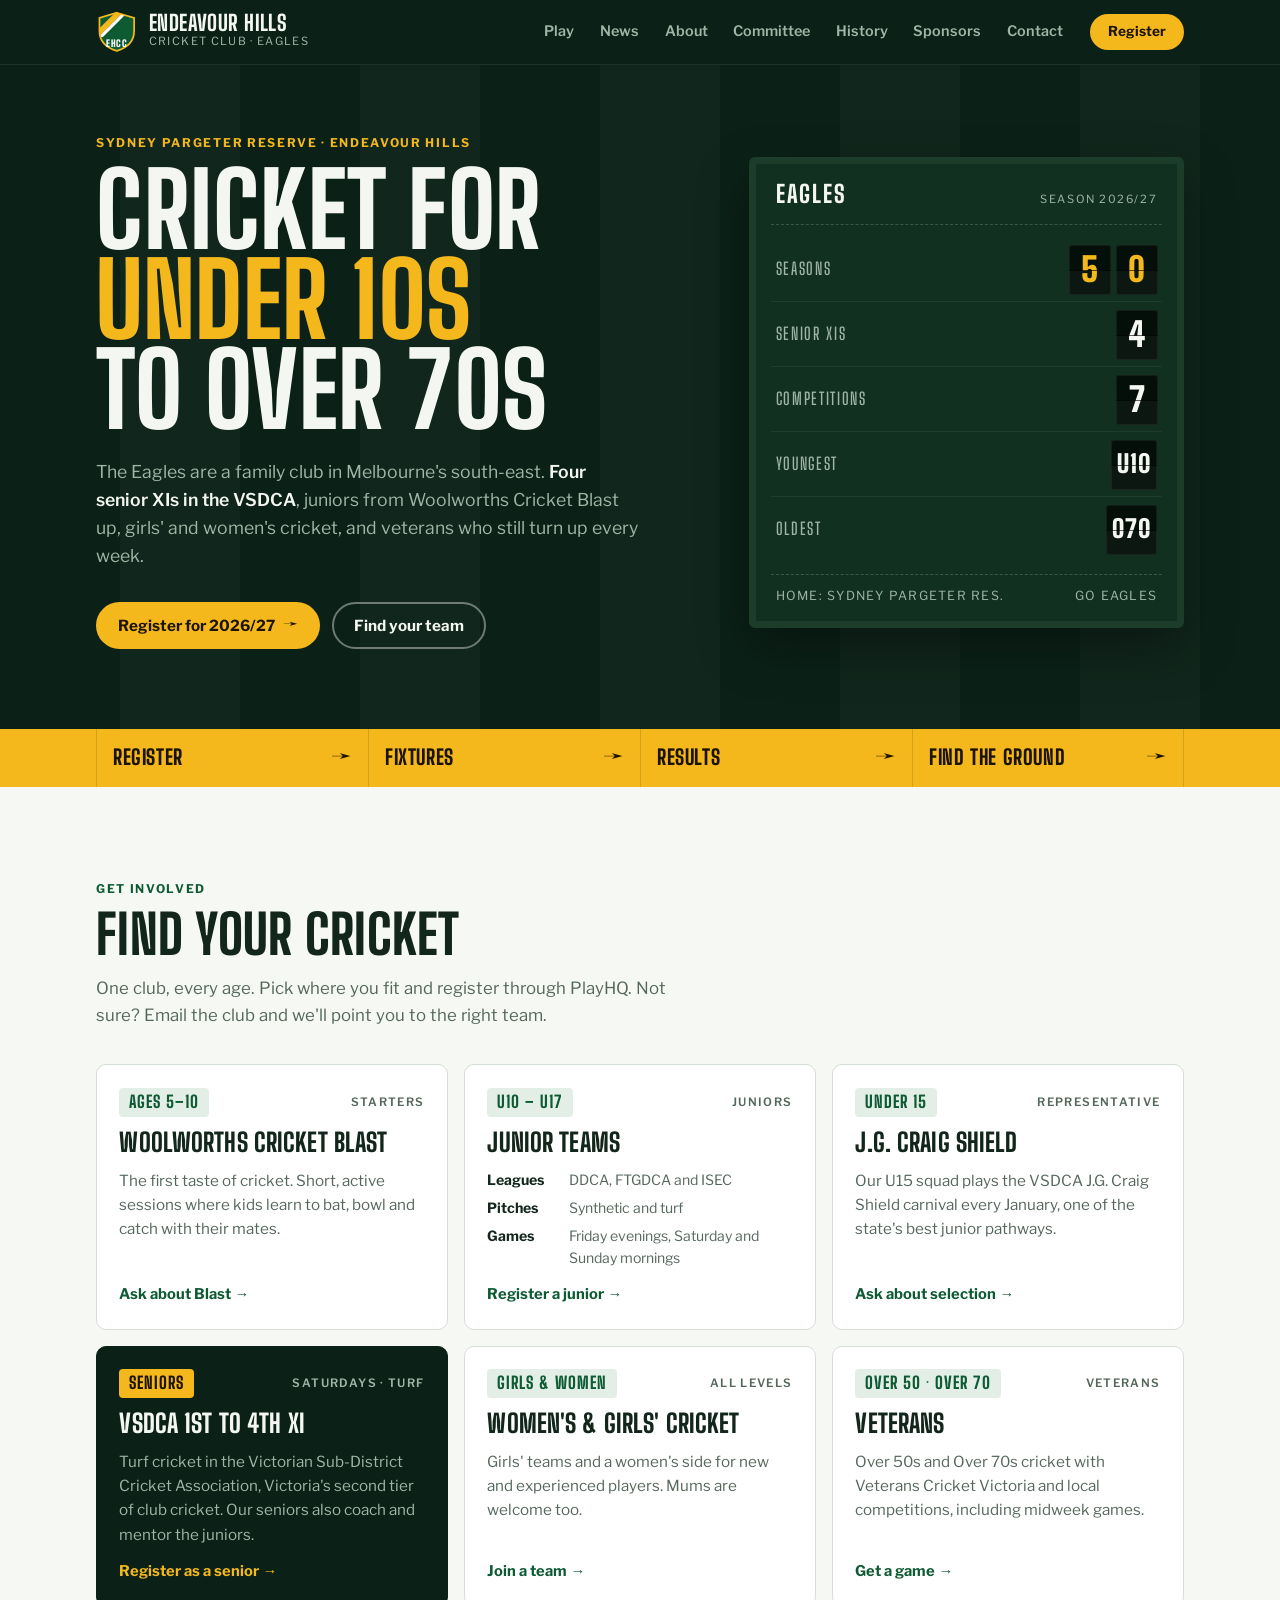
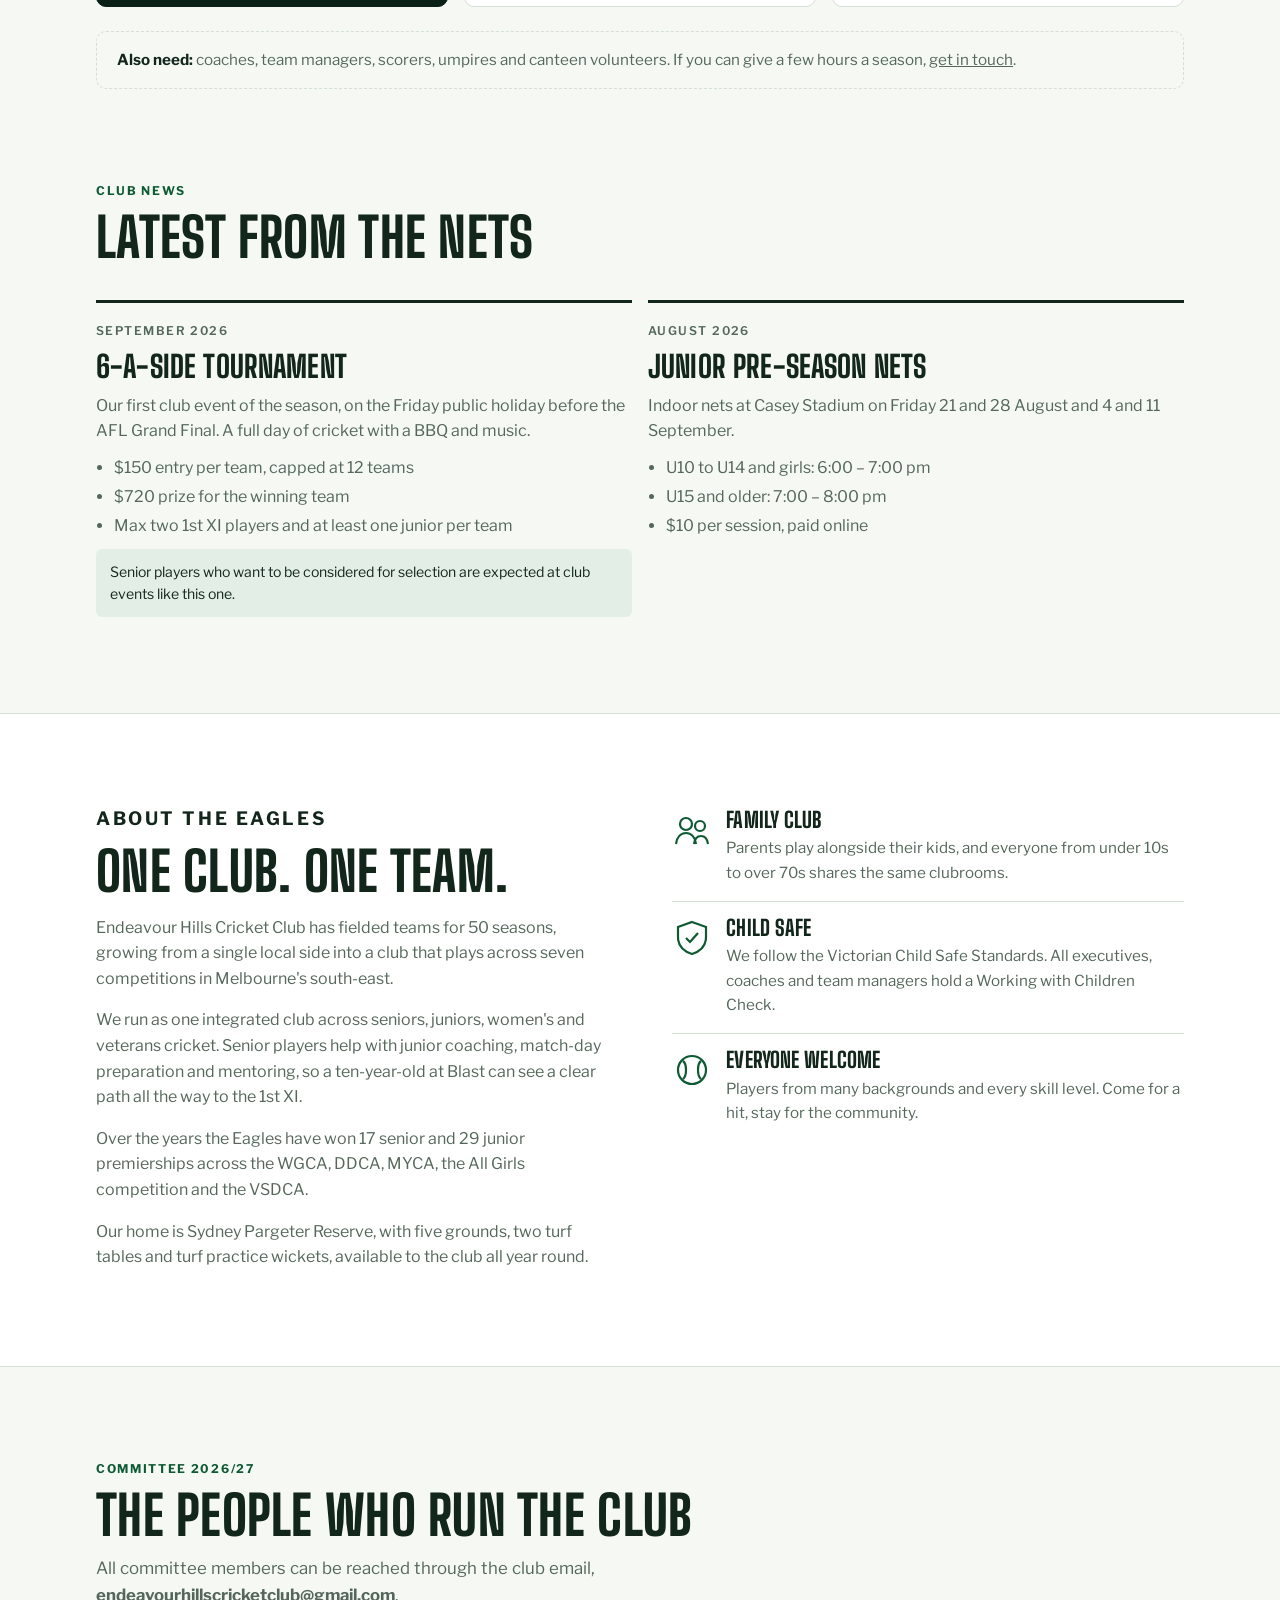
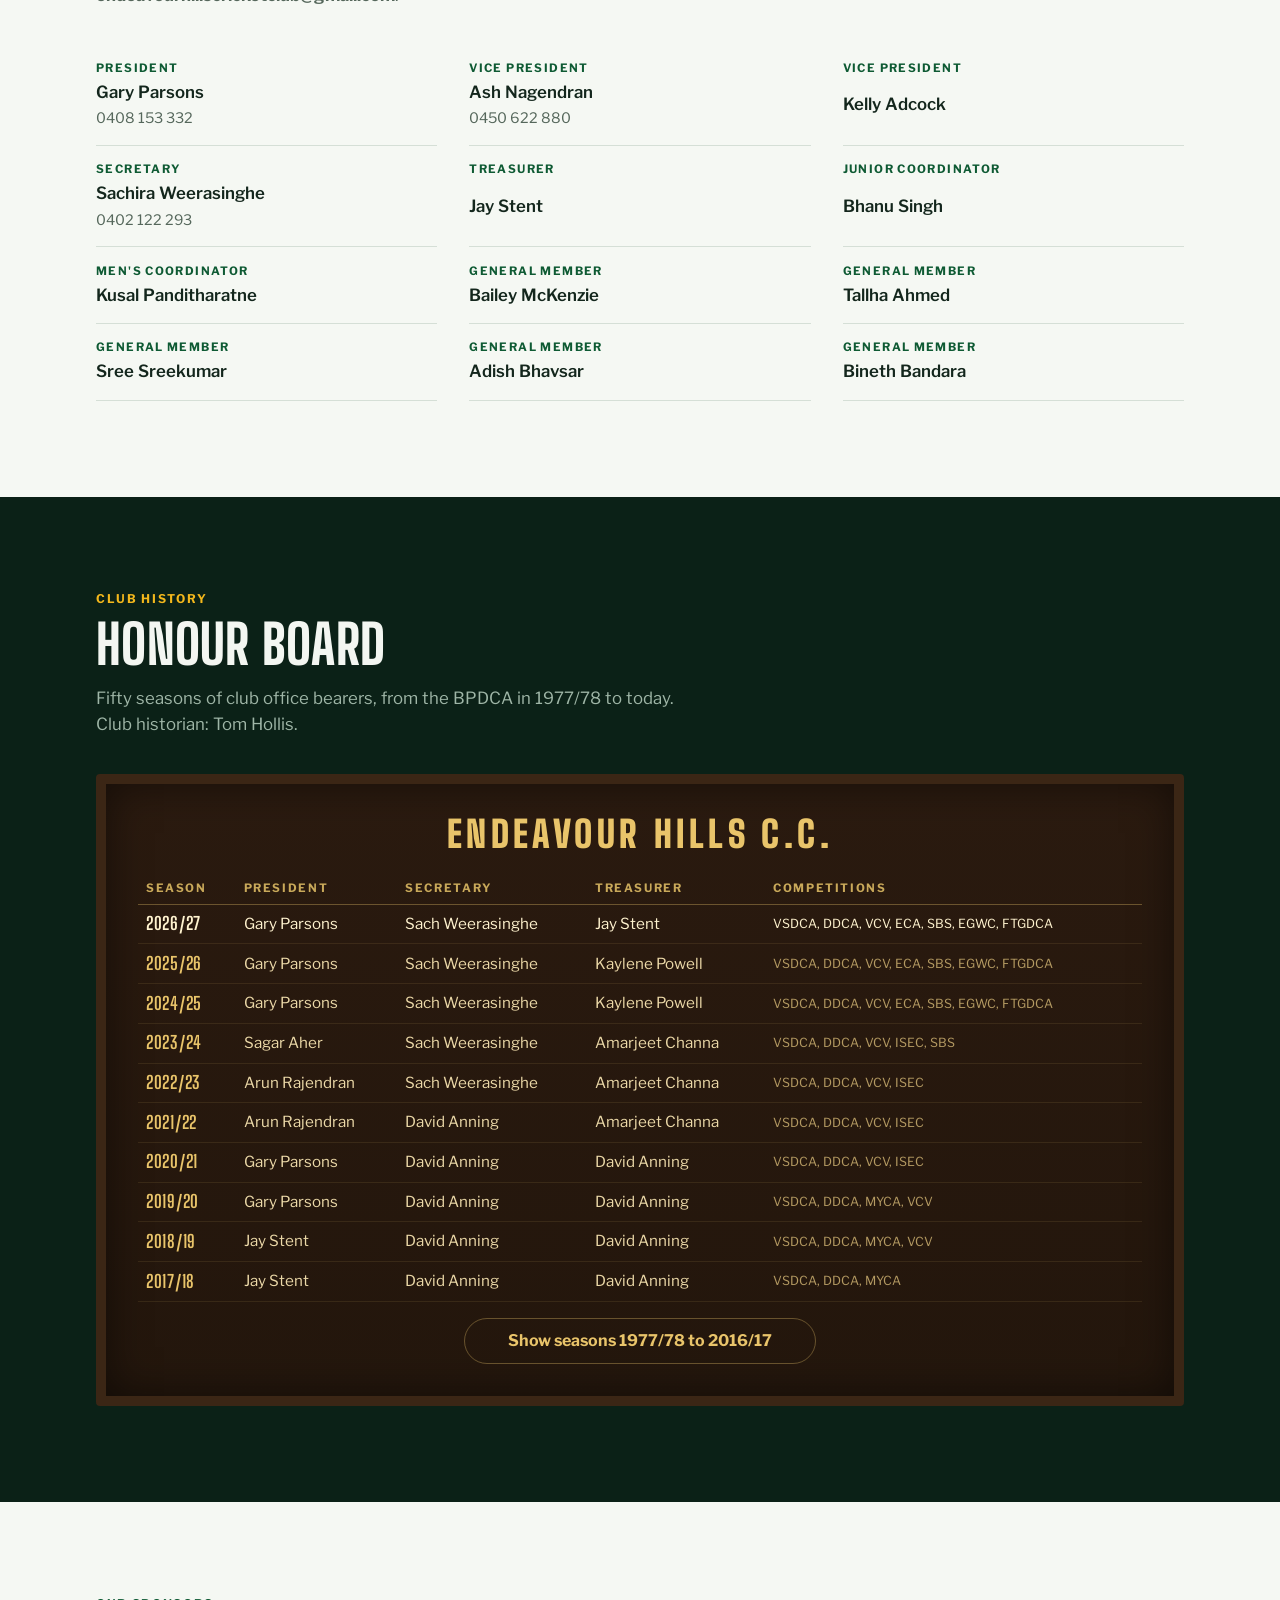
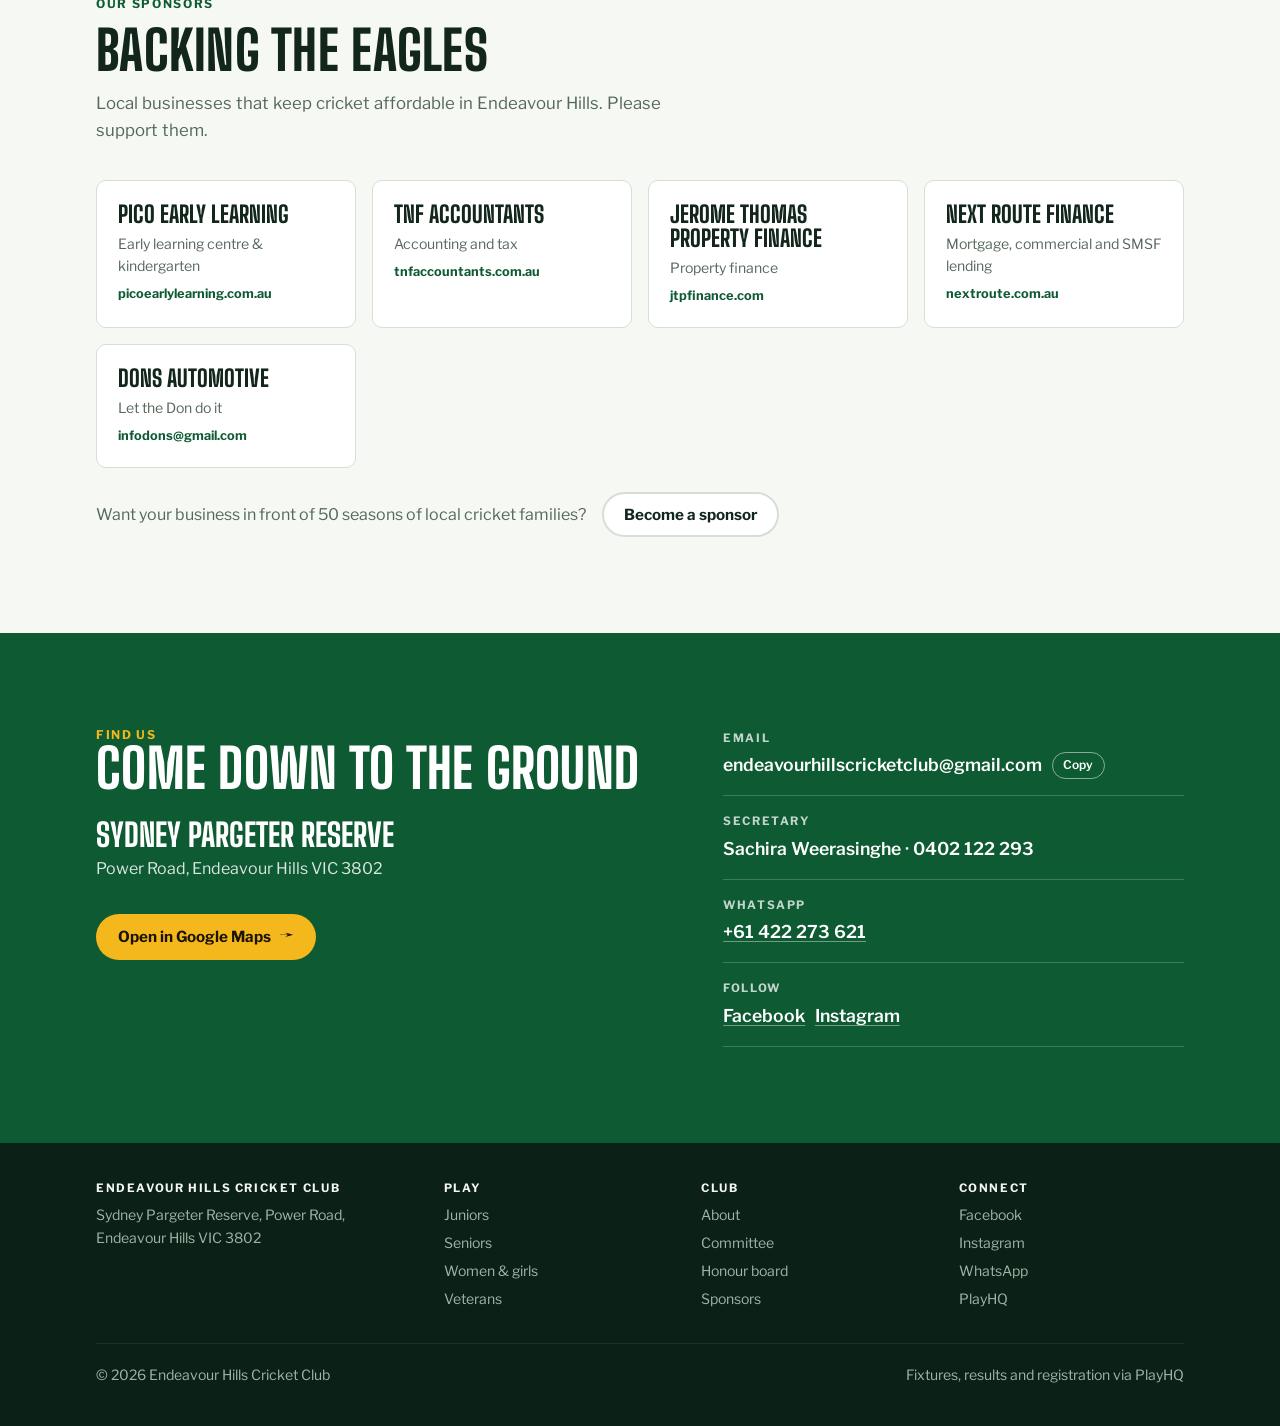
==== index.html @ 447e558d "Add files via upload" ====
<!doctype html>
<html lang="en-AU">
<head>
<meta charset="utf-8">
<meta name="viewport" content="width=device-width, initial-scale=1, viewport-fit=cover">
<meta name="description" content="Endeavour Hills Cricket Club (the Eagles): junior, senior, women's and veterans cricket at Sydney Pargeter Reserve, Endeavour Hills, Victoria.">
<meta property="og:title" content="Endeavour Hills Cricket Club">
<meta property="og:description" content="Cricket for under 10s to over 70s at Sydney Pargeter Reserve, Endeavour Hills.">
<meta property="og:type" content="website">
<meta property="og:url" content="https://www.endeavourhillscc.com.au/">
<title>Endeavour Hills Cricket Club</title>
<link rel="preconnect" href="https://fonts.googleapis.com">
<link rel="preconnect" href="https://fonts.gstatic.com" crossorigin>
<link rel="stylesheet" href="https://fonts.googleapis.com/css2?family=Big+Shoulders+Display:wght@600;800;900&family=Libre+Franklin:wght@400;500;600;700&display=swap">
<style>
/* Layout: clubhouse scoreboard hero, then a junior-to-veteran pathway, honour board, and plain club info. */
:root {
  --paper: #f5f8f3;
  --surface: #ffffff;
  --ink: #13261c;
  --muted: #55675b;
  --line: #d5dfd6;
  --green: #0e5a33;
  --green-soft: #e3efe6;
  --gold: #f4b81c;
  --gold-ink: #7a5600;
  --board: #0b2117;
  --board-2: #12301f;
  --board-ink: #f3f6f1;
  --board-dim: #9fb6a7;
  --f-display: "Big Shoulders Display", "Arial Narrow", "Roboto Condensed", Impact, sans-serif;
  --f-body: "Libre Franklin", "Helvetica Neue", Arial, sans-serif;
  --wrap: 72rem;
}
@media (prefers-color-scheme: dark) {
  :root:not([data-theme="light"]) {
    --paper: #0c1611; --surface: #122019; --ink: #e6eee8; --muted: #9db1a4; --line: #24382d;
    --green: #4cc07f; --green-soft: #173325; --gold: #f4b81c; --gold-ink: #f4c64a;
    color-scheme: dark;
  }
}
:root[data-theme="dark"] {
  --paper: #0c1611; --surface: #122019; --ink: #e6eee8; --muted: #9db1a4; --line: #24382d;
  --green: #4cc07f; --green-soft: #173325; --gold: #f4b81c; --gold-ink: #f4c64a;
  color-scheme: dark;
}

* { box-sizing: border-box; }
html { scroll-behavior: smooth; }
@media (prefers-reduced-motion: reduce) { html { scroll-behavior: auto; } * { animation: none !important; transition: none !important; } }
body { margin: 0; background: var(--paper); color: var(--ink); font: 400 1rem/1.6 var(--f-body); }
a { color: inherit; }
:focus-visible { outline: 3px solid var(--gold); outline-offset: 2px; border-radius: 3px; }
.wrap { max-width: var(--wrap); margin-inline: auto; padding-inline: clamp(1rem, 4vw, 2rem); }
h1, h2, h3 { font-family: var(--f-display); font-weight: 800; line-height: 1; text-wrap: balance; margin: 0; letter-spacing: .005em; }
h2 { font-size: clamp(2.2rem, 5vw, 3.4rem); text-transform: uppercase; }
h3 { font-size: 1.6rem; text-transform: uppercase; }
p { margin: 0; }
.eyebrow { font: 700 .75rem/1 var(--f-body); letter-spacing: .14em; text-transform: uppercase; color: var(--green); }
.lede { color: var(--muted); max-width: 38rem; font-size: 1.05rem; }
section { padding-block: clamp(3.5rem, 8vw, 6rem); }
.section-head { display: grid; gap: .8rem; margin-bottom: 2.25rem; }

/* Buttons */
.btn { display: inline-flex; align-items: center; gap: .5rem; padding: .8rem 1.25rem; border-radius: 999px; font: 700 .95rem/1 var(--f-body); text-decoration: none; border: 2px solid transparent; transition: transform .15s ease, background-color .15s ease; }
.btn:hover { transform: translateY(-1px); }
.btn-gold { background: var(--gold); color: #1c1400; }
.btn-gold:hover { background: #ffc93d; }
.btn-ghost { border-color: rgba(255,255,255,.4); color: var(--board-ink); }
.btn-ghost:hover { background: rgba(255,255,255,.08); }
.btn-line { border-color: var(--line); color: var(--ink); background: var(--surface); }
.btn-line:hover { border-color: var(--green); }
.arrow { font-family: var(--f-display); font-size: 1.1em; }

/* Header */
.site-head { position: sticky; top: env(safe-area-inset-top, 0px); z-index: 20; background: var(--board); color: var(--board-ink); border-bottom: 1px solid rgba(255,255,255,.08); }
.head-row { display: flex; align-items: center; gap: 1rem; padding-block: .7rem; }
.brand { display: flex; align-items: center; gap: .7rem; text-decoration: none; flex-shrink: 0; }
.brand svg { width: 2.6rem; height: 2.6rem; }
.brand b { display: block; font: 800 1.35rem/0.95 var(--f-display); text-transform: uppercase; letter-spacing: .02em; }
.brand small { display: block; font-size: .7rem; letter-spacing: .12em; text-transform: uppercase; color: var(--board-dim); }
.nav { display: flex; gap: .2rem; margin-left: auto; overflow-x: auto; scrollbar-width: none; }
.nav::-webkit-scrollbar { display: none; }
.nav a { padding: .5rem .7rem; border-radius: 6px; text-decoration: none; font-weight: 600; font-size: .9rem; white-space: nowrap; color: var(--board-dim); }
.nav a:hover { color: var(--board-ink); background: rgba(255,255,255,.06); }
.head-cta { padding: .6rem 1rem; font-size: .85rem; flex-shrink: 0; }
@media (max-width: 860px) {
  .head-row { flex-wrap: wrap; row-gap: .4rem; }
  .nav { order: 3; width: 100%; margin-left: -.7rem; }
  .head-cta { margin-left: auto; }
}

/* Hero */
.hero { background: var(--board); color: var(--board-ink); padding-block: clamp(2.5rem, 6vw, 4.5rem) clamp(3rem, 7vw, 5rem); position: relative; overflow: hidden; }
.hero::before { content: ""; position: absolute; inset: 0; background: repeating-linear-gradient(90deg, transparent 0 7.5rem, rgba(255,255,255,.025) 7.5rem 15rem); pointer-events: none; }
.hero-grid { position: relative; display: grid; grid-template-columns: minmax(0, 1.15fr) minmax(0, .85fr); gap: clamp(2rem, 5vw, 4rem); align-items: center; }
@media (max-width: 860px) { .hero-grid { grid-template-columns: minmax(0, 1fr); } }
.hero .eyebrow { color: var(--gold); }
.hero h1 { font-size: clamp(3.2rem, 9vw, 6.4rem); text-transform: uppercase; line-height: .88; margin-top: 1rem; }
.hero h1 em { font-style: normal; color: var(--gold); }
.hero p.sub { margin-top: 1.4rem; max-width: 34rem; font-size: 1.1rem; color: var(--board-dim); }
.hero p.sub strong { color: var(--board-ink); font-weight: 600; }
.hero-ctas { display: flex; flex-wrap: wrap; gap: .75rem; margin-top: 2rem; }

/* Scoreboard */
.scoreboard { background: var(--board-2); border: 6px solid #1c3d2a; border-radius: 6px; padding: 1rem; box-shadow: inset 0 0 0 1px rgba(255,255,255,.05), 0 20px 50px rgba(0,0,0,.35); }
.sb-title { display: flex; justify-content: space-between; align-items: baseline; gap: 1rem; padding: .2rem .3rem .9rem; border-bottom: 1px dashed rgba(255,255,255,.18); margin-bottom: .8rem; }
.sb-title span { font: 800 1.5rem/1 var(--f-display); letter-spacing: .08em; text-transform: uppercase; }
.sb-title small { font-size: .7rem; letter-spacing: .14em; text-transform: uppercase; color: var(--board-dim); }
.sb-row { display: flex; align-items: center; justify-content: space-between; gap: .75rem; padding: .45rem .3rem; }
.sb-row + .sb-row { border-top: 1px solid rgba(255,255,255,.06); }
.sb-label { font: 600 1.05rem/1.1 var(--f-display); letter-spacing: .1em; text-transform: uppercase; color: var(--board-dim); }
.tiles { display: flex; gap: .3rem; }
.tile { display: grid; place-items: center; min-width: 2.6rem; height: 3.1rem; padding-inline: .35rem; background: #050f0a; color: var(--board-ink); border-radius: 3px; font: 900 2.1rem/1 var(--f-display); font-variant-numeric: tabular-nums; box-shadow: inset 0 -1.55rem 0 rgba(255,255,255,.03), inset 0 0 0 1px rgba(255,255,255,.06); position: relative; }
.tile::after { content: ""; position: absolute; left: 0; right: 0; top: 50%; height: 1px; background: rgba(0,0,0,.6); }
.tile.gold { color: var(--gold); }
.tile.wide { font-size: 1.55rem; letter-spacing: .04em; }
.sb-foot { margin-top: .8rem; padding: .7rem .3rem 0; border-top: 1px dashed rgba(255,255,255,.18); font-size: .78rem; letter-spacing: .1em; text-transform: uppercase; color: var(--board-dim); display: flex; justify-content: space-between; gap: 1rem; flex-wrap: wrap; }

/* Quick links strip */
.quick { background: var(--gold); color: #1c1400; }
.quick-row { display: grid; grid-template-columns: repeat(4, minmax(0, 1fr)); }
.quick a { display: flex; justify-content: space-between; align-items: center; gap: .5rem; padding: 1.1rem 1rem; text-decoration: none; font: 800 1.3rem/1 var(--f-display); text-transform: uppercase; letter-spacing: .03em; border-left: 1px solid rgba(0,0,0,.12); }
.quick a:last-child { border-right: 1px solid rgba(0,0,0,.12); }
.quick a:hover { background: rgba(0,0,0,.06); }
@media (max-width: 760px) { .quick-row { grid-template-columns: repeat(2, minmax(0, 1fr)); } .quick a { border-bottom: 1px solid rgba(0,0,0,.12); } }

/* Pathway */
.pathway { display: grid; grid-template-columns: repeat(3, minmax(0, 1fr)); gap: 1rem; }
@media (max-width: 960px) { .pathway { grid-template-columns: repeat(2, minmax(0, 1fr)); } }
@media (max-width: 600px) { .pathway { grid-template-columns: minmax(0, 1fr); } }
.path { background: var(--surface); border: 1px solid var(--line); border-radius: 10px; padding: 1.4rem; display: grid; grid-template-rows: auto auto 1fr auto; gap: .8rem; min-width: 0; }
.path-top { display: flex; justify-content: space-between; align-items: center; gap: .5rem; }
.age { font: 800 1.05rem/1 var(--f-display); letter-spacing: .06em; text-transform: uppercase; background: var(--green-soft); color: var(--green); padding: .4rem .6rem; border-radius: 4px; }
.path-kind { font-size: .72rem; letter-spacing: .12em; text-transform: uppercase; color: var(--muted); font-weight: 600; }
.path p { color: var(--muted); font-size: .95rem; }
.facts { display: grid; gap: .35rem; font-size: .88rem; margin: 0; }
.facts div { display: grid; grid-template-columns: 4.6rem minmax(0, 1fr); gap: .5rem; }
.facts dt { font-weight: 700; color: var(--ink); }
.facts dd { margin: 0; color: var(--muted); }
.path a.more { font-weight: 700; color: var(--green); text-decoration: none; font-size: .92rem; }
.path a.more:hover { text-decoration: underline; }
.path.feature { background: var(--board); color: var(--board-ink); border-color: var(--board); }
.path.feature .age { background: var(--gold); color: #1c1400; }
.path.feature p, .path.feature dd, .path.feature .path-kind { color: var(--board-dim); }
.path.feature dt { color: var(--board-ink); }
.path.feature a.more { color: var(--gold); }
.round-year { margin-top: 1.5rem; padding: 1rem 1.25rem; border: 1px dashed var(--line); border-radius: 10px; color: var(--muted); font-size: .95rem; }
.round-year strong { color: var(--ink); }

/* News */
.news-grid { display: grid; grid-template-columns: repeat(2, minmax(0, 1fr)); gap: 1rem; }
@media (max-width: 760px) { .news-grid { grid-template-columns: minmax(0, 1fr); } }
.post { border-top: 3px solid var(--ink); padding-top: 1.1rem; display: grid; gap: .7rem; align-content: start; min-width: 0; }
.post time { font-size: .75rem; letter-spacing: .12em; text-transform: uppercase; color: var(--muted); font-weight: 600; }
.post h3 { font-size: 1.9rem; }
.post p { color: var(--muted); }
.post ul { margin: 0; padding-left: 1.1rem; color: var(--muted); display: grid; gap: .2rem; }
.post .note { font-size: .88rem; padding: .7rem .9rem; background: var(--green-soft); border-radius: 6px; color: var(--ink); }

/* About */
.about { background: var(--surface); border-block: 1px solid var(--line); }
.about-grid { display: grid; grid-template-columns: minmax(0, 1fr) minmax(0, 1fr); gap: clamp(2rem, 5vw, 4rem); }
@media (max-width: 860px) { .about-grid { grid-template-columns: minmax(0, 1fr); } }
.prose { display: grid; gap: 1rem; max-width: 36rem; }
.prose p { color: var(--muted); }
.prose p:first-child { color: var(--ink); font-size: 1.15rem; }
.values { display: grid; gap: 1rem; align-content: start; }
.value { display: grid; grid-template-columns: 2.5rem minmax(0, 1fr); gap: .9rem; padding-bottom: 1rem; border-bottom: 1px solid var(--line); }
.value:last-child { border-bottom: 0; }
.value svg { width: 2.5rem; height: 2.5rem; color: var(--green); }
.value h3 { font-size: 1.35rem; margin-bottom: .3rem; }
.value p { color: var(--muted); font-size: .95rem; }

/* Committee */
.committee { display: grid; grid-template-columns: repeat(3, minmax(0, 1fr)); gap: 0 2rem; }
@media (max-width: 860px) { .committee { grid-template-columns: repeat(2, minmax(0, 1fr)); } }
@media (max-width: 520px) { .committee { grid-template-columns: minmax(0, 1fr); } }
.member { display: grid; gap: .1rem; padding-block: .9rem; border-bottom: 1px solid var(--line); min-width: 0; }
.member .role { font-size: .72rem; letter-spacing: .12em; text-transform: uppercase; color: var(--green); font-weight: 700; }
.member .name { font-weight: 600; font-size: 1.05rem; }
.member .phone { font-size: .9rem; color: var(--muted); font-variant-numeric: tabular-nums; }

/* Honour board */
.honour { background: var(--board); color: var(--board-ink); }
.honour .eyebrow { color: var(--gold); }
.honour .lede { color: var(--board-dim); }
.board { background: linear-gradient(180deg, #2a1a0f, #23160c); border: 10px solid #3b2615; border-radius: 4px; padding: clamp(1rem, 3vw, 2rem); box-shadow: inset 0 0 40px rgba(0,0,0,.5); }
.board-title { text-align: center; font: 900 clamp(1.6rem, 4vw, 2.3rem)/1 var(--f-display); text-transform: uppercase; letter-spacing: .12em; color: #e9c46a; margin-bottom: 1.25rem; }
.board-scroll { overflow-x: auto; }
.board table { width: 100%; min-width: 34rem; border-collapse: collapse; color: #ecd9a8; font-variant-numeric: tabular-nums; }
.board th { font: 700 .72rem/1 var(--f-body); letter-spacing: .14em; text-transform: uppercase; text-align: left; padding: .6rem .5rem; color: #c9a95a; border-bottom: 1px solid rgba(233,196,106,.35); }
.board td { padding: .45rem .5rem; border-bottom: 1px solid rgba(233,196,106,.1); font-size: .95rem; }
.board td:first-child { font: 700 1.1rem/1 var(--f-display); letter-spacing: .04em; color: #e9c46a; white-space: nowrap; }
.board td.comp { font-size: .78rem; color: #b49a62; }
.board tr.now td { color: #fff3cf; }
.board details { margin-top: 1rem; }
.board summary { cursor: pointer; text-align: center; font-weight: 700; color: #e9c46a; padding: .6rem; border: 1px solid rgba(233,196,106,.35); border-radius: 999px; list-style: none; max-width: 22rem; margin-inline: auto; }
.board summary::-webkit-details-marker { display: none; }
.board details[open] summary { margin-bottom: 1rem; }

/* Sponsors */
.sponsors { display: grid; grid-template-columns: repeat(auto-fit, minmax(min(100%, 13rem), 1fr)); gap: 1rem; }
.sponsor { display: grid; gap: .4rem; align-content: start; padding: 1.3rem; background: var(--surface); border: 1px solid var(--line); border-radius: 10px; text-decoration: none; transition: border-color .15s ease, transform .15s ease; min-width: 0; }
.sponsor:hover { border-color: var(--green); transform: translateY(-2px); }
.sponsor b { font: 800 1.45rem/1.05 var(--f-display); text-transform: uppercase; }
.sponsor span { font-size: .88rem; color: var(--muted); }
.sponsor small { font-size: .8rem; color: var(--green); font-weight: 700; overflow-wrap: anywhere; }
.sponsor-cta { margin-top: 1.5rem; display: flex; flex-wrap: wrap; align-items: center; gap: 1rem; color: var(--muted); }

/* Find us + contact */
.contact { background: var(--green); color: #fff; }
.contact-grid { display: grid; grid-template-columns: minmax(0, 1.1fr) minmax(0, .9fr); gap: clamp(2rem, 5vw, 4rem); }
@media (max-width: 860px) { .contact-grid { grid-template-columns: minmax(0, 1fr); } }
.contact .eyebrow { color: var(--gold); }
.contact h2 { color: #fff; }
.ground { margin-top: 1.5rem; display: grid; gap: .3rem; }
.ground b { font: 800 2rem/1 var(--f-display); text-transform: uppercase; }
.ground span { opacity: .85; }
.contact .btn-line { background: transparent; color: #fff; border-color: rgba(255,255,255,.5); }
.contact .btn-line:hover { border-color: #fff; }
.contact-list { display: grid; gap: 0; align-content: start; }
.contact-item { display: grid; gap: .25rem; padding-block: 1rem; border-bottom: 1px solid rgba(255,255,255,.2); }
.contact-item:first-child { padding-top: 0; }
.contact-item .k { font-size: .72rem; letter-spacing: .14em; text-transform: uppercase; opacity: .75; font-weight: 700; }
.contact-item .v { font-size: 1.1rem; font-weight: 600; overflow-wrap: anywhere; display: flex; flex-wrap: wrap; align-items: center; gap: .6rem; }
.contact-item a { text-decoration-color: rgba(255,255,255,.4); text-underline-offset: 3px; }
.copy { font: 600 .75rem/1 var(--f-body); padding: .4rem .65rem; border-radius: 999px; border: 1px solid rgba(255,255,255,.5); background: transparent; color: #fff; cursor: pointer; }
.copy:hover { background: rgba(255,255,255,.12); }
@media (prefers-color-scheme: dark) { :root:not([data-theme="light"]) .contact { background: #0f3a24; } }
:root[data-theme="dark"] .contact { background: #0f3a24; }

/* Footer */
.foot { background: var(--board); color: var(--board-dim); font-size: .88rem; padding-block: 2.5rem; }
.foot-grid { display: grid; grid-template-columns: minmax(0, 1.4fr) repeat(3, minmax(0, 1fr)); gap: 2rem; }
@media (max-width: 760px) { .foot-grid { grid-template-columns: repeat(2, minmax(0, 1fr)); } .foot-grid > :first-child { grid-column: 1 / -1; } }
.foot h4 { margin: 0 0 .6rem; font: 700 .72rem/1 var(--f-body); letter-spacing: .14em; text-transform: uppercase; color: var(--board-ink); }
.foot ul { list-style: none; margin: 0; padding: 0; display: grid; gap: .35rem; }
.foot a { text-decoration: none; }
.foot a:hover { color: var(--board-ink); }
.foot-base { margin-top: 2rem; padding-top: 1.25rem; border-top: 1px solid rgba(255,255,255,.08); display: flex; flex-wrap: wrap; justify-content: space-between; gap: .75rem; }

/* Load moment: scoreboard tiles flip in once */
@keyframes flip { from { transform: rotateX(-80deg); } to { transform: rotateX(0); } }
.tile { animation: flip .5s cubic-bezier(.2,.8,.2,1) both; transform-origin: 50% 50%; }
.sb-row:nth-of-type(2) .tile { animation-delay: .08s; }
.sb-row:nth-of-type(3) .tile { animation-delay: .16s; }
.sb-row:nth-of-type(4) .tile { animation-delay: .24s; }
.sb-row:nth-of-type(5) .tile { animation-delay: .32s; }
</style>
</head>
<body>


<!-- ============ HEADER ============ -->
<header class="site-head">
  <div class="wrap head-row">
    <a class="brand" href="#top" aria-label="Endeavour Hills Cricket Club home">
      <!-- EDIT: replace this stand-in crest with the club logo, e.g. <img src="logo.png" alt="" width="42" height="42"> -->
      <svg viewBox="0 0 48 48" aria-hidden="true">
        <defs><clipPath id="shield"><path d="M24 2 44 8v15c0 12-8.5 19.5-20 23C12.5 42.5 4 35 4 23V8Z"/></clipPath></defs>
        <g clip-path="url(#shield)">
          <rect width="48" height="48" fill="#0e5a33"/>
          <path d="M-6 30 30-6h9L3 30Z" fill="#f4b81c"/>
          <path d="M3 30 39-6h5L8 30Z" fill="#fff"/>
          <rect y="30" width="48" height="18" fill="#0e5a33"/>
        </g>
        <path d="M24 2 44 8v15c0 12-8.5 19.5-20 23C12.5 42.5 4 35 4 23V8Z" fill="none" stroke="#f4b81c" stroke-width="2"/>
        <text x="24" y="41" text-anchor="middle" font-family="Big Shoulders Display, Impact, sans-serif" font-weight="900" font-size="11" fill="#fff" letter-spacing=".5">EHCC</text>
      </svg>
      <span><b>Endeavour Hills</b><small>Cricket Club · Eagles</small></span>
    </a>
    <nav class="nav" aria-label="Main">
      <a href="#play">Play</a>
      <a href="#news">News</a>
      <a href="#about">About</a>
      <a href="#committee">Committee</a>
      <a href="#history">History</a>
      <a href="#sponsors">Sponsors</a>
      <a href="#contact">Contact</a>
    </nav>
    <!-- EDIT: point this at the club's PlayHQ registration link -->
    <a class="btn btn-gold head-cta" href="https://www.playhq.com/cricket-australia/org/endeavour-hills-cricket-club/f1b54310">Register</a>
  </div>
</header>

<main id="top">
<!-- ============ HERO ============ -->
<section class="hero">
  <div class="wrap hero-grid">
    <div>
      <p class="eyebrow">Sydney Pargeter Reserve · Endeavour Hills</p>
      <h1>Cricket for <em>under 10s</em> to over 70s</h1>
      <p class="sub">The Eagles are a family club in Melbourne's south-east. <strong>Four senior XIs in the VSDCA</strong>, juniors from Woolworths Cricket Blast up, girls' and women's cricket, and veterans who still turn up every week.</p>
      <div class="hero-ctas">
        <a class="btn btn-gold" href="https://www.playhq.com/cricket-australia/org/endeavour-hills-cricket-club/f1b54310">Register for 2026/27 <span class="arrow">→</span></a>
        <a class="btn btn-ghost" href="#play">Find your team</a>
      </div>
    </div>

    <div class="scoreboard" role="img" aria-label="Club scoreboard: 50 seasons, 4 senior XIs, 7 competitions, ages under 10 to over 70">
      <div class="sb-title"><span>Eagles</span><small>Season 2026/27</small></div>
      <div class="sb-row"><span class="sb-label">Seasons</span><span class="tiles"><span class="tile gold">5</span><span class="tile gold">0</span></span></div>
      <div class="sb-row"><span class="sb-label">Senior XIs</span><span class="tiles"><span class="tile">4</span></span></div>
      <div class="sb-row"><span class="sb-label">Competitions</span><span class="tiles"><span class="tile">7</span></span></div>
      <div class="sb-row"><span class="sb-label">Youngest</span><span class="tiles"><span class="tile wide">U10</span></span></div>
      <div class="sb-row"><span class="sb-label">Oldest</span><span class="tiles"><span class="tile wide">O70</span></span></div>
      <div class="sb-foot"><span>Home: Sydney Pargeter Res.</span><span>Go Eagles</span></div>
    </div>
  </div>
</section>

<!-- ============ QUICK LINKS ============ -->
<nav class="quick" aria-label="Quick links">
  <div class="wrap quick-row">
    <!-- EDIT: link these to PlayHQ pages -->
    <a href="https://www.playhq.com/cricket-australia/org/endeavour-hills-cricket-club/f1b54310">Register <span class="arrow">→</span></a>
    <a href="https://www.playhq.com/cricket-australia/org/endeavour-hills-cricket-club/f1b54310">Fixtures <span class="arrow">→</span></a>
    <a href="https://www.playhq.com/cricket-australia/org/endeavour-hills-cricket-club/f1b54310">Results <span class="arrow">→</span></a>
    <a href="#contact">Find the ground <span class="arrow">→</span></a>
  </div>
</nav>

<!-- ============ PLAY ============ -->
<section id="play">
  <div class="wrap">
    <div class="section-head">
      <p class="eyebrow">Get involved</p>
      <h2>Find your cricket</h2>
      <p class="lede">One club, every age. Pick where you fit and register through PlayHQ. Not sure? Email the club and we'll point you to the right team.</p>
    </div>

    <div class="pathway">
      <article class="path">
        <div class="path-top"><span class="age">Ages 5–10</span><span class="path-kind">Starters</span></div>
        <h3>Woolworths Cricket Blast</h3>
        <p>The first taste of cricket. Short, active sessions where kids learn to bat, bowl and catch with their mates.</p>
        <a class="more" href="#contact">Ask about Blast →</a>
      </article>

      <article class="path">
        <div class="path-top"><span class="age">U10 – U17</span><span class="path-kind">Juniors</span></div>
        <h3>Junior teams</h3>
        <dl class="facts">
          <div><dt>Leagues</dt><dd>DDCA, FTGDCA and ISEC</dd></div>
          <div><dt>Pitches</dt><dd>Synthetic and turf</dd></div>
          <div><dt>Games</dt><dd>Friday evenings, Saturday and Sunday mornings</dd></div>
        </dl>
        <a class="more" href="https://www.playhq.com/cricket-australia/org/endeavour-hills-cricket-club/f1b54310">Register a junior →</a>
      </article>

      <article class="path">
        <div class="path-top"><span class="age">Under 15</span><span class="path-kind">Representative</span></div>
        <h3>J.G. Craig Shield</h3>
        <p>Our U15 squad plays the VSDCA J.G. Craig Shield carnival every January, one of the state's best junior pathways.</p>
        <a class="more" href="#contact">Ask about selection →</a>
      </article>

      <article class="path feature">
        <div class="path-top"><span class="age">Seniors</span><span class="path-kind">Saturdays · Turf</span></div>
        <h3>VSDCA 1st to 4th XI</h3>
        <p>Turf cricket in the Victorian Sub-District Cricket Association, Victoria's second tier of club cricket. Our seniors also coach and mentor the juniors.</p>
        <a class="more" href="https://www.playhq.com/cricket-australia/org/endeavour-hills-cricket-club/f1b54310">Register as a senior →</a>
      </article>

      <article class="path">
        <div class="path-top"><span class="age">Girls &amp; women</span><span class="path-kind">All levels</span></div>
        <h3>Women's &amp; girls' cricket</h3>
        <p>Girls' teams and a women's side for new and experienced players. Mums are welcome too.</p>
        <a class="more" href="#contact">Join a team →</a>
      </article>

      <article class="path">
        <div class="path-top"><span class="age">Over 50 · Over 70</span><span class="path-kind">Veterans</span></div>
        <h3>Veterans</h3>
        <p>Over 50s and Over 70s cricket with Veterans Cricket Victoria and local competitions, including midweek games.</p>
        <a class="more" href="#contact">Get a game →</a>
      </article>
    </div>

    <p class="round-year"><strong>Also need:</strong> coaches, team managers, scorers, umpires and canteen volunteers. If you can give a few hours a season, <a href="#contact">get in touch</a>.</p>
  </div>
</section>

<!-- ============ NEWS ============ -->
<!-- EDIT: add new posts at the top of .news-grid; delete old ones -->
<section id="news" style="padding-top:0">
  <div class="wrap">
    <div class="section-head">
      <p class="eyebrow">Club news</p>
      <h2>Latest from the nets</h2>
    </div>
    <div class="news-grid">
      <article class="post">
        <time datetime="2026-09">September 2026</time>
        <h3>6-a-side tournament</h3>
        <p>Our first club event of the season, on the Friday public holiday before the AFL Grand Final. A full day of cricket with a BBQ and music.</p>
        <ul>
          <li>$150 entry per team, capped at 12 teams</li>
          <li>$720 prize for the winning team</li>
          <li>Max two 1st XI players and at least one junior per team</li>
        </ul>
        <p class="note">Senior players who want to be considered for selection are expected at club events like this one.</p>
      </article>
      <article class="post">
        <time datetime="2026-08">August 2026</time>
        <h3>Junior pre-season nets</h3>
        <p>Indoor nets at Casey Stadium on Friday 21 and 28 August and 4 and 11 September.</p>
        <ul>
          <li>U10 to U14 and girls: 6:00 – 7:00 pm</li>
          <li>U15 and older: 7:00 – 8:00 pm</li>
          <li>$10 per session, paid online</li>
        </ul>
      </article>
    </div>
  </div>
</section>

<!-- ============ ABOUT ============ -->
<section id="about" class="about">
  <div class="wrap about-grid">
    <div class="prose">
      <p class="eyebrow">About the Eagles</p>
      <h2>One club. One team.</h2>
      <p>Endeavour Hills Cricket Club has fielded teams for 50 seasons, growing from a single local side into a club that plays across seven competitions in Melbourne's south-east.</p>
      <p>We run as one integrated club across seniors, juniors, women's and veterans cricket. Senior players help with junior coaching, match-day preparation and mentoring, so a ten-year-old at Blast can see a clear path all the way to the 1st XI.</p>
      <p>Over the years the Eagles have won 17 senior and 29 junior premierships across the WGCA, DDCA, MYCA, the All Girls competition and the VSDCA.</p>
      <p>Our home is Sydney Pargeter Reserve, with five grounds, two turf tables and turf practice wickets, available to the club all year round.</p>
    </div>
    <div class="values">
      <div class="value">
        <svg viewBox="0 0 40 40" fill="none" stroke="currentColor" stroke-width="2.2" aria-hidden="true"><circle cx="14" cy="14" r="6"/><circle cx="28" cy="16" r="5"/><path d="M4 34c1-7 5-11 10-11s9 4 10 11M22 34c.7-5 3.3-8 7-8s6.3 3 7 8"/></svg>
        <div><h3>Family club</h3><p>Parents play alongside their kids, and everyone from under 10s to over 70s shares the same clubrooms.</p></div>
      </div>
      <div class="value">
        <svg viewBox="0 0 40 40" fill="none" stroke="currentColor" stroke-width="2.2" aria-hidden="true"><path d="M20 4 34 9v10c0 9-6 14.5-14 17C12 33.5 6 28 6 19V9Z"/><path d="m14 20 4 4 8-9"/></svg>
        <div><h3>Child safe</h3><p>We follow the Victorian Child Safe Standards. All executives, coaches and team managers hold a Working with Children Check.</p></div>
      </div>
      <div class="value">
        <svg viewBox="0 0 40 40" fill="none" stroke="currentColor" stroke-width="2.2" aria-hidden="true"><circle cx="20" cy="20" r="14"/><path d="M11 11c4 3 4 15 0 18M29 11c-4 3-4 15 0 18"/></svg>
        <div><h3>Everyone welcome</h3><p>Players from many backgrounds and every skill level. Come for a hit, stay for the community.</p></div>
      </div>
    </div>
  </div>
</section>

<!-- ============ COMMITTEE ============ -->
<!-- EDIT: update each season -->
<section id="committee">
  <div class="wrap">
    <div class="section-head">
      <p class="eyebrow">Committee 2026/27</p>
      <h2>The people who run the club</h2>
      <p class="lede">All committee members can be reached through the club email, <strong>endeavourhillscricketclub@gmail.com</strong>.</p>
    </div>
    <div class="committee">
      <div class="member"><span class="role">President</span><span class="name">Gary Parsons</span><span class="phone">0408 153 332</span></div>
      <div class="member"><span class="role">Vice President</span><span class="name">Ash Nagendran</span><span class="phone">0450 622 880</span></div>
      <div class="member"><span class="role">Vice President</span><span class="name">Kelly Adcock</span></div>
      <div class="member"><span class="role">Secretary</span><span class="name">Sachira Weerasinghe</span><span class="phone">0402 122 293</span></div>
      <div class="member"><span class="role">Treasurer</span><span class="name">Jay Stent</span></div>
      <div class="member"><span class="role">Junior Coordinator</span><span class="name">Bhanu Singh</span></div>
      <div class="member"><span class="role">Men's Coordinator</span><span class="name">Kusal Panditharatne</span></div>
      <div class="member"><span class="role">General Member</span><span class="name">Bailey McKenzie</span></div>
      <div class="member"><span class="role">General Member</span><span class="name">Tallha Ahmed</span></div>
      <div class="member"><span class="role">General Member</span><span class="name">Sree Sreekumar</span></div>
      <div class="member"><span class="role">General Member</span><span class="name">Adish Bhavsar</span></div>
      <div class="member"><span class="role">General Member</span><span class="name">Bineth Bandara</span></div>
    </div>
  </div>
</section>

<!-- ============ HONOUR BOARD ============ -->
<section id="history" class="honour">
  <div class="wrap">
    <div class="section-head">
      <p class="eyebrow">Club history</p>
      <h2>Honour board</h2>
      <p class="lede">Fifty seasons of club office bearers, from the BPDCA in 1977/78 to today. Club historian: Tom Hollis.</p>
    </div>
    <div class="board">
      <p class="board-title">Endeavour Hills C.C.</p>
      <div class="board-scroll">
        <table>
          <thead><tr><th>Season</th><th>President</th><th>Secretary</th><th>Treasurer</th><th>Competitions</th></tr></thead>
          <tbody>
            <tr class="now"><td>2026/27</td><td>Gary Parsons</td><td>Sach Weerasinghe</td><td>Jay Stent</td><td class="comp">VSDCA, DDCA, VCV, ECA, SBS, EGWC, FTGDCA</td></tr>
            <tr><td>2025/26</td><td>Gary Parsons</td><td>Sach Weerasinghe</td><td>Kaylene Powell</td><td class="comp">VSDCA, DDCA, VCV, ECA, SBS, EGWC, FTGDCA</td></tr>
            <tr><td>2024/25</td><td>Gary Parsons</td><td>Sach Weerasinghe</td><td>Kaylene Powell</td><td class="comp">VSDCA, DDCA, VCV, ECA, SBS, EGWC, FTGDCA</td></tr>
            <tr><td>2023/24</td><td>Sagar Aher</td><td>Sach Weerasinghe</td><td>Amarjeet Channa</td><td class="comp">VSDCA, DDCA, VCV, ISEC, SBS</td></tr>
            <tr><td>2022/23</td><td>Arun Rajendran</td><td>Sach Weerasinghe</td><td>Amarjeet Channa</td><td class="comp">VSDCA, DDCA, VCV, ISEC</td></tr>
            <tr><td>2021/22</td><td>Arun Rajendran</td><td>David Anning</td><td>Amarjeet Channa</td><td class="comp">VSDCA, DDCA, VCV, ISEC</td></tr>
            <tr><td>2020/21</td><td>Gary Parsons</td><td>David Anning</td><td>David Anning</td><td class="comp">VSDCA, DDCA, VCV, ISEC</td></tr>
            <tr><td>2019/20</td><td>Gary Parsons</td><td>David Anning</td><td>David Anning</td><td class="comp">VSDCA, DDCA, MYCA, VCV</td></tr>
            <tr><td>2018/19</td><td>Jay Stent</td><td>David Anning</td><td>David Anning</td><td class="comp">VSDCA, DDCA, MYCA, VCV</td></tr>
            <tr><td>2017/18</td><td>Jay Stent</td><td>David Anning</td><td>David Anning</td><td class="comp">VSDCA, DDCA, MYCA</td></tr>
          </tbody>
        </table>
      </div>
      <details>
        <summary>Show seasons 1977/78 to 2016/17</summary>
        <div class="board-scroll">
          <table>
            <thead><tr><th>Season</th><th>President</th><th>Secretary</th><th>Treasurer</th><th>Competitions</th></tr></thead>
            <tbody>
            <tr><td>2016/17</td><td>Darren Goodson / Tom Hollis</td><td>David Anning</td><td>David Anning</td><td class="comp">VSDCA, DDCA, MCA</td></tr>
            <tr><td>2015/16</td><td>Darren Goodson</td><td>David Anning</td><td>David Anning</td><td class="comp">VSDCA, DDCA, MCA</td></tr>
            <tr><td>2014/15</td><td>Darren Goodson</td><td>David Anning</td><td>David Anning</td><td class="comp">VSDCA, DDCA, MCA</td></tr>
            <tr><td>2013/14</td><td>Darren Goodson</td><td>David Anning</td><td>David Anning</td><td class="comp">VSDCA, DDCA</td></tr>
            <tr><td>2012/13</td><td>Darren Goodson</td><td>David Anning</td><td>David Anning</td><td class="comp">VSDCA, DDCA</td></tr>
            <tr><td>2011/12</td><td>Darren Goodson</td><td>David Anning</td><td>Reg Pickering</td><td class="comp">VSDCA, DDCA</td></tr>
            <tr><td>2010/11</td><td>Darren Goodson</td><td>David Anning</td><td>Reg Pickering</td><td class="comp">VSDCA, DDCA</td></tr>
            <tr><td>2009/10</td><td>Darren Goodson</td><td>David Anning</td><td>Reg Pickering</td><td class="comp">VSDCA, DDCA</td></tr>
            <tr><td>2008/09</td><td>Darren Goodson</td><td>David Anning</td><td>Reg Pickering</td><td class="comp">VSDCA, DDCA</td></tr>
            <tr><td>2007/08</td><td>Darren Goodson</td><td>David Anning</td><td>Reg Pickering</td><td class="comp">VSDCA, DDCA</td></tr>
            <tr><td>2006/07</td><td>Darren Goodson</td><td>David Anning</td><td>Reg Pickering</td><td class="comp">VSDCA, DDCA</td></tr>
            <tr><td>2005/06</td><td>Darren Goodson</td><td>David Anning</td><td>Reg Pickering</td><td class="comp">VSDCA, DDCA</td></tr>
            <tr><td>2004/05</td><td>Mark Stevens</td><td>David Anning</td><td>David Anning</td><td class="comp">VSDCA, DDCA</td></tr>
            <tr><td>2003/04</td><td>Wes Dunkley</td><td>David Anning</td><td>David Anning</td><td class="comp">VSDCA, DDCA</td></tr>
            <tr><td>2002/03</td><td>Wes Dunkley</td><td>John Feild</td><td>David Anning</td><td class="comp">VSDCA, DDCA</td></tr>
            <tr><td>2001/02</td><td>Wes Dunkley</td><td>John Feild</td><td>David Anning</td><td class="comp">VSDCA, DDCA</td></tr>
            <tr><td>2000/01</td><td>Greg Hutchinson</td><td>John Feild</td><td>David Anning</td><td class="comp">VSDCA, DDCA</td></tr>
            <tr><td>1999/00</td><td>Greg Hutchinson</td><td>John Feild</td><td>David Anning</td><td class="comp">VSDCA, DDCA</td></tr>
            <tr><td>1998/99</td><td>Greg Hutchinson</td><td>Reg Pickering</td><td>David Anning</td><td class="comp">VSDCA, DDCA</td></tr>
            <tr><td>1997/98</td><td>Rick Cove</td><td>Reg Pickering</td><td>David Anning</td><td class="comp">DDCA</td></tr>
            <tr><td>1996/97</td><td>Rick Cove</td><td>Reg Pickering</td><td>David Anning</td><td class="comp">DDCA</td></tr>
            <tr><td>1995/96</td><td>Rick Cove</td><td>Reg Pickering</td><td>Grant Lingwood-Smith</td><td class="comp">DDCA</td></tr>
            <tr><td>1994/95</td><td>David Anning</td><td>Reg Pickering</td><td>John Feild</td><td class="comp">DDCA</td></tr>
            <tr><td>1993/94</td><td>David Anning</td><td>Reg Pickering</td><td>Gordon Edwards</td><td class="comp">DDCA</td></tr>
            <tr><td>1992/93</td><td>David Anning</td><td>Reg Pickering</td><td>Martin Evans</td><td class="comp">DDCA</td></tr>
            <tr><td>1991/92</td><td>David Anning</td><td>Reg Pickering</td><td>Martin Evans</td><td class="comp">DDCA</td></tr>
            <tr><td>1990/91</td><td>David Anning</td><td>Reg Pickering</td><td>Martin Evans</td><td class="comp">DDCA</td></tr>
            <tr><td>1989/90</td><td>David Anning</td><td>Reg Pickering</td><td>George Marin</td><td class="comp">DDCA</td></tr>
            <tr><td>1988/89</td><td>Anuerin Williams</td><td>Reg Pickering</td><td>Martin Evans</td><td class="comp">DDCA</td></tr>
            <tr><td>1987/88</td><td>David Anning</td><td>Leigh Pettigrew</td><td>Martin Evans</td><td class="comp">DDCA</td></tr>
            <tr><td>1986/87</td><td>David Anning</td><td>Robert Boxall</td><td>Martin Evans</td><td class="comp">DDCA</td></tr>
            <tr><td>1985/86</td><td>David Anning</td><td>Robert Boxall</td><td>Greg Durham</td><td class="comp">DDCA</td></tr>
            <tr><td>1984/85</td><td>Paul Archer</td><td>Robert Boxall</td><td>Greg Durham</td><td class="comp">DDCA</td></tr>
            <tr><td>1983/84</td><td>Paul Archer</td><td>Cathy Anning</td><td>Greg Durham</td><td class="comp">WGCA</td></tr>
            <tr><td>1982/83</td><td>Greg Jones</td><td>Chris Thompson</td><td>Dale Oorloff</td><td class="comp">WGCA</td></tr>
            <tr><td>1981/82</td><td>Greg Jones</td><td>Lindsey Hardman</td><td>George Marin</td><td class="comp">WGCA</td></tr>
            <tr><td>1980/81</td><td>Leigh Pettigrew</td><td>Guy Dunkley</td><td>Jeff Williams</td><td class="comp">WGCA</td></tr>
            <tr><td>1979/80</td><td>Lindsey Hardman</td><td>Leigh Pettigrew</td><td>Robin Hardman</td><td class="comp">BPDCA</td></tr>
            <tr><td>1978/79</td><td>Chris Reynolds</td><td>Ray Cook</td><td>Paul Lelkes</td><td class="comp">BPDCA</td></tr>
            <tr><td>1977/78</td><td>Andy O&#x27;Sullivan</td><td>Ray Cook</td><td>Mary Cook</td><td class="comp">BPDCA</td></tr>
            </tbody>
          </table>
        </div>
      </details>
    </div>
  </div>
</section>

<!-- ============ SPONSORS ============ -->
<!-- EDIT: add sponsor logos inside each card if you like -->
<section id="sponsors">
  <div class="wrap">
    <div class="section-head">
      <p class="eyebrow">Our sponsors</p>
      <h2>Backing the Eagles</h2>
      <p class="lede">Local businesses that keep cricket affordable in Endeavour Hills. Please support them.</p>
    </div>
    <div class="sponsors">
      <a class="sponsor" href="https://picoearlylearning.com.au/"><b>PICO Early Learning</b><span>Early learning centre &amp; kindergarten</span><small>picoearlylearning.com.au</small></a>
      <a class="sponsor" href="https://tnfaccountants.com.au/"><b>TNF Accountants</b><span>Accounting and tax</span><small>tnfaccountants.com.au</small></a>
      <a class="sponsor" href="https://jtpfinance.com/"><b>Jerome Thomas Property Finance</b><span>Property finance</span><small>jtpfinance.com</small></a>
      <a class="sponsor" href="https://nextroute.com.au/"><b>Next Route Finance</b><span>Mortgage, commercial and SMSF lending</span><small>nextroute.com.au</small></a>
      <div class="sponsor"><b>DONS Automotive</b><span>Let the Don do it</span><small>infodons@gmail.com</small></div>
    </div>
    <div class="sponsor-cta">
      <span>Want your business in front of 50 seasons of local cricket families?</span>
      <a class="btn btn-line" href="#contact">Become a sponsor</a>
    </div>
  </div>
</section>

<!-- ============ CONTACT ============ -->
<section id="contact" class="contact">
  <div class="wrap contact-grid">
    <div>
      <p class="eyebrow">Find us</p>
      <h2>Come down to the ground</h2>
      <div class="ground">
        <b>Sydney Pargeter Reserve</b>
        <span>Power Road, Endeavour Hills VIC 3802</span>
      </div>
      <div class="hero-ctas">
        <a class="btn btn-gold" href="https://www.google.com/maps/search/?api=1&amp;query=Sydney+Pargeter+Reserve+Power+Road+Endeavour+Hills+VIC+3802">Open in Google Maps <span class="arrow">→</span></a>
      </div>
    </div>
    <div class="contact-list">
      <div class="contact-item">
        <span class="k">Email</span>
        <span class="v"><span id="club-email">endeavourhillscricketclub@gmail.com</span><button class="copy" id="copy-email" type="button" data-copy="endeavourhillscricketclub@gmail.com">Copy</button></span>
      </div>
      <div class="contact-item">
        <span class="k">Secretary</span>
        <span class="v">Sachira Weerasinghe · 0402 122 293</span>
      </div>
      <div class="contact-item">
        <span class="k">WhatsApp</span>
        <span class="v"><a href="https://wa.me/61422273621">+61 422 273 621</a></span>
      </div>
      <div class="contact-item">
        <span class="k">Follow</span>
        <span class="v"><a href="https://www.facebook.com/EHCCEagles">Facebook</a> <a href="https://www.instagram.com/ehcc.eagles/">Instagram</a></span>
      </div>
    </div>
  </div>
</section>
</main>

<!-- ============ FOOTER ============ -->
<footer class="foot">
  <div class="wrap">
    <div class="foot-grid">
      <div>
        <h4>Endeavour Hills Cricket Club</h4>
        <p>Sydney Pargeter Reserve, Power Road,<br>Endeavour Hills VIC 3802</p>
      </div>
      <div>
        <h4>Play</h4>
        <ul><li><a href="#play">Juniors</a></li><li><a href="#play">Seniors</a></li><li><a href="#play">Women &amp; girls</a></li><li><a href="#play">Veterans</a></li></ul>
      </div>
      <div>
        <h4>Club</h4>
        <ul><li><a href="#about">About</a></li><li><a href="#committee">Committee</a></li><li><a href="#history">Honour board</a></li><li><a href="#sponsors">Sponsors</a></li></ul>
      </div>
      <div>
        <h4>Connect</h4>
        <ul><li><a href="https://www.facebook.com/EHCCEagles">Facebook</a></li><li><a href="https://www.instagram.com/ehcc.eagles/">Instagram</a></li><li><a href="https://wa.me/61422273621">WhatsApp</a></li><li><a href="https://www.playhq.com/cricket-australia/org/endeavour-hills-cricket-club/f1b54310">PlayHQ</a></li></ul>
      </div>
    </div>
    <div class="foot-base"><span>© 2026 Endeavour Hills Cricket Club</span><span>Fixtures, results and registration via PlayHQ</span></div>
  </div>
</footer>

<script>
document.querySelectorAll('[data-copy]').forEach(function (btn) {
  btn.addEventListener('click', function () {
    var text = btn.getAttribute('data-copy');
    var done = function () { btn.textContent = 'Copied'; setTimeout(function () { btn.textContent = 'Copy'; }, 1800); };
    var fallback = function () {
      var el = document.getElementById('club-email');
      var r = document.createRange(); r.selectNodeContents(el);
      var s = window.getSelection(); s.removeAllRanges(); s.addRange(r);
      btn.textContent = 'Selected';
    };
    if (navigator.clipboard && navigator.clipboard.writeText) {
      navigator.clipboard.writeText(text).then(done, fallback);
    } else { fallback(); }
  });
});
</script>

</body>
</html>
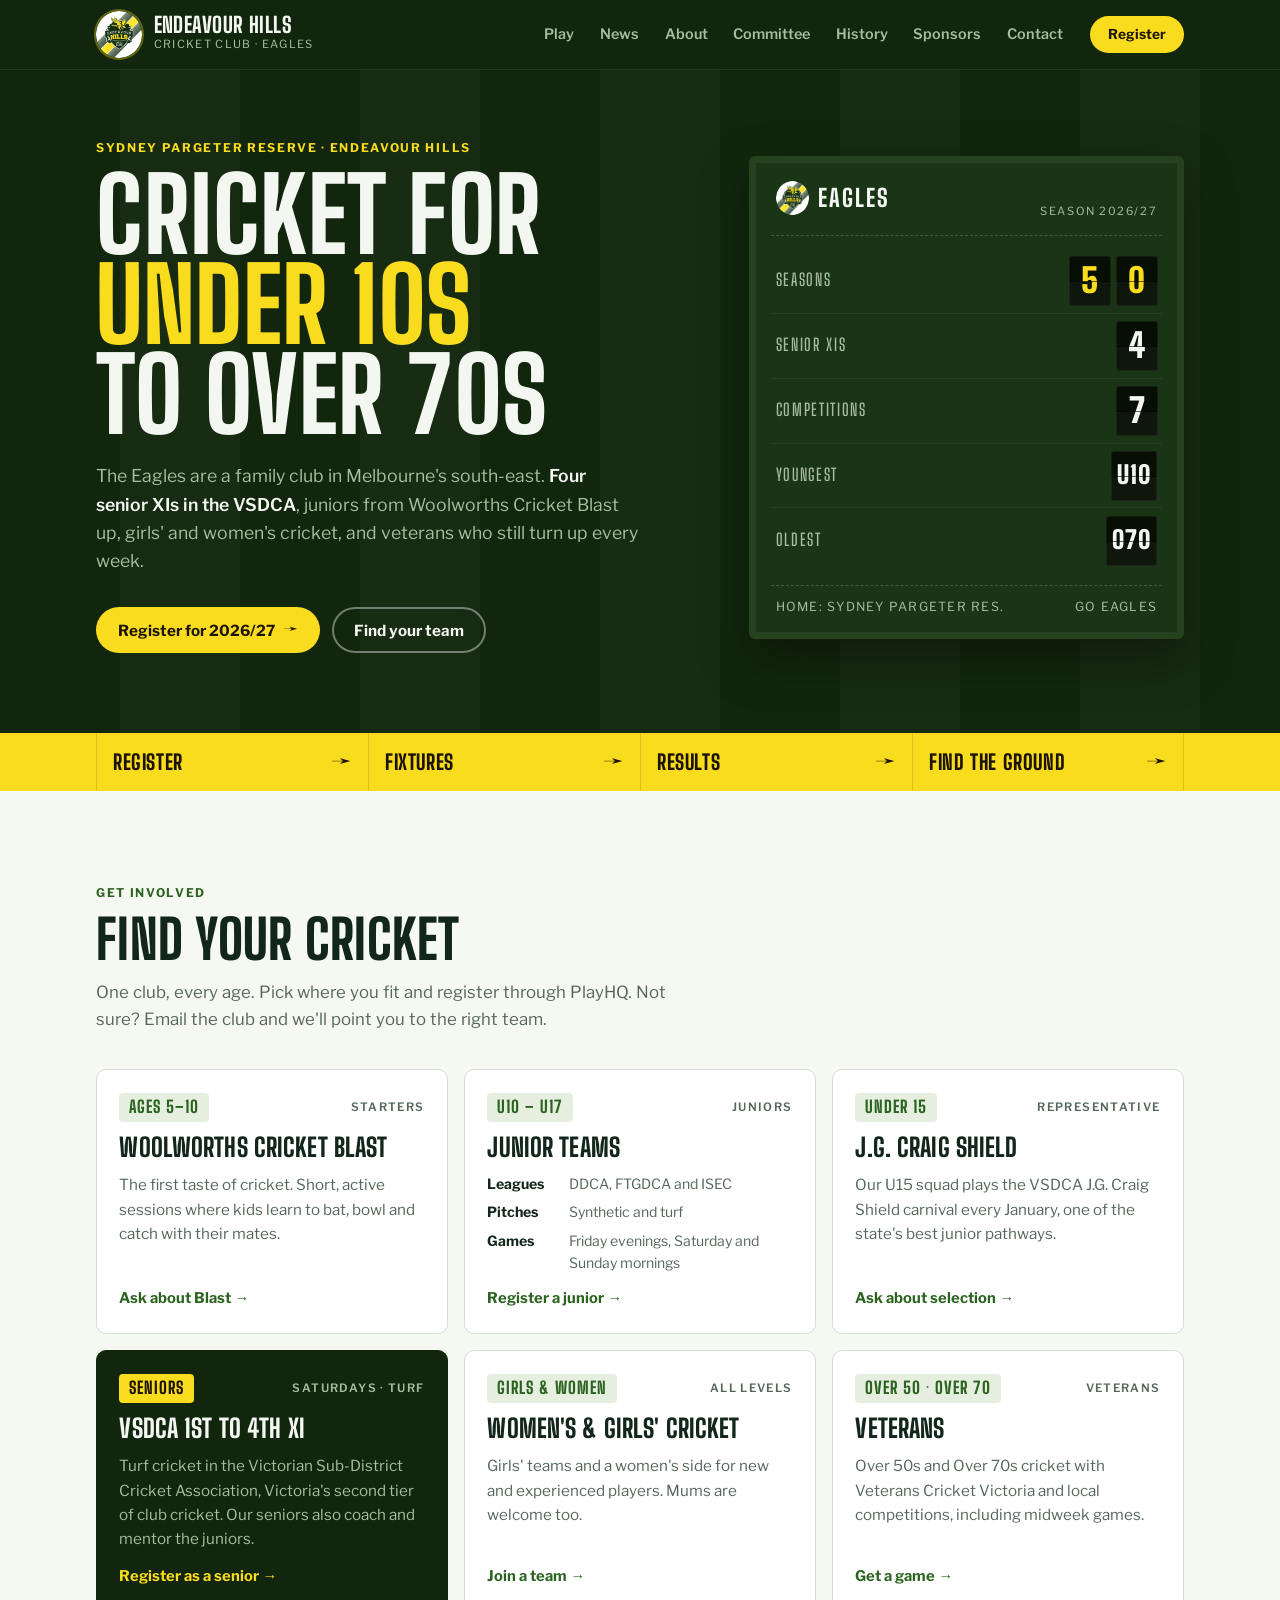
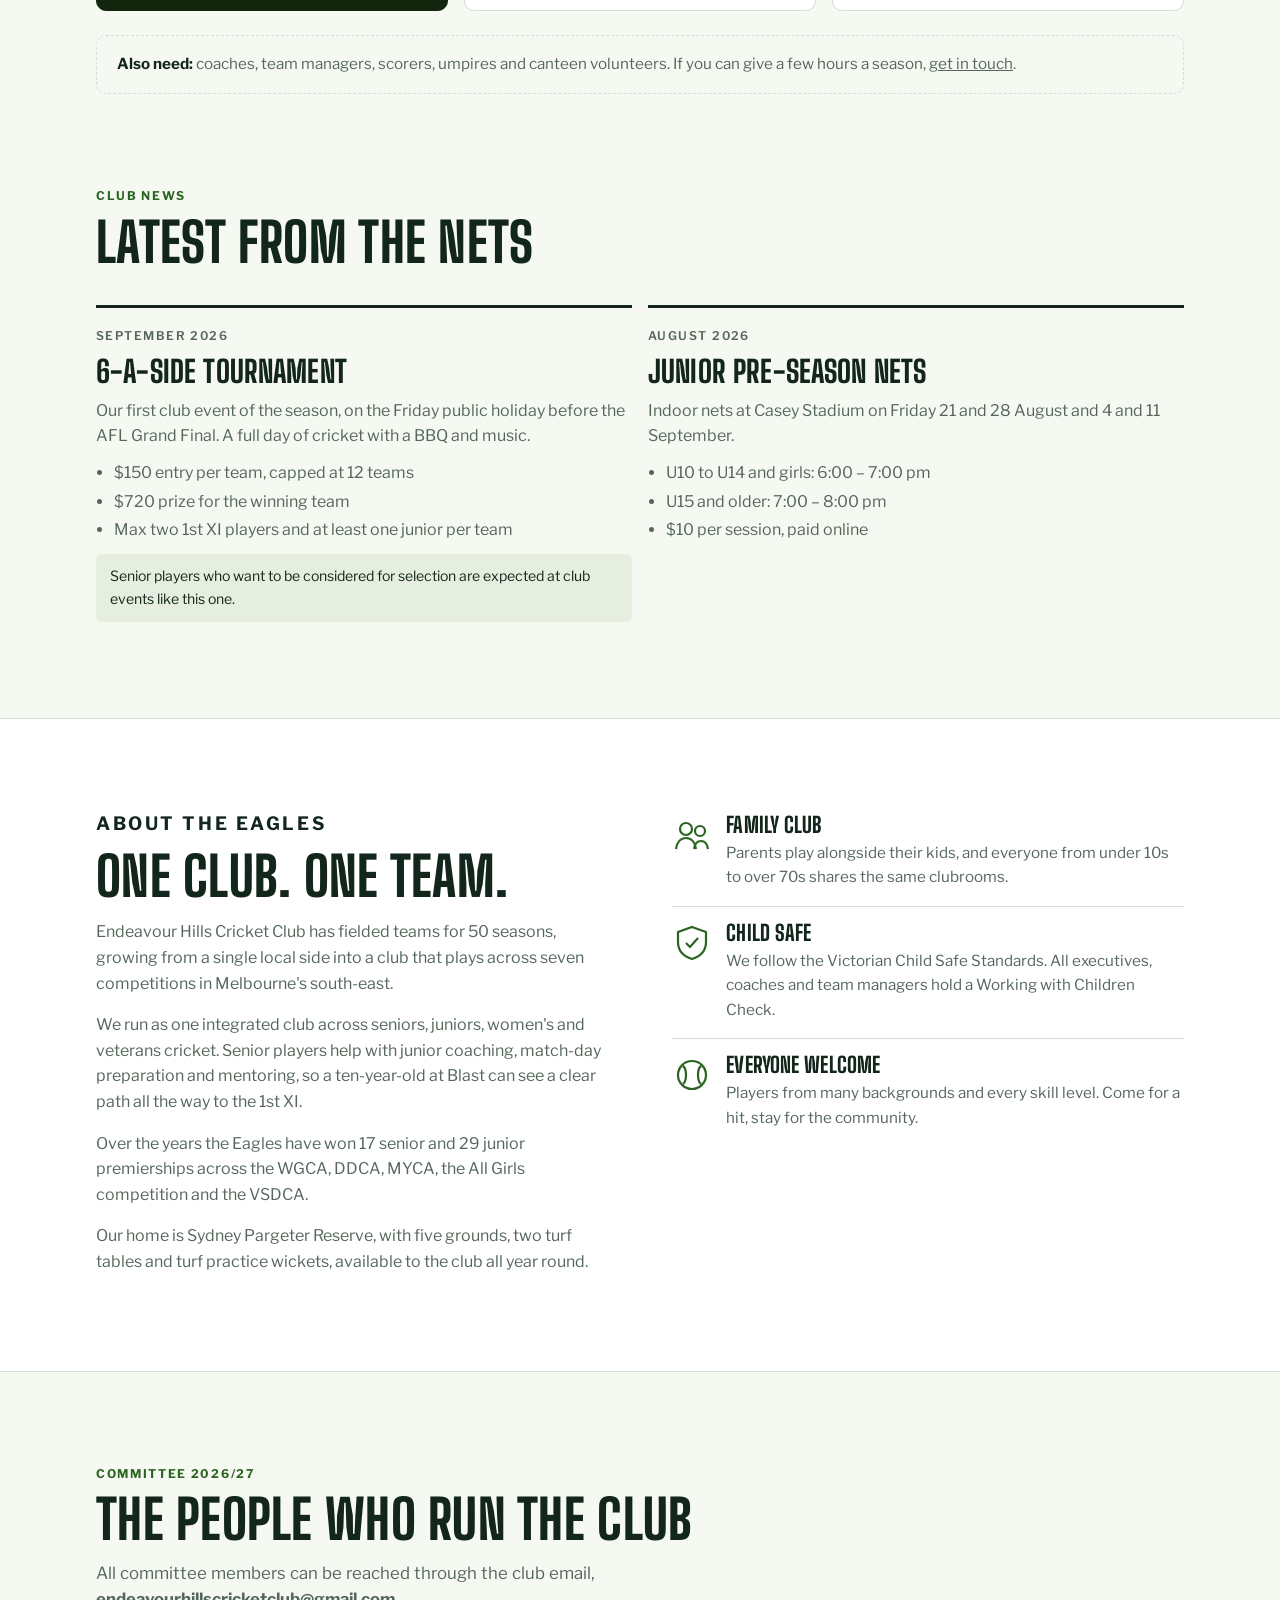
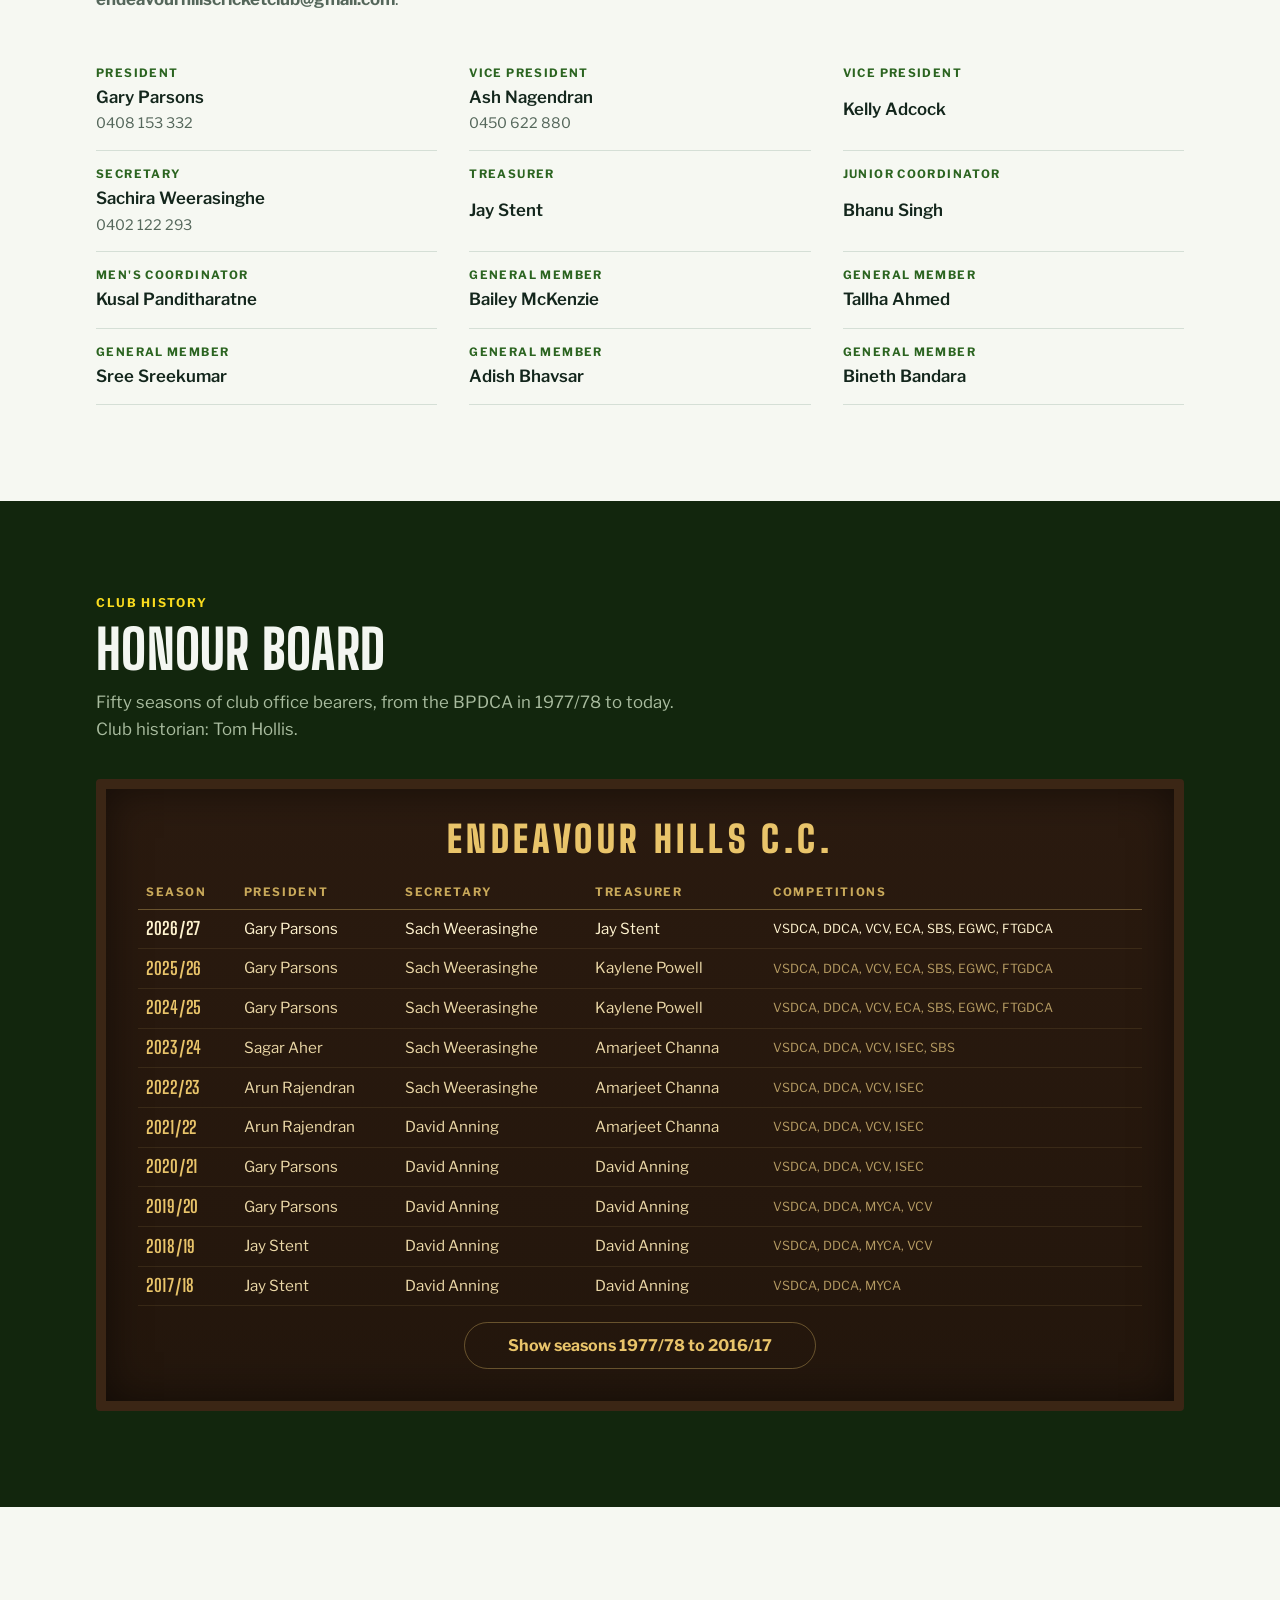
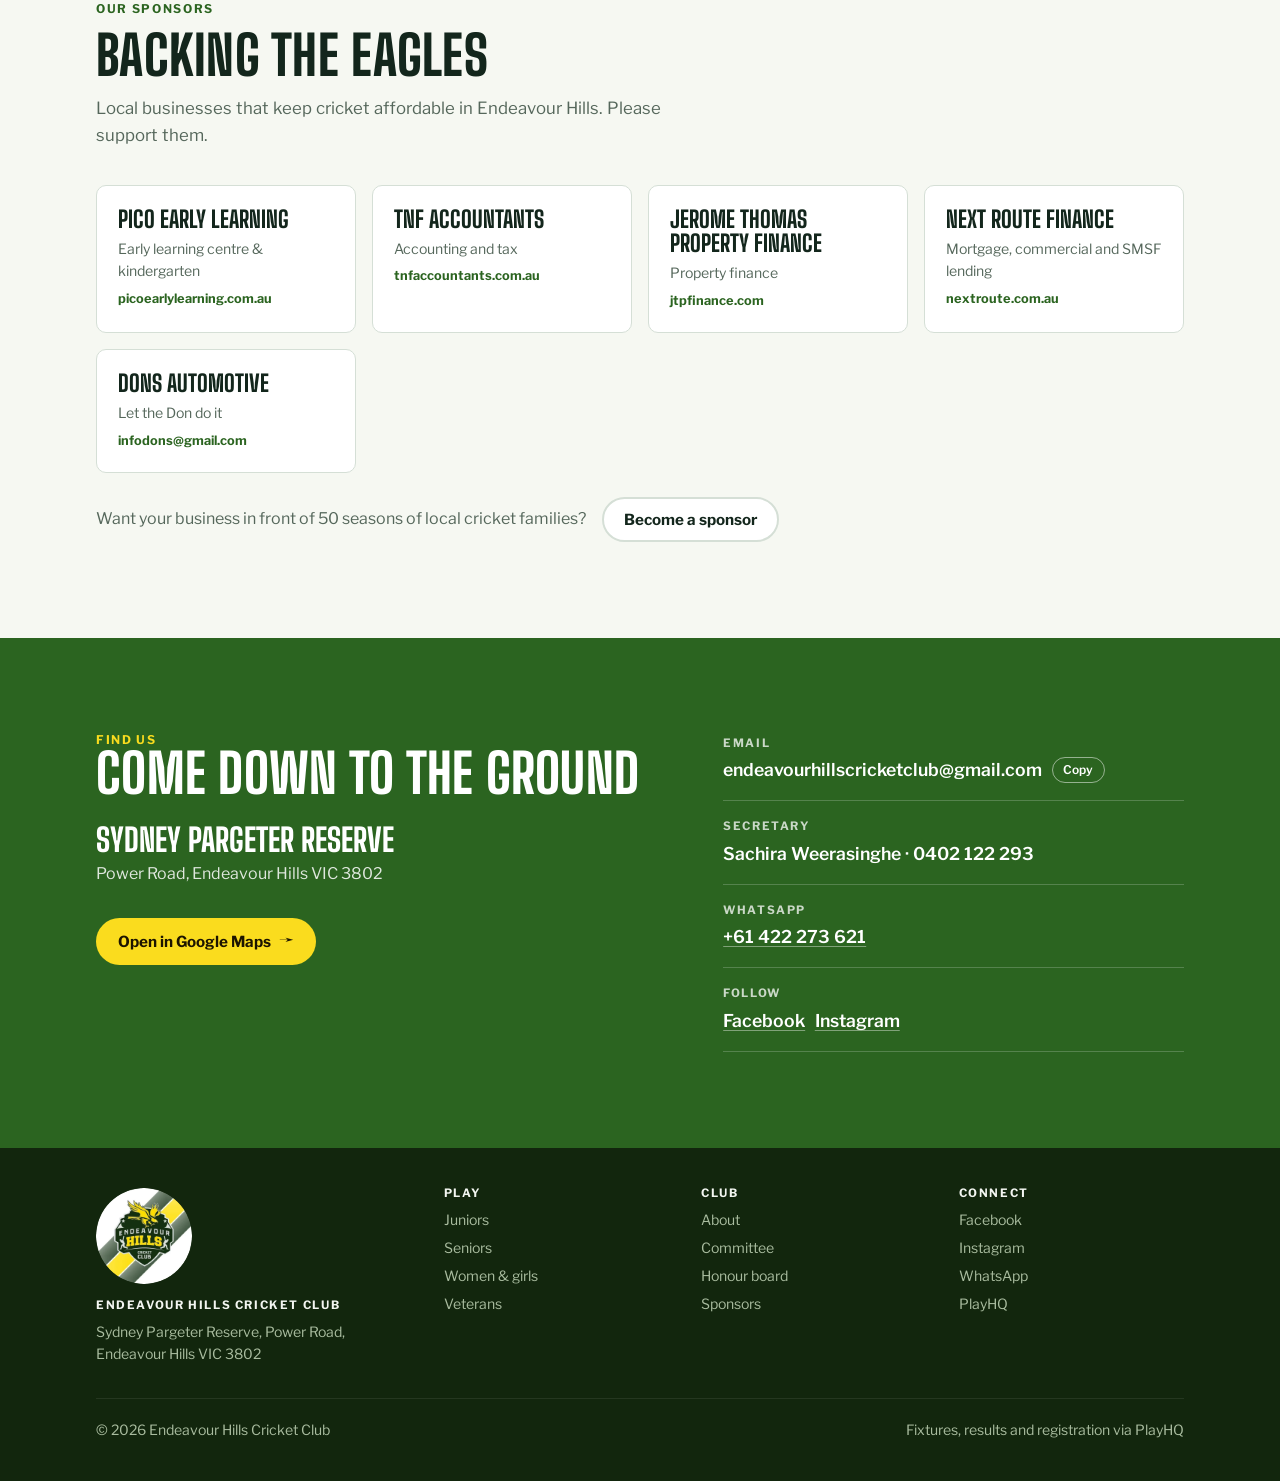
==== commit 2414c47f: "Add files via upload" ====
--- a/index.html
+++ b/index.html
@@ -7,6 +7,8 @@
 <meta property="og:title" content="Endeavour Hills Cricket Club">
 <meta property="og:description" content="Cricket for under 10s to over 70s at Sydney Pargeter Reserve, Endeavour Hills.">
 <meta property="og:type" content="website">
+<link rel="icon" type="image/webp" href="[data-uri]">
+<meta name="theme-color" content="#12260d">
 <meta property="og:url" content="https://www.endeavourhillscc.com.au/">
 <title>Endeavour Hills Cricket Club</title>
 <link rel="preconnect" href="https://fonts.googleapis.com">
@@ -15,33 +17,33 @@
 <style>
 /* Layout: clubhouse scoreboard hero, then a junior-to-veteran pathway, honour board, and plain club info. */
 :root {
-  --paper: #f5f8f3;
+  --paper: #f6f8f2;
   --surface: #ffffff;
   --ink: #13261c;
   --muted: #55675b;
   --line: #d5dfd6;
-  --green: #0e5a33;
-  --green-soft: #e3efe6;
-  --gold: #f4b81c;
-  --gold-ink: #7a5600;
-  --board: #0b2117;
-  --board-2: #12301f;
+  --green: #2b6420;
+  --green-soft: #e6efdf;
+  --gold: #fadc1e;
+  --gold-ink: #6b5a00;
+  --board: #12260d;
+  --board-2: #1a3416;
   --board-ink: #f3f6f1;
-  --board-dim: #9fb6a7;
+  --board-dim: #a9bc9f;
   --f-display: "Big Shoulders Display", "Arial Narrow", "Roboto Condensed", Impact, sans-serif;
   --f-body: "Libre Franklin", "Helvetica Neue", Arial, sans-serif;
   --wrap: 72rem;
 }
 @media (prefers-color-scheme: dark) {
   :root:not([data-theme="light"]) {
-    --paper: #0c1611; --surface: #122019; --ink: #e6eee8; --muted: #9db1a4; --line: #24382d;
-    --green: #4cc07f; --green-soft: #173325; --gold: #f4b81c; --gold-ink: #f4c64a;
+    --paper: #0d150a; --surface: #141f10; --ink: #e8eee4; --muted: #a2b39a; --line: #263822;
+    --green: #8fd06a; --green-soft: #1d3317; --gold: #fadc1e; --gold-ink: #fadc1e;
     color-scheme: dark;
   }
 }
 :root[data-theme="dark"] {
-  --paper: #0c1611; --surface: #122019; --ink: #e6eee8; --muted: #9db1a4; --line: #24382d;
-  --green: #4cc07f; --green-soft: #173325; --gold: #f4b81c; --gold-ink: #f4c64a;
+  --paper: #0d150a; --surface: #141f10; --ink: #e8eee4; --muted: #a2b39a; --line: #263822;
+  --green: #8fd06a; --green-soft: #1d3317; --gold: #fadc1e; --gold-ink: #fadc1e;
   color-scheme: dark;
 }
 
@@ -65,7 +67,7 @@
 .btn { display: inline-flex; align-items: center; gap: .5rem; padding: .8rem 1.25rem; border-radius: 999px; font: 700 .95rem/1 var(--f-body); text-decoration: none; border: 2px solid transparent; transition: transform .15s ease, background-color .15s ease; }
 .btn:hover { transform: translateY(-1px); }
 .btn-gold { background: var(--gold); color: #1c1400; }
-.btn-gold:hover { background: #ffc93d; }
+.btn-gold:hover { background: #ffe95c; }
 .btn-ghost { border-color: rgba(255,255,255,.4); color: var(--board-ink); }
 .btn-ghost:hover { background: rgba(255,255,255,.08); }
 .btn-line { border-color: var(--line); color: var(--ink); background: var(--surface); }
@@ -76,7 +78,7 @@
 .site-head { position: sticky; top: env(safe-area-inset-top, 0px); z-index: 20; background: var(--board); color: var(--board-ink); border-bottom: 1px solid rgba(255,255,255,.08); }
 .head-row { display: flex; align-items: center; gap: 1rem; padding-block: .7rem; }
 .brand { display: flex; align-items: center; gap: .7rem; text-decoration: none; flex-shrink: 0; }
-.brand svg { width: 2.6rem; height: 2.6rem; }
+.brand .crest { width: 2.9rem; height: 2.9rem; border-radius: 50%; display: block; box-shadow: 0 0 0 2px rgba(250,220,30,.35); }
 .brand b { display: block; font: 800 1.35rem/0.95 var(--f-display); text-transform: uppercase; letter-spacing: .02em; }
 .brand small { display: block; font-size: .7rem; letter-spacing: .12em; text-transform: uppercase; color: var(--board-dim); }
 .nav { display: flex; gap: .2rem; margin-left: auto; overflow-x: auto; scrollbar-width: none; }
@@ -103,15 +105,17 @@
 .hero-ctas { display: flex; flex-wrap: wrap; gap: .75rem; margin-top: 2rem; }
 
 /* Scoreboard */
-.scoreboard { background: var(--board-2); border: 6px solid #1c3d2a; border-radius: 6px; padding: 1rem; box-shadow: inset 0 0 0 1px rgba(255,255,255,.05), 0 20px 50px rgba(0,0,0,.35); }
+.scoreboard { background: var(--board-2); border: 6px solid #24421d; border-radius: 6px; padding: 1rem; box-shadow: inset 0 0 0 1px rgba(255,255,255,.05), 0 20px 50px rgba(0,0,0,.35); }
 .sb-title { display: flex; justify-content: space-between; align-items: baseline; gap: 1rem; padding: .2rem .3rem .9rem; border-bottom: 1px dashed rgba(255,255,255,.18); margin-bottom: .8rem; }
 .sb-title span { font: 800 1.5rem/1 var(--f-display); letter-spacing: .08em; text-transform: uppercase; }
+.sb-name { display: inline-flex; align-items: center; gap: .55rem; }
+.sb-name img { width: 2.1rem; height: 2.1rem; border-radius: 50%; }
 .sb-title small { font-size: .7rem; letter-spacing: .14em; text-transform: uppercase; color: var(--board-dim); }
 .sb-row { display: flex; align-items: center; justify-content: space-between; gap: .75rem; padding: .45rem .3rem; }
 .sb-row + .sb-row { border-top: 1px solid rgba(255,255,255,.06); }
 .sb-label { font: 600 1.05rem/1.1 var(--f-display); letter-spacing: .1em; text-transform: uppercase; color: var(--board-dim); }
 .tiles { display: flex; gap: .3rem; }
-.tile { display: grid; place-items: center; min-width: 2.6rem; height: 3.1rem; padding-inline: .35rem; background: #050f0a; color: var(--board-ink); border-radius: 3px; font: 900 2.1rem/1 var(--f-display); font-variant-numeric: tabular-nums; box-shadow: inset 0 -1.55rem 0 rgba(255,255,255,.03), inset 0 0 0 1px rgba(255,255,255,.06); position: relative; }
+.tile { display: grid; place-items: center; min-width: 2.6rem; height: 3.1rem; padding-inline: .35rem; background: #070f05; color: var(--board-ink); border-radius: 3px; font: 900 2.1rem/1 var(--f-display); font-variant-numeric: tabular-nums; box-shadow: inset 0 -1.55rem 0 rgba(255,255,255,.03), inset 0 0 0 1px rgba(255,255,255,.06); position: relative; }
 .tile::after { content: ""; position: absolute; left: 0; right: 0; top: 50%; height: 1px; background: rgba(0,0,0,.6); }
 .tile.gold { color: var(--gold); }
 .tile.wide { font-size: 1.55rem; letter-spacing: .04em; }
@@ -227,13 +231,14 @@
 .contact-item a { text-decoration-color: rgba(255,255,255,.4); text-underline-offset: 3px; }
 .copy { font: 600 .75rem/1 var(--f-body); padding: .4rem .65rem; border-radius: 999px; border: 1px solid rgba(255,255,255,.5); background: transparent; color: #fff; cursor: pointer; }
 .copy:hover { background: rgba(255,255,255,.12); }
-@media (prefers-color-scheme: dark) { :root:not([data-theme="light"]) .contact { background: #0f3a24; } }
-:root[data-theme="dark"] .contact { background: #0f3a24; }
+@media (prefers-color-scheme: dark) { :root:not([data-theme="light"]) .contact { background: #1a3a14; } }
+:root[data-theme="dark"] .contact { background: #1a3a14; }
 
 /* Footer */
 .foot { background: var(--board); color: var(--board-dim); font-size: .88rem; padding-block: 2.5rem; }
 .foot-grid { display: grid; grid-template-columns: minmax(0, 1.4fr) repeat(3, minmax(0, 1fr)); gap: 2rem; }
 @media (max-width: 760px) { .foot-grid { grid-template-columns: repeat(2, minmax(0, 1fr)); } .foot-grid > :first-child { grid-column: 1 / -1; } }
+.foot-crest { width: 6rem; height: 6rem; border-radius: 50%; display: block; margin-bottom: 1rem; }
 .foot h4 { margin: 0 0 .6rem; font: 700 .72rem/1 var(--f-body); letter-spacing: .14em; text-transform: uppercase; color: var(--board-ink); }
 .foot ul { list-style: none; margin: 0; padding: 0; display: grid; gap: .35rem; }
 .foot a { text-decoration: none; }
@@ -256,18 +261,7 @@
 <header class="site-head">
   <div class="wrap head-row">
     <a class="brand" href="#top" aria-label="Endeavour Hills Cricket Club home">
-      <!-- EDIT: replace this stand-in crest with the club logo, e.g. <img src="logo.png" alt="" width="42" height="42"> -->
-      <svg viewBox="0 0 48 48" aria-hidden="true">
-        <defs><clipPath id="shield"><path d="M24 2 44 8v15c0 12-8.5 19.5-20 23C12.5 42.5 4 35 4 23V8Z"/></clipPath></defs>
-        <g clip-path="url(#shield)">
-          <rect width="48" height="48" fill="#0e5a33"/>
-          <path d="M-6 30 30-6h9L3 30Z" fill="#f4b81c"/>
-          <path d="M3 30 39-6h5L8 30Z" fill="#fff"/>
-          <rect y="30" width="48" height="18" fill="#0e5a33"/>
-        </g>
-        <path d="M24 2 44 8v15c0 12-8.5 19.5-20 23C12.5 42.5 4 35 4 23V8Z" fill="none" stroke="#f4b81c" stroke-width="2"/>
-        <text x="24" y="41" text-anchor="middle" font-family="Big Shoulders Display, Impact, sans-serif" font-weight="900" font-size="11" fill="#fff" letter-spacing=".5">EHCC</text>
-      </svg>
+      <img class="crest" src="[data-uri]" alt="" width="46" height="46">
       <span><b>Endeavour Hills</b><small>Cricket Club · Eagles</small></span>
     </a>
     <nav class="nav" aria-label="Main">
@@ -299,7 +293,7 @@
     </div>
 
     <div class="scoreboard" role="img" aria-label="Club scoreboard: 50 seasons, 4 senior XIs, 7 competitions, ages under 10 to over 70">
-      <div class="sb-title"><span>Eagles</span><small>Season 2026/27</small></div>
+      <div class="sb-title"><span class="sb-name"><img src="[data-uri]" alt="" width="34" height="34">Eagles</span><small>Season 2026/27</small></div>
       <div class="sb-row"><span class="sb-label">Seasons</span><span class="tiles"><span class="tile gold">5</span><span class="tile gold">0</span></span></div>
       <div class="sb-row"><span class="sb-label">Senior XIs</span><span class="tiles"><span class="tile">4</span></span></div>
       <div class="sb-row"><span class="sb-label">Competitions</span><span class="tiles"><span class="tile">7</span></span></div>
@@ -614,7 +608,8 @@
 <footer class="foot">
   <div class="wrap">
     <div class="foot-grid">
-      <div>
+      <div class="foot-club">
+        <img class="foot-crest" src="[data-uri]" alt="Endeavour Hills Cricket Club logo" width="96" height="96">
         <h4>Endeavour Hills Cricket Club</h4>
         <p>Sydney Pargeter Reserve, Power Road,<br>Endeavour Hills VIC 3802</p>
       </div>
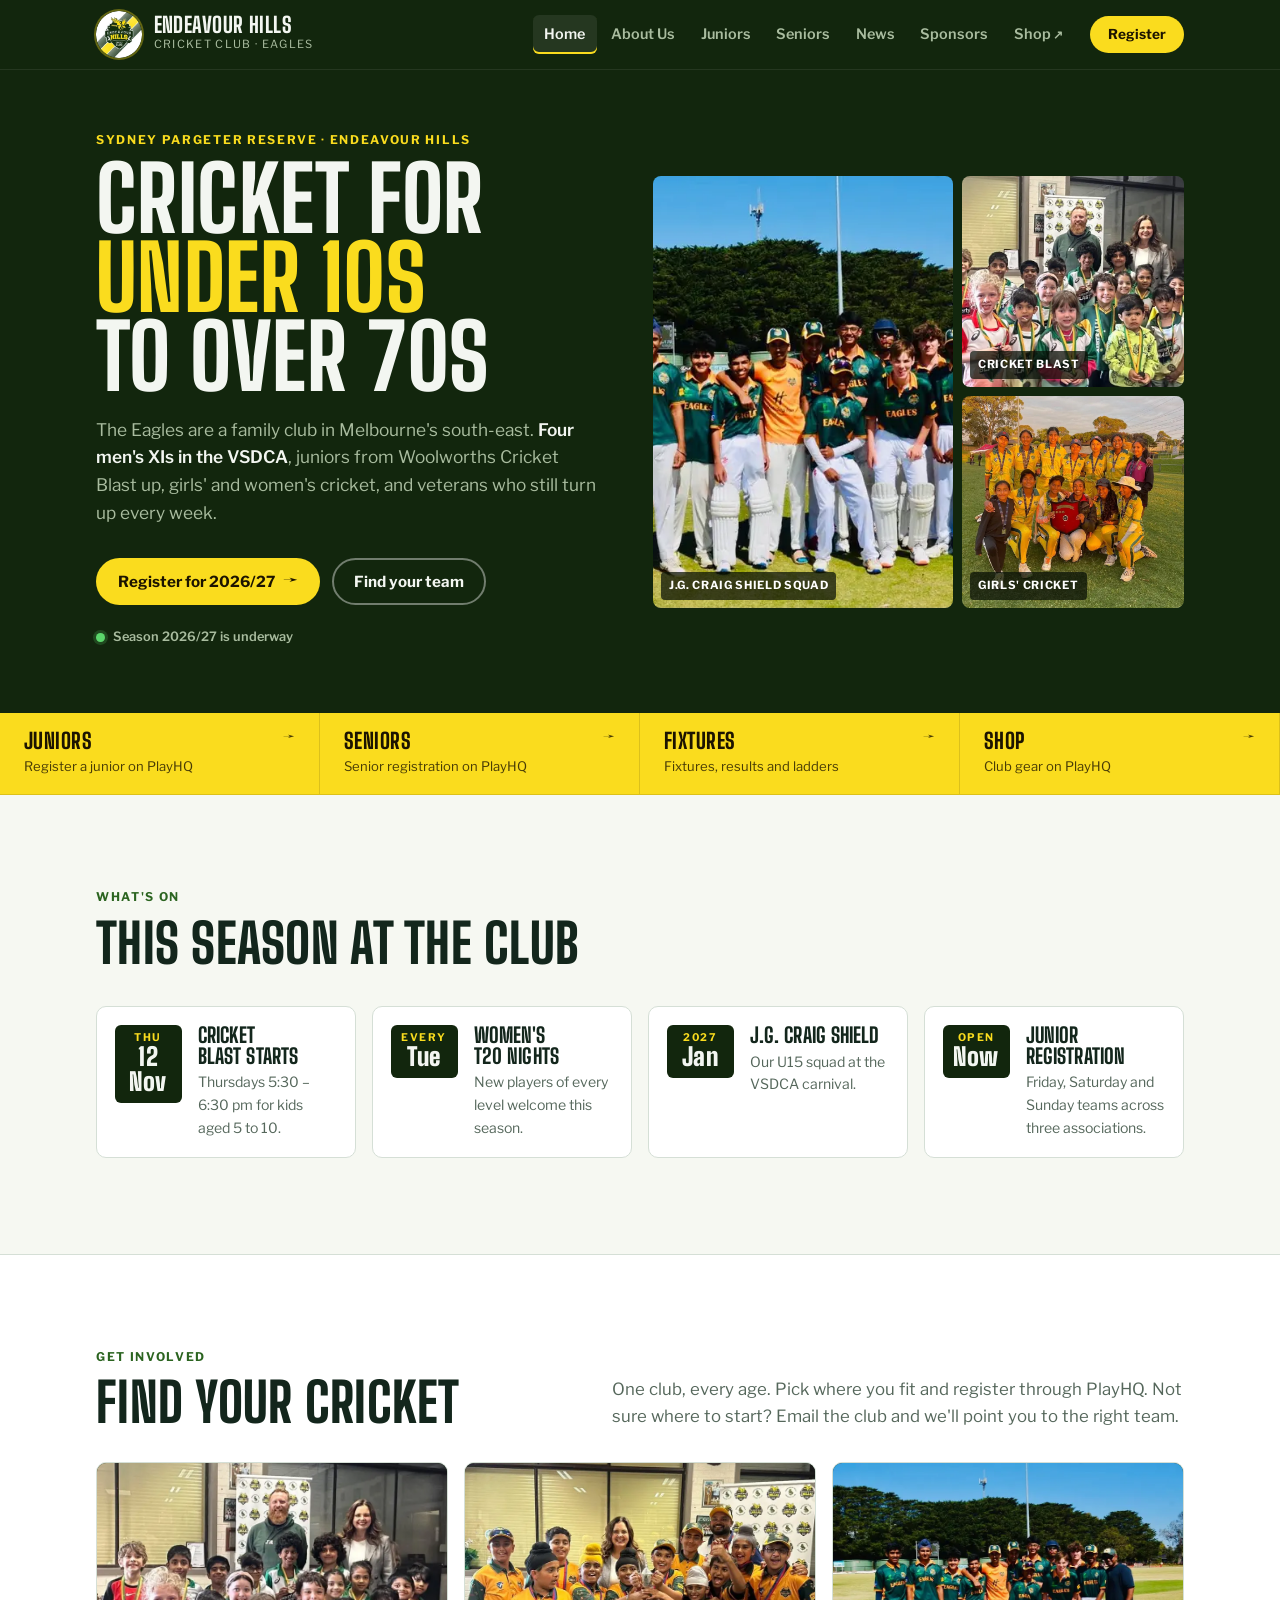
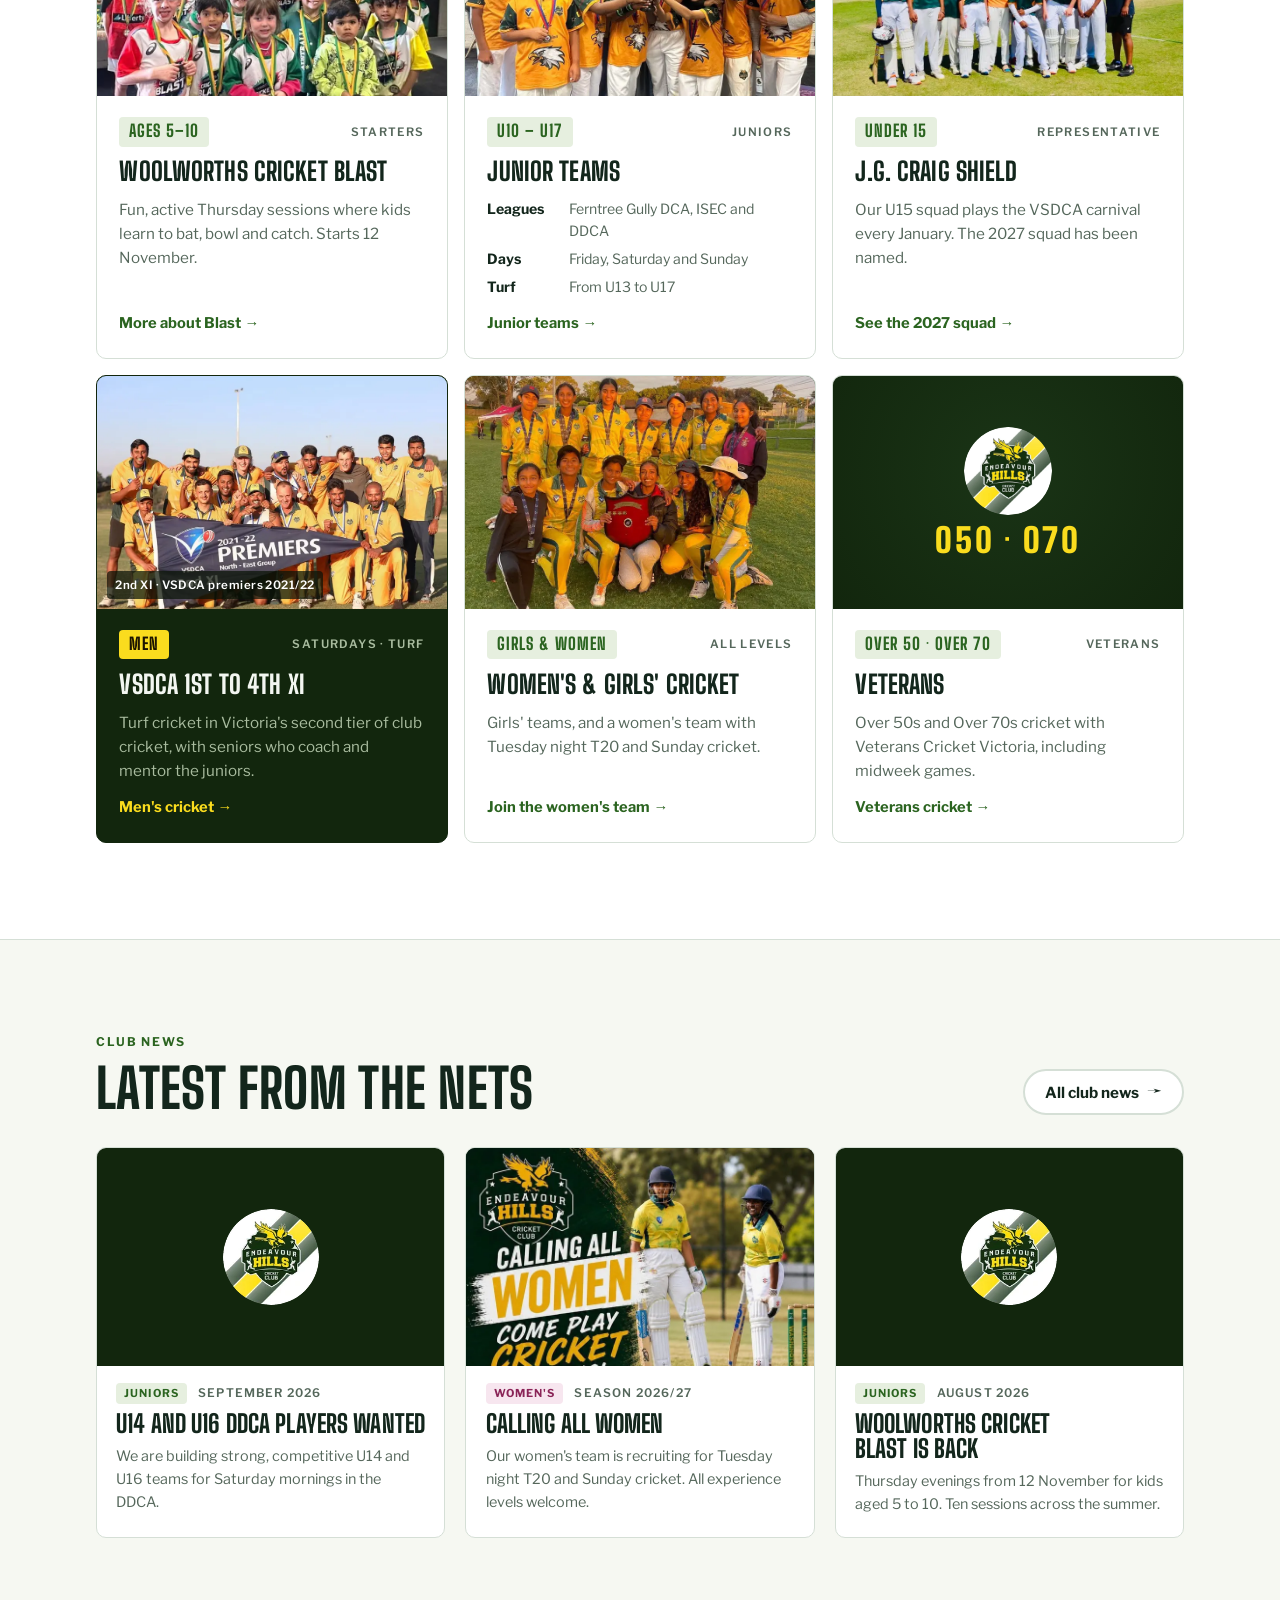
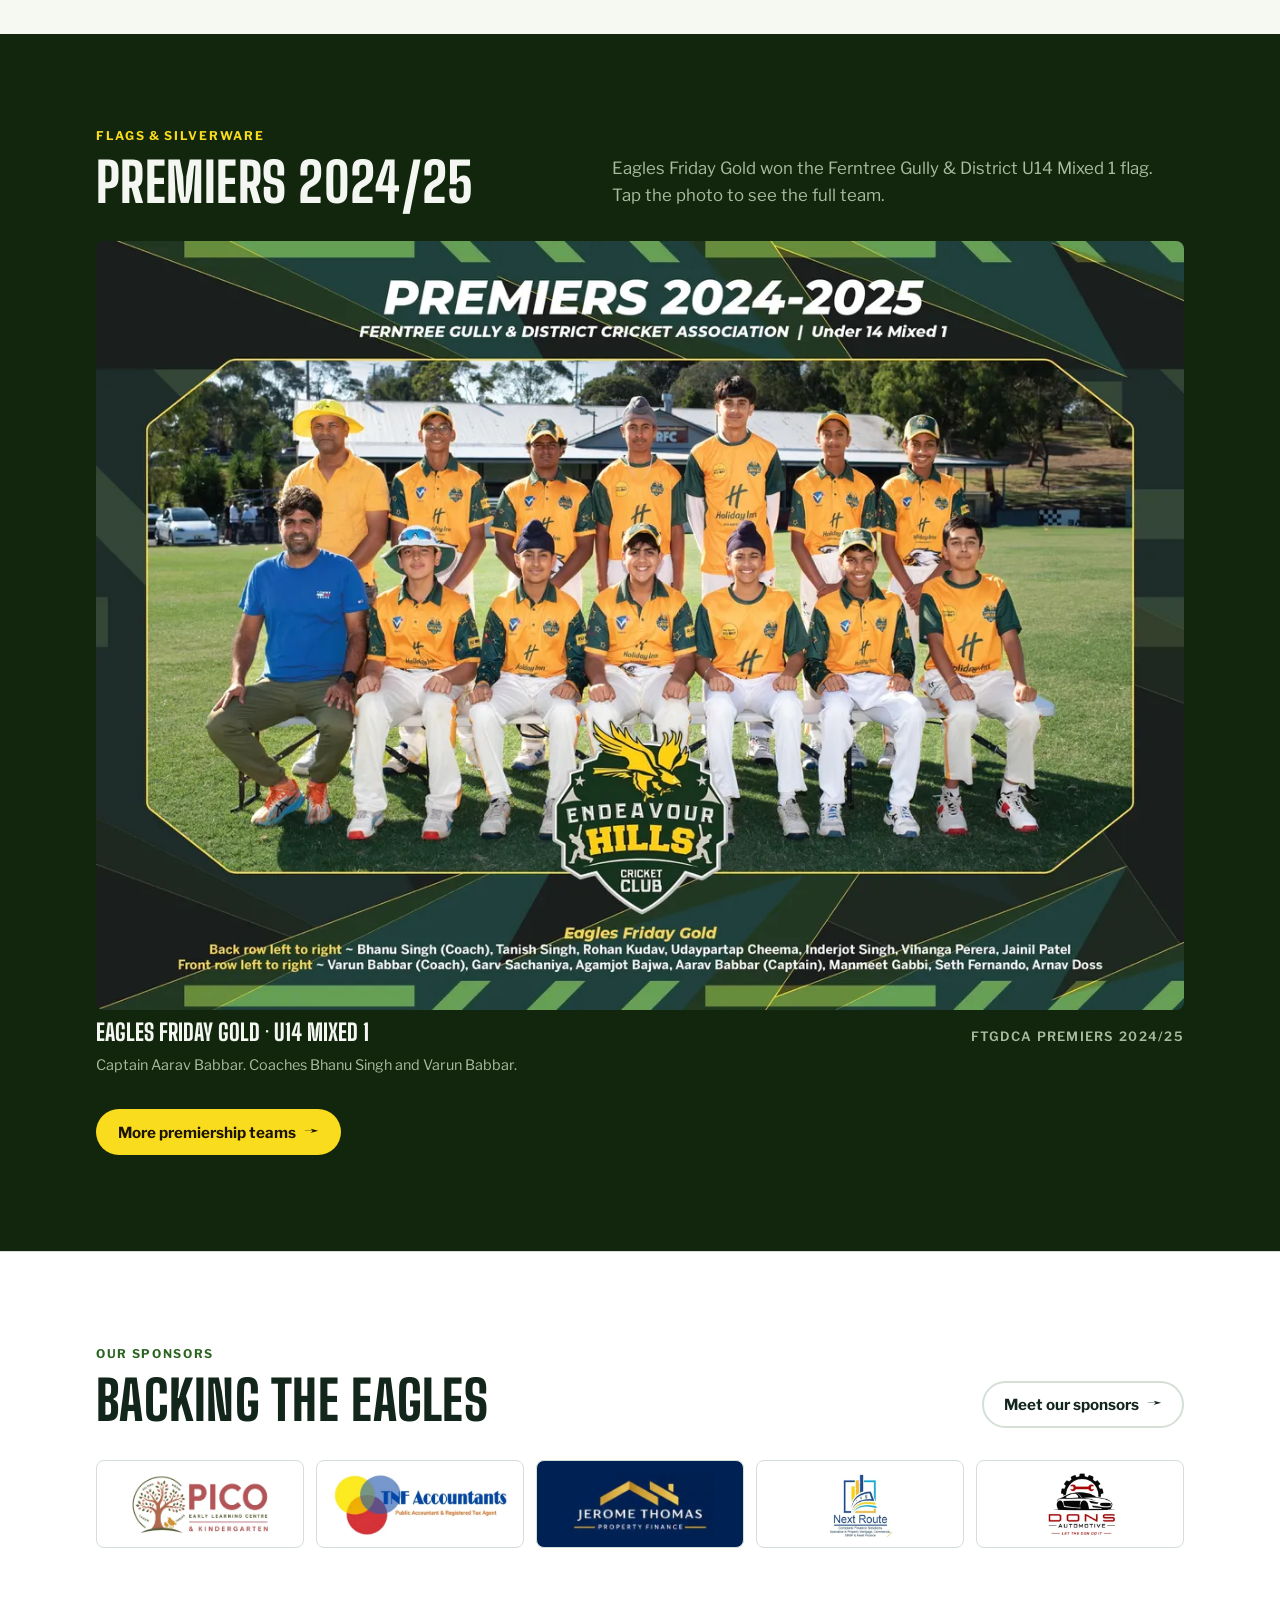
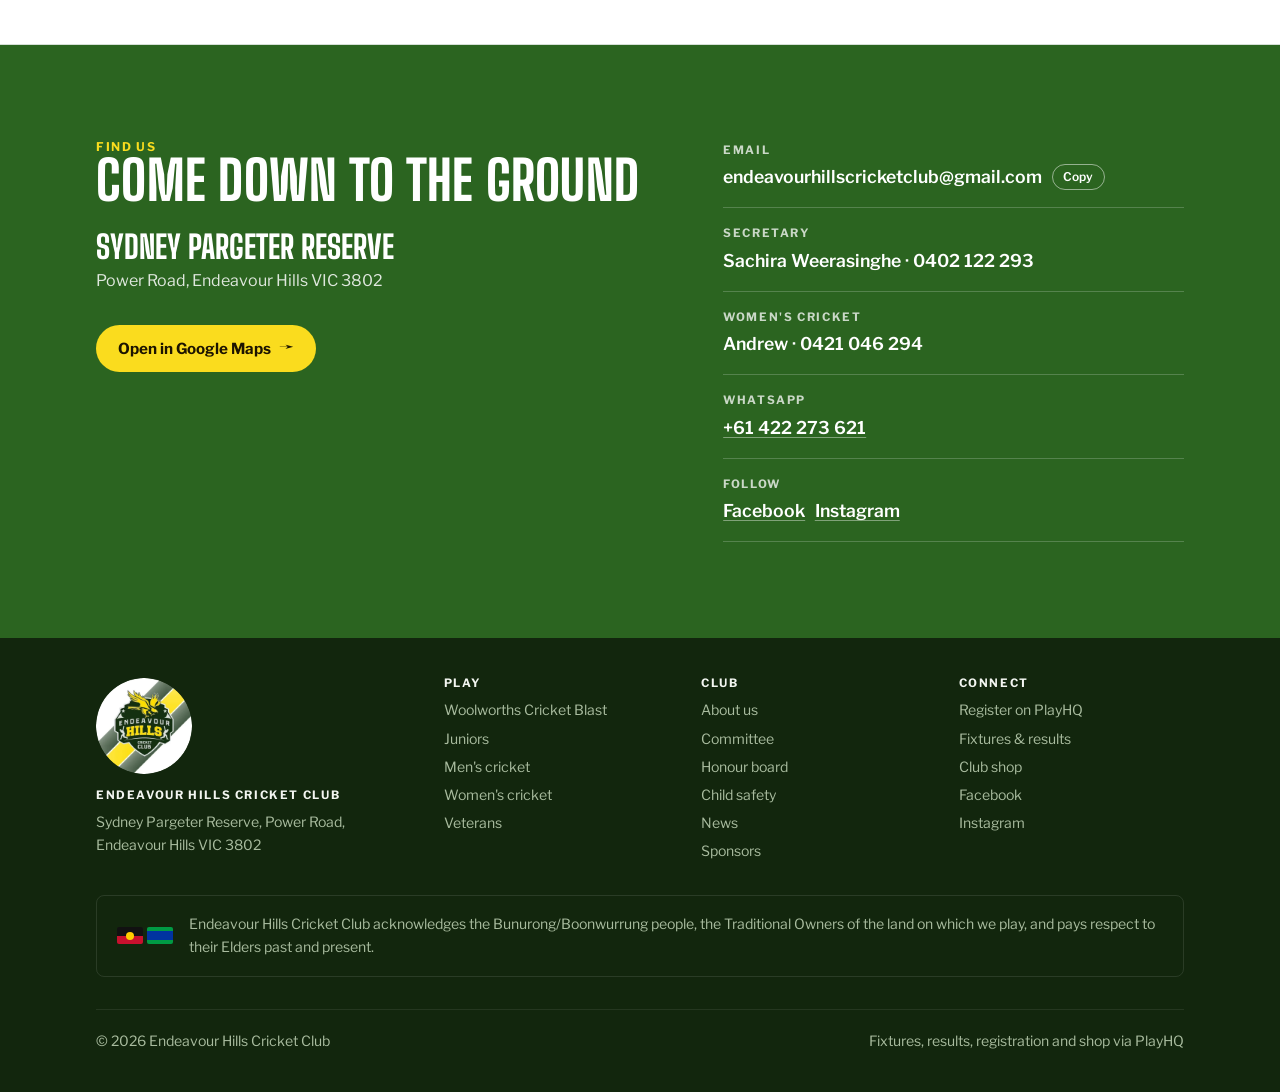
==== commit a8a94d8c: "Add files via upload" ====
--- a/index.html
+++ b/index.html
@@ -3,572 +3,180 @@
 <head>
 <meta charset="utf-8">
 <meta name="viewport" content="width=device-width, initial-scale=1, viewport-fit=cover">
+<title>Endeavour Hills Cricket Club</title>
 <meta name="description" content="Endeavour Hills Cricket Club (the Eagles): junior, senior, women's and veterans cricket at Sydney Pargeter Reserve, Endeavour Hills, Victoria.">
 <meta property="og:title" content="Endeavour Hills Cricket Club">
-<meta property="og:description" content="Cricket for under 10s to over 70s at Sydney Pargeter Reserve, Endeavour Hills.">
+<meta property="og:description" content="Endeavour Hills Cricket Club (the Eagles): junior, senior, women's and veterans cricket at Sydney Pargeter Reserve, Endeavour Hills, Victoria.">
 <meta property="og:type" content="website">
-<link rel="icon" type="image/webp" href="[data-uri]">
+<meta property="og:image" content="images/logo-512.webp">
 <meta name="theme-color" content="#12260d">
-<meta property="og:url" content="https://www.endeavourhillscc.com.au/">
-<title>Endeavour Hills Cricket Club</title>
+<link rel="icon" type="image/webp" href="images/favicon.webp">
 <link rel="preconnect" href="https://fonts.googleapis.com">
 <link rel="preconnect" href="https://fonts.gstatic.com" crossorigin>
 <link rel="stylesheet" href="https://fonts.googleapis.com/css2?family=Big+Shoulders+Display:wght@600;800;900&family=Libre+Franklin:wght@400;500;600;700&display=swap">
-<style>
-/* Layout: clubhouse scoreboard hero, then a junior-to-veteran pathway, honour board, and plain club info. */
-:root {
-  --paper: #f6f8f2;
-  --surface: #ffffff;
-  --ink: #13261c;
-  --muted: #55675b;
-  --line: #d5dfd6;
-  --green: #2b6420;
-  --green-soft: #e6efdf;
-  --gold: #fadc1e;
-  --gold-ink: #6b5a00;
-  --board: #12260d;
-  --board-2: #1a3416;
-  --board-ink: #f3f6f1;
-  --board-dim: #a9bc9f;
-  --f-display: "Big Shoulders Display", "Arial Narrow", "Roboto Condensed", Impact, sans-serif;
-  --f-body: "Libre Franklin", "Helvetica Neue", Arial, sans-serif;
-  --wrap: 72rem;
-}
-@media (prefers-color-scheme: dark) {
-  :root:not([data-theme="light"]) {
-    --paper: #0d150a; --surface: #141f10; --ink: #e8eee4; --muted: #a2b39a; --line: #263822;
-    --green: #8fd06a; --green-soft: #1d3317; --gold: #fadc1e; --gold-ink: #fadc1e;
-    color-scheme: dark;
-  }
-}
-:root[data-theme="dark"] {
-  --paper: #0d150a; --surface: #141f10; --ink: #e8eee4; --muted: #a2b39a; --line: #263822;
-  --green: #8fd06a; --green-soft: #1d3317; --gold: #fadc1e; --gold-ink: #fadc1e;
-  color-scheme: dark;
-}
-
-* { box-sizing: border-box; }
-html { scroll-behavior: smooth; }
-@media (prefers-reduced-motion: reduce) { html { scroll-behavior: auto; } * { animation: none !important; transition: none !important; } }
-body { margin: 0; background: var(--paper); color: var(--ink); font: 400 1rem/1.6 var(--f-body); }
-a { color: inherit; }
-:focus-visible { outline: 3px solid var(--gold); outline-offset: 2px; border-radius: 3px; }
-.wrap { max-width: var(--wrap); margin-inline: auto; padding-inline: clamp(1rem, 4vw, 2rem); }
-h1, h2, h3 { font-family: var(--f-display); font-weight: 800; line-height: 1; text-wrap: balance; margin: 0; letter-spacing: .005em; }
-h2 { font-size: clamp(2.2rem, 5vw, 3.4rem); text-transform: uppercase; }
-h3 { font-size: 1.6rem; text-transform: uppercase; }
-p { margin: 0; }
-.eyebrow { font: 700 .75rem/1 var(--f-body); letter-spacing: .14em; text-transform: uppercase; color: var(--green); }
-.lede { color: var(--muted); max-width: 38rem; font-size: 1.05rem; }
-section { padding-block: clamp(3.5rem, 8vw, 6rem); }
-.section-head { display: grid; gap: .8rem; margin-bottom: 2.25rem; }
-
-/* Buttons */
-.btn { display: inline-flex; align-items: center; gap: .5rem; padding: .8rem 1.25rem; border-radius: 999px; font: 700 .95rem/1 var(--f-body); text-decoration: none; border: 2px solid transparent; transition: transform .15s ease, background-color .15s ease; }
-.btn:hover { transform: translateY(-1px); }
-.btn-gold { background: var(--gold); color: #1c1400; }
-.btn-gold:hover { background: #ffe95c; }
-.btn-ghost { border-color: rgba(255,255,255,.4); color: var(--board-ink); }
-.btn-ghost:hover { background: rgba(255,255,255,.08); }
-.btn-line { border-color: var(--line); color: var(--ink); background: var(--surface); }
-.btn-line:hover { border-color: var(--green); }
-.arrow { font-family: var(--f-display); font-size: 1.1em; }
-
-/* Header */
-.site-head { position: sticky; top: env(safe-area-inset-top, 0px); z-index: 20; background: var(--board); color: var(--board-ink); border-bottom: 1px solid rgba(255,255,255,.08); }
-.head-row { display: flex; align-items: center; gap: 1rem; padding-block: .7rem; }
-.brand { display: flex; align-items: center; gap: .7rem; text-decoration: none; flex-shrink: 0; }
-.brand .crest { width: 2.9rem; height: 2.9rem; border-radius: 50%; display: block; box-shadow: 0 0 0 2px rgba(250,220,30,.35); }
-.brand b { display: block; font: 800 1.35rem/0.95 var(--f-display); text-transform: uppercase; letter-spacing: .02em; }
-.brand small { display: block; font-size: .7rem; letter-spacing: .12em; text-transform: uppercase; color: var(--board-dim); }
-.nav { display: flex; gap: .2rem; margin-left: auto; overflow-x: auto; scrollbar-width: none; }
-.nav::-webkit-scrollbar { display: none; }
-.nav a { padding: .5rem .7rem; border-radius: 6px; text-decoration: none; font-weight: 600; font-size: .9rem; white-space: nowrap; color: var(--board-dim); }
-.nav a:hover { color: var(--board-ink); background: rgba(255,255,255,.06); }
-.head-cta { padding: .6rem 1rem; font-size: .85rem; flex-shrink: 0; }
-@media (max-width: 860px) {
-  .head-row { flex-wrap: wrap; row-gap: .4rem; }
-  .nav { order: 3; width: 100%; margin-left: -.7rem; }
-  .head-cta { margin-left: auto; }
-}
-
-/* Hero */
-.hero { background: var(--board); color: var(--board-ink); padding-block: clamp(2.5rem, 6vw, 4.5rem) clamp(3rem, 7vw, 5rem); position: relative; overflow: hidden; }
-.hero::before { content: ""; position: absolute; inset: 0; background: repeating-linear-gradient(90deg, transparent 0 7.5rem, rgba(255,255,255,.025) 7.5rem 15rem); pointer-events: none; }
-.hero-grid { position: relative; display: grid; grid-template-columns: minmax(0, 1.15fr) minmax(0, .85fr); gap: clamp(2rem, 5vw, 4rem); align-items: center; }
-@media (max-width: 860px) { .hero-grid { grid-template-columns: minmax(0, 1fr); } }
-.hero .eyebrow { color: var(--gold); }
-.hero h1 { font-size: clamp(3.2rem, 9vw, 6.4rem); text-transform: uppercase; line-height: .88; margin-top: 1rem; }
-.hero h1 em { font-style: normal; color: var(--gold); }
-.hero p.sub { margin-top: 1.4rem; max-width: 34rem; font-size: 1.1rem; color: var(--board-dim); }
-.hero p.sub strong { color: var(--board-ink); font-weight: 600; }
-.hero-ctas { display: flex; flex-wrap: wrap; gap: .75rem; margin-top: 2rem; }
-
-/* Scoreboard */
-.scoreboard { background: var(--board-2); border: 6px solid #24421d; border-radius: 6px; padding: 1rem; box-shadow: inset 0 0 0 1px rgba(255,255,255,.05), 0 20px 50px rgba(0,0,0,.35); }
-.sb-title { display: flex; justify-content: space-between; align-items: baseline; gap: 1rem; padding: .2rem .3rem .9rem; border-bottom: 1px dashed rgba(255,255,255,.18); margin-bottom: .8rem; }
-.sb-title span { font: 800 1.5rem/1 var(--f-display); letter-spacing: .08em; text-transform: uppercase; }
-.sb-name { display: inline-flex; align-items: center; gap: .55rem; }
-.sb-name img { width: 2.1rem; height: 2.1rem; border-radius: 50%; }
-.sb-title small { font-size: .7rem; letter-spacing: .14em; text-transform: uppercase; color: var(--board-dim); }
-.sb-row { display: flex; align-items: center; justify-content: space-between; gap: .75rem; padding: .45rem .3rem; }
-.sb-row + .sb-row { border-top: 1px solid rgba(255,255,255,.06); }
-.sb-label { font: 600 1.05rem/1.1 var(--f-display); letter-spacing: .1em; text-transform: uppercase; color: var(--board-dim); }
-.tiles { display: flex; gap: .3rem; }
-.tile { display: grid; place-items: center; min-width: 2.6rem; height: 3.1rem; padding-inline: .35rem; background: #070f05; color: var(--board-ink); border-radius: 3px; font: 900 2.1rem/1 var(--f-display); font-variant-numeric: tabular-nums; box-shadow: inset 0 -1.55rem 0 rgba(255,255,255,.03), inset 0 0 0 1px rgba(255,255,255,.06); position: relative; }
-.tile::after { content: ""; position: absolute; left: 0; right: 0; top: 50%; height: 1px; background: rgba(0,0,0,.6); }
-.tile.gold { color: var(--gold); }
-.tile.wide { font-size: 1.55rem; letter-spacing: .04em; }
-.sb-foot { margin-top: .8rem; padding: .7rem .3rem 0; border-top: 1px dashed rgba(255,255,255,.18); font-size: .78rem; letter-spacing: .1em; text-transform: uppercase; color: var(--board-dim); display: flex; justify-content: space-between; gap: 1rem; flex-wrap: wrap; }
-
-/* Quick links strip */
-.quick { background: var(--gold); color: #1c1400; }
-.quick-row { display: grid; grid-template-columns: repeat(4, minmax(0, 1fr)); }
-.quick a { display: flex; justify-content: space-between; align-items: center; gap: .5rem; padding: 1.1rem 1rem; text-decoration: none; font: 800 1.3rem/1 var(--f-display); text-transform: uppercase; letter-spacing: .03em; border-left: 1px solid rgba(0,0,0,.12); }
-.quick a:last-child { border-right: 1px solid rgba(0,0,0,.12); }
-.quick a:hover { background: rgba(0,0,0,.06); }
-@media (max-width: 760px) { .quick-row { grid-template-columns: repeat(2, minmax(0, 1fr)); } .quick a { border-bottom: 1px solid rgba(0,0,0,.12); } }
-
-/* Pathway */
-.pathway { display: grid; grid-template-columns: repeat(3, minmax(0, 1fr)); gap: 1rem; }
-@media (max-width: 960px) { .pathway { grid-template-columns: repeat(2, minmax(0, 1fr)); } }
-@media (max-width: 600px) { .pathway { grid-template-columns: minmax(0, 1fr); } }
-.path { background: var(--surface); border: 1px solid var(--line); border-radius: 10px; padding: 1.4rem; display: grid; grid-template-rows: auto auto 1fr auto; gap: .8rem; min-width: 0; }
-.path-top { display: flex; justify-content: space-between; align-items: center; gap: .5rem; }
-.age { font: 800 1.05rem/1 var(--f-display); letter-spacing: .06em; text-transform: uppercase; background: var(--green-soft); color: var(--green); padding: .4rem .6rem; border-radius: 4px; }
-.path-kind { font-size: .72rem; letter-spacing: .12em; text-transform: uppercase; color: var(--muted); font-weight: 600; }
-.path p { color: var(--muted); font-size: .95rem; }
-.facts { display: grid; gap: .35rem; font-size: .88rem; margin: 0; }
-.facts div { display: grid; grid-template-columns: 4.6rem minmax(0, 1fr); gap: .5rem; }
-.facts dt { font-weight: 700; color: var(--ink); }
-.facts dd { margin: 0; color: var(--muted); }
-.path a.more { font-weight: 700; color: var(--green); text-decoration: none; font-size: .92rem; }
-.path a.more:hover { text-decoration: underline; }
-.path.feature { background: var(--board); color: var(--board-ink); border-color: var(--board); }
-.path.feature .age { background: var(--gold); color: #1c1400; }
-.path.feature p, .path.feature dd, .path.feature .path-kind { color: var(--board-dim); }
-.path.feature dt { color: var(--board-ink); }
-.path.feature a.more { color: var(--gold); }
-.round-year { margin-top: 1.5rem; padding: 1rem 1.25rem; border: 1px dashed var(--line); border-radius: 10px; color: var(--muted); font-size: .95rem; }
-.round-year strong { color: var(--ink); }
-
-/* News */
-.news-grid { display: grid; grid-template-columns: repeat(2, minmax(0, 1fr)); gap: 1rem; }
-@media (max-width: 760px) { .news-grid { grid-template-columns: minmax(0, 1fr); } }
-.post { border-top: 3px solid var(--ink); padding-top: 1.1rem; display: grid; gap: .7rem; align-content: start; min-width: 0; }
-.post time { font-size: .75rem; letter-spacing: .12em; text-transform: uppercase; color: var(--muted); font-weight: 600; }
-.post h3 { font-size: 1.9rem; }
-.post p { color: var(--muted); }
-.post ul { margin: 0; padding-left: 1.1rem; color: var(--muted); display: grid; gap: .2rem; }
-.post .note { font-size: .88rem; padding: .7rem .9rem; background: var(--green-soft); border-radius: 6px; color: var(--ink); }
-
-/* About */
-.about { background: var(--surface); border-block: 1px solid var(--line); }
-.about-grid { display: grid; grid-template-columns: minmax(0, 1fr) minmax(0, 1fr); gap: clamp(2rem, 5vw, 4rem); }
-@media (max-width: 860px) { .about-grid { grid-template-columns: minmax(0, 1fr); } }
-.prose { display: grid; gap: 1rem; max-width: 36rem; }
-.prose p { color: var(--muted); }
-.prose p:first-child { color: var(--ink); font-size: 1.15rem; }
-.values { display: grid; gap: 1rem; align-content: start; }
-.value { display: grid; grid-template-columns: 2.5rem minmax(0, 1fr); gap: .9rem; padding-bottom: 1rem; border-bottom: 1px solid var(--line); }
-.value:last-child { border-bottom: 0; }
-.value svg { width: 2.5rem; height: 2.5rem; color: var(--green); }
-.value h3 { font-size: 1.35rem; margin-bottom: .3rem; }
-.value p { color: var(--muted); font-size: .95rem; }
-
-/* Committee */
-.committee { display: grid; grid-template-columns: repeat(3, minmax(0, 1fr)); gap: 0 2rem; }
-@media (max-width: 860px) { .committee { grid-template-columns: repeat(2, minmax(0, 1fr)); } }
-@media (max-width: 520px) { .committee { grid-template-columns: minmax(0, 1fr); } }
-.member { display: grid; gap: .1rem; padding-block: .9rem; border-bottom: 1px solid var(--line); min-width: 0; }
-.member .role { font-size: .72rem; letter-spacing: .12em; text-transform: uppercase; color: var(--green); font-weight: 700; }
-.member .name { font-weight: 600; font-size: 1.05rem; }
-.member .phone { font-size: .9rem; color: var(--muted); font-variant-numeric: tabular-nums; }
-
-/* Honour board */
-.honour { background: var(--board); color: var(--board-ink); }
-.honour .eyebrow { color: var(--gold); }
-.honour .lede { color: var(--board-dim); }
-.board { background: linear-gradient(180deg, #2a1a0f, #23160c); border: 10px solid #3b2615; border-radius: 4px; padding: clamp(1rem, 3vw, 2rem); box-shadow: inset 0 0 40px rgba(0,0,0,.5); }
-.board-title { text-align: center; font: 900 clamp(1.6rem, 4vw, 2.3rem)/1 var(--f-display); text-transform: uppercase; letter-spacing: .12em; color: #e9c46a; margin-bottom: 1.25rem; }
-.board-scroll { overflow-x: auto; }
-.board table { width: 100%; min-width: 34rem; border-collapse: collapse; color: #ecd9a8; font-variant-numeric: tabular-nums; }
-.board th { font: 700 .72rem/1 var(--f-body); letter-spacing: .14em; text-transform: uppercase; text-align: left; padding: .6rem .5rem; color: #c9a95a; border-bottom: 1px solid rgba(233,196,106,.35); }
-.board td { padding: .45rem .5rem; border-bottom: 1px solid rgba(233,196,106,.1); font-size: .95rem; }
-.board td:first-child { font: 700 1.1rem/1 var(--f-display); letter-spacing: .04em; color: #e9c46a; white-space: nowrap; }
-.board td.comp { font-size: .78rem; color: #b49a62; }
-.board tr.now td { color: #fff3cf; }
-.board details { margin-top: 1rem; }
-.board summary { cursor: pointer; text-align: center; font-weight: 700; color: #e9c46a; padding: .6rem; border: 1px solid rgba(233,196,106,.35); border-radius: 999px; list-style: none; max-width: 22rem; margin-inline: auto; }
-.board summary::-webkit-details-marker { display: none; }
-.board details[open] summary { margin-bottom: 1rem; }
-
-/* Sponsors */
-.sponsors { display: grid; grid-template-columns: repeat(auto-fit, minmax(min(100%, 13rem), 1fr)); gap: 1rem; }
-.sponsor { display: grid; gap: .4rem; align-content: start; padding: 1.3rem; background: var(--surface); border: 1px solid var(--line); border-radius: 10px; text-decoration: none; transition: border-color .15s ease, transform .15s ease; min-width: 0; }
-.sponsor:hover { border-color: var(--green); transform: translateY(-2px); }
-.sponsor b { font: 800 1.45rem/1.05 var(--f-display); text-transform: uppercase; }
-.sponsor span { font-size: .88rem; color: var(--muted); }
-.sponsor small { font-size: .8rem; color: var(--green); font-weight: 700; overflow-wrap: anywhere; }
-.sponsor-cta { margin-top: 1.5rem; display: flex; flex-wrap: wrap; align-items: center; gap: 1rem; color: var(--muted); }
-
-/* Find us + contact */
-.contact { background: var(--green); color: #fff; }
-.contact-grid { display: grid; grid-template-columns: minmax(0, 1.1fr) minmax(0, .9fr); gap: clamp(2rem, 5vw, 4rem); }
-@media (max-width: 860px) { .contact-grid { grid-template-columns: minmax(0, 1fr); } }
-.contact .eyebrow { color: var(--gold); }
-.contact h2 { color: #fff; }
-.ground { margin-top: 1.5rem; display: grid; gap: .3rem; }
-.ground b { font: 800 2rem/1 var(--f-display); text-transform: uppercase; }
-.ground span { opacity: .85; }
-.contact .btn-line { background: transparent; color: #fff; border-color: rgba(255,255,255,.5); }
-.contact .btn-line:hover { border-color: #fff; }
-.contact-list { display: grid; gap: 0; align-content: start; }
-.contact-item { display: grid; gap: .25rem; padding-block: 1rem; border-bottom: 1px solid rgba(255,255,255,.2); }
-.contact-item:first-child { padding-top: 0; }
-.contact-item .k { font-size: .72rem; letter-spacing: .14em; text-transform: uppercase; opacity: .75; font-weight: 700; }
-.contact-item .v { font-size: 1.1rem; font-weight: 600; overflow-wrap: anywhere; display: flex; flex-wrap: wrap; align-items: center; gap: .6rem; }
-.contact-item a { text-decoration-color: rgba(255,255,255,.4); text-underline-offset: 3px; }
-.copy { font: 600 .75rem/1 var(--f-body); padding: .4rem .65rem; border-radius: 999px; border: 1px solid rgba(255,255,255,.5); background: transparent; color: #fff; cursor: pointer; }
-.copy:hover { background: rgba(255,255,255,.12); }
-@media (prefers-color-scheme: dark) { :root:not([data-theme="light"]) .contact { background: #1a3a14; } }
-:root[data-theme="dark"] .contact { background: #1a3a14; }
-
-/* Footer */
-.foot { background: var(--board); color: var(--board-dim); font-size: .88rem; padding-block: 2.5rem; }
-.foot-grid { display: grid; grid-template-columns: minmax(0, 1.4fr) repeat(3, minmax(0, 1fr)); gap: 2rem; }
-@media (max-width: 760px) { .foot-grid { grid-template-columns: repeat(2, minmax(0, 1fr)); } .foot-grid > :first-child { grid-column: 1 / -1; } }
-.foot-crest { width: 6rem; height: 6rem; border-radius: 50%; display: block; margin-bottom: 1rem; }
-.foot h4 { margin: 0 0 .6rem; font: 700 .72rem/1 var(--f-body); letter-spacing: .14em; text-transform: uppercase; color: var(--board-ink); }
-.foot ul { list-style: none; margin: 0; padding: 0; display: grid; gap: .35rem; }
-.foot a { text-decoration: none; }
-.foot a:hover { color: var(--board-ink); }
-.foot-base { margin-top: 2rem; padding-top: 1.25rem; border-top: 1px solid rgba(255,255,255,.08); display: flex; flex-wrap: wrap; justify-content: space-between; gap: .75rem; }
-
-/* Load moment: scoreboard tiles flip in once */
-@keyframes flip { from { transform: rotateX(-80deg); } to { transform: rotateX(0); } }
-.tile { animation: flip .5s cubic-bezier(.2,.8,.2,1) both; transform-origin: 50% 50%; }
-.sb-row:nth-of-type(2) .tile { animation-delay: .08s; }
-.sb-row:nth-of-type(3) .tile { animation-delay: .16s; }
-.sb-row:nth-of-type(4) .tile { animation-delay: .24s; }
-.sb-row:nth-of-type(5) .tile { animation-delay: .32s; }
-</style>
+<link rel="stylesheet" href="styles.css">
 </head>
 <body>
-
-
-<!-- ============ HEADER ============ -->
+<a class="skip" href="#main">Skip to content</a>
 <header class="site-head">
   <div class="wrap head-row">
-    <a class="brand" href="#top" aria-label="Endeavour Hills Cricket Club home">
-      <img class="crest" src="[data-uri]" alt="" width="46" height="46">
+    <a class="brand" href="index.html" aria-label="Endeavour Hills Cricket Club home">
+      <img class="crest" src="images/logo-160.webp" alt="" width="46" height="46">
       <span><b>Endeavour Hills</b><small>Cricket Club · Eagles</small></span>
     </a>
     <nav class="nav" aria-label="Main">
-      <a href="#play">Play</a>
-      <a href="#news">News</a>
-      <a href="#about">About</a>
-      <a href="#committee">Committee</a>
-      <a href="#history">History</a>
-      <a href="#sponsors">Sponsors</a>
-      <a href="#contact">Contact</a>
+      <a href="index.html" aria-current="page">Home</a>
+      <a href="about.html">About Us</a>
+      <a href="juniors.html">Juniors</a>
+      <a href="seniors.html">Seniors</a>
+      <a href="news.html">News</a>
+      <a href="sponsors.html">Sponsors</a>
+      <a class="ext" href="https://www.playhq.com/cricket-australia/org/endeavour-hills-cricket-club/f1b54310/shop">Shop</a>
     </nav>
-    <!-- EDIT: point this at the club's PlayHQ registration link -->
     <a class="btn btn-gold head-cta" href="https://www.playhq.com/cricket-australia/org/endeavour-hills-cricket-club/f1b54310">Register</a>
   </div>
 </header>
 
-<main id="top">
-<!-- ============ HERO ============ -->
-<section class="hero">
-  <div class="wrap hero-grid">
+<main id="main">
+<section class="hero2">
+  <div class="wrap hero2-grid">
     <div>
       <p class="eyebrow">Sydney Pargeter Reserve · Endeavour Hills</p>
       <h1>Cricket for <em>under 10s</em> to over 70s</h1>
-      <p class="sub">The Eagles are a family club in Melbourne's south-east. <strong>Four senior XIs in the VSDCA</strong>, juniors from Woolworths Cricket Blast up, girls' and women's cricket, and veterans who still turn up every week.</p>
+      <p class="sub">The Eagles are a family club in Melbourne's south-east. <strong>Four men's XIs in the VSDCA</strong>, juniors from Woolworths Cricket Blast up, girls' and women's cricket, and veterans who still turn up every week.</p>
       <div class="hero-ctas">
         <a class="btn btn-gold" href="https://www.playhq.com/cricket-australia/org/endeavour-hills-cricket-club/f1b54310">Register for 2026/27 <span class="arrow">→</span></a>
         <a class="btn btn-ghost" href="#play">Find your team</a>
       </div>
-    </div>
-
-    <div class="scoreboard" role="img" aria-label="Club scoreboard: 50 seasons, 4 senior XIs, 7 competitions, ages under 10 to over 70">
-      <div class="sb-title"><span class="sb-name"><img src="[data-uri]" alt="" width="34" height="34">Eagles</span><small>Season 2026/27</small></div>
-      <div class="sb-row"><span class="sb-label">Seasons</span><span class="tiles"><span class="tile gold">5</span><span class="tile gold">0</span></span></div>
-      <div class="sb-row"><span class="sb-label">Senior XIs</span><span class="tiles"><span class="tile">4</span></span></div>
-      <div class="sb-row"><span class="sb-label">Competitions</span><span class="tiles"><span class="tile">7</span></span></div>
-      <div class="sb-row"><span class="sb-label">Youngest</span><span class="tiles"><span class="tile wide">U10</span></span></div>
-      <div class="sb-row"><span class="sb-label">Oldest</span><span class="tiles"><span class="tile wide">O70</span></span></div>
-      <div class="sb-foot"><span>Home: Sydney Pargeter Res.</span><span>Go Eagles</span></div>
-    </div>
-  </div>
-</section>
-
-<!-- ============ QUICK LINKS ============ -->
-<nav class="quick" aria-label="Quick links">
-  <div class="wrap quick-row">
-    <!-- EDIT: link these to PlayHQ pages -->
-    <a href="https://www.playhq.com/cricket-australia/org/endeavour-hills-cricket-club/f1b54310">Register <span class="arrow">→</span></a>
-    <a href="https://www.playhq.com/cricket-australia/org/endeavour-hills-cricket-club/f1b54310">Fixtures <span class="arrow">→</span></a>
-    <a href="https://www.playhq.com/cricket-australia/org/endeavour-hills-cricket-club/f1b54310">Results <span class="arrow">→</span></a>
-    <a href="#contact">Find the ground <span class="arrow">→</span></a>
-  </div>
+      <p class="season-pill">Season 2026/27 is underway</p>
+    </div>
+    <div class="mosaic">
+      <figure><img src="images/jgcraig-team.webp" alt="Endeavour Hills juniors in green Eagles shirts on a turf ground" style="object-position: 50% 40%"><figcaption>J.G. Craig Shield squad</figcaption></figure>
+      <figure><img src="images/blast.webp" alt="Woolworths Cricket Blast kids with their medals" style="object-position: 50% 35%"><figcaption>Cricket Blast</figcaption></figure>
+      <figure><img src="images/girls-shield.webp" alt="Eagles girls' team with their shield" style="object-position: 50% 45%"><figcaption>Girls' cricket</figcaption></figure>
+    </div>
+  </div>
+</section>
+
+<nav class="actions" aria-label="Quick links">
+  <a class="action" href="https://www.playhq.com/cricket-australia/org/endeavour-hills-cricket-club/f1b54310"><b>Juniors <span class="arrow">→</span></b><span>Register a junior on PlayHQ</span></a>
+  <a class="action" href="https://www.playhq.com/cricket-australia/register/514d33"><b>Seniors <span class="arrow">→</span></b><span>Senior registration on PlayHQ</span></a>
+  <a class="action" href="https://www.playhq.com/cricket-australia/org/endeavour-hills-cricket-club/f1b54310"><b>Fixtures <span class="arrow">→</span></b><span>Fixtures, results and ladders</span></a>
+  <a class="action" href="https://www.playhq.com/cricket-australia/org/endeavour-hills-cricket-club/f1b54310/shop"><b>Shop <span class="arrow">→</span></b><span>Club gear on PlayHQ</span></a>
 </nav>
 
-<!-- ============ PLAY ============ -->
-<section id="play">
+<section id="whats-on">
   <div class="wrap">
     <div class="section-head">
-      <p class="eyebrow">Get involved</p>
-      <h2>Find your cricket</h2>
-      <p class="lede">One club, every age. Pick where you fit and register through PlayHQ. Not sure? Email the club and we'll point you to the right team.</p>
-    </div>
-
+      <p class="eyebrow">What's on</p>
+      <h2>This season at the club</h2>
+    </div>
+    <div class="whats-on">
+      <a class="event" href="juniors.html#blast"><span class="datebox"><small>Thu</small><b>12 Nov</b></span><span><h3>Cricket Blast starts</h3><p>Thursdays 5:30 – 6:30 pm for kids aged 5 to 10.</p></span></a>
+      <a class="event" href="seniors.html#women"><span class="datebox"><small>Every</small><b>Tue</b></span><span><h3>Women's T20 nights</h3><p>New players of every level welcome this season.</p></span></a>
+      <a class="event" href="juniors.html#jg-craig"><span class="datebox"><small>2027</small><b>Jan</b></span><span><h3>J.G. Craig Shield</h3><p>Our U15 squad at the VSDCA carnival.</p></span></a>
+      <a class="event" href="https://www.playhq.com/cricket-australia/org/endeavour-hills-cricket-club/f1b54310"><span class="datebox"><small>Open</small><b>Now</b></span><span><h3>Junior registration</h3><p>Friday, Saturday and Sunday teams across three associations.</p></span></a>
+    </div>
+  </div>
+</section>
+
+<section id="play" class="alt">
+  <div class="wrap">
+    <div class="intro2">
+      <div class="section-head" style="margin:0">
+        <p class="eyebrow">Get involved</p>
+        <h2>Find your cricket</h2>
+      </div>
+      <p class="lede">One club, every age. Pick where you fit and register through PlayHQ. Not sure where to start? Email the club and we'll point you to the right team.</p>
+    </div>
     <div class="pathway">
-      <article class="path">
-        <div class="path-top"><span class="age">Ages 5–10</span><span class="path-kind">Starters</span></div>
-        <h3>Woolworths Cricket Blast</h3>
-        <p>The first taste of cricket. Short, active sessions where kids learn to bat, bowl and catch with their mates.</p>
-        <a class="more" href="#contact">Ask about Blast →</a>
-      </article>
-
-      <article class="path">
-        <div class="path-top"><span class="age">U10 – U17</span><span class="path-kind">Juniors</span></div>
-        <h3>Junior teams</h3>
-        <dl class="facts">
-          <div><dt>Leagues</dt><dd>DDCA, FTGDCA and ISEC</dd></div>
-          <div><dt>Pitches</dt><dd>Synthetic and turf</dd></div>
-          <div><dt>Games</dt><dd>Friday evenings, Saturday and Sunday mornings</dd></div>
-        </dl>
-        <a class="more" href="https://www.playhq.com/cricket-australia/org/endeavour-hills-cricket-club/f1b54310">Register a junior →</a>
-      </article>
-
-      <article class="path">
-        <div class="path-top"><span class="age">Under 15</span><span class="path-kind">Representative</span></div>
-        <h3>J.G. Craig Shield</h3>
-        <p>Our U15 squad plays the VSDCA J.G. Craig Shield carnival every January, one of the state's best junior pathways.</p>
-        <a class="more" href="#contact">Ask about selection →</a>
-      </article>
-
-      <article class="path feature">
-        <div class="path-top"><span class="age">Seniors</span><span class="path-kind">Saturdays · Turf</span></div>
-        <h3>VSDCA 1st to 4th XI</h3>
-        <p>Turf cricket in the Victorian Sub-District Cricket Association, Victoria's second tier of club cricket. Our seniors also coach and mentor the juniors.</p>
-        <a class="more" href="https://www.playhq.com/cricket-australia/org/endeavour-hills-cricket-club/f1b54310">Register as a senior →</a>
-      </article>
-
-      <article class="path">
-        <div class="path-top"><span class="age">Girls &amp; women</span><span class="path-kind">All levels</span></div>
-        <h3>Women's &amp; girls' cricket</h3>
-        <p>Girls' teams and a women's side for new and experienced players. Mums are welcome too.</p>
-        <a class="more" href="#contact">Join a team →</a>
-      </article>
-
-      <article class="path">
-        <div class="path-top"><span class="age">Over 50 · Over 70</span><span class="path-kind">Veterans</span></div>
-        <h3>Veterans</h3>
-        <p>Over 50s and Over 70s cricket with Veterans Cricket Victoria and local competitions, including midweek games.</p>
-        <a class="more" href="#contact">Get a game →</a>
-      </article>
-    </div>
-
-    <p class="round-year"><strong>Also need:</strong> coaches, team managers, scorers, umpires and canteen volunteers. If you can give a few hours a season, <a href="#contact">get in touch</a>.</p>
-  </div>
-</section>
-
-<!-- ============ NEWS ============ -->
-<!-- EDIT: add new posts at the top of .news-grid; delete old ones -->
-<section id="news" style="padding-top:0">
-  <div class="wrap">
-    <div class="section-head">
-      <p class="eyebrow">Club news</p>
-      <h2>Latest from the nets</h2>
-    </div>
-    <div class="news-grid">
-      <article class="post">
-        <time datetime="2026-09">September 2026</time>
-        <h3>6-a-side tournament</h3>
-        <p>Our first club event of the season, on the Friday public holiday before the AFL Grand Final. A full day of cricket with a BBQ and music.</p>
-        <ul>
-          <li>$150 entry per team, capped at 12 teams</li>
-          <li>$720 prize for the winning team</li>
-          <li>Max two 1st XI players and at least one junior per team</li>
-        </ul>
-        <p class="note">Senior players who want to be considered for selection are expected at club events like this one.</p>
-      </article>
-      <article class="post">
-        <time datetime="2026-08">August 2026</time>
-        <h3>Junior pre-season nets</h3>
-        <p>Indoor nets at Casey Stadium on Friday 21 and 28 August and 4 and 11 September.</p>
-        <ul>
-          <li>U10 to U14 and girls: 6:00 – 7:00 pm</li>
-          <li>U15 and older: 7:00 – 8:00 pm</li>
-          <li>$10 per session, paid online</li>
-        </ul>
-      </article>
-    </div>
-  </div>
-</section>
-
-<!-- ============ ABOUT ============ -->
-<section id="about" class="about">
-  <div class="wrap about-grid">
-    <div class="prose">
-      <p class="eyebrow">About the Eagles</p>
-      <h2>One club. One team.</h2>
-      <p>Endeavour Hills Cricket Club has fielded teams for 50 seasons, growing from a single local side into a club that plays across seven competitions in Melbourne's south-east.</p>
-      <p>We run as one integrated club across seniors, juniors, women's and veterans cricket. Senior players help with junior coaching, match-day preparation and mentoring, so a ten-year-old at Blast can see a clear path all the way to the 1st XI.</p>
-      <p>Over the years the Eagles have won 17 senior and 29 junior premierships across the WGCA, DDCA, MYCA, the All Girls competition and the VSDCA.</p>
-      <p>Our home is Sydney Pargeter Reserve, with five grounds, two turf tables and turf practice wickets, available to the club all year round.</p>
-    </div>
-    <div class="values">
-      <div class="value">
-        <svg viewBox="0 0 40 40" fill="none" stroke="currentColor" stroke-width="2.2" aria-hidden="true"><circle cx="14" cy="14" r="6"/><circle cx="28" cy="16" r="5"/><path d="M4 34c1-7 5-11 10-11s9 4 10 11M22 34c.7-5 3.3-8 7-8s6.3 3 7 8"/></svg>
-        <div><h3>Family club</h3><p>Parents play alongside their kids, and everyone from under 10s to over 70s shares the same clubrooms.</p></div>
-      </div>
-      <div class="value">
-        <svg viewBox="0 0 40 40" fill="none" stroke="currentColor" stroke-width="2.2" aria-hidden="true"><path d="M20 4 34 9v10c0 9-6 14.5-14 17C12 33.5 6 28 6 19V9Z"/><path d="m14 20 4 4 8-9"/></svg>
-        <div><h3>Child safe</h3><p>We follow the Victorian Child Safe Standards. All executives, coaches and team managers hold a Working with Children Check.</p></div>
-      </div>
-      <div class="value">
-        <svg viewBox="0 0 40 40" fill="none" stroke="currentColor" stroke-width="2.2" aria-hidden="true"><circle cx="20" cy="20" r="14"/><path d="M11 11c4 3 4 15 0 18M29 11c-4 3-4 15 0 18"/></svg>
-        <div><h3>Everyone welcome</h3><p>Players from many backgrounds and every skill level. Come for a hit, stay for the community.</p></div>
-      </div>
-    </div>
-  </div>
-</section>
-
-<!-- ============ COMMITTEE ============ -->
-<!-- EDIT: update each season -->
-<section id="committee">
-  <div class="wrap">
-    <div class="section-head">
-      <p class="eyebrow">Committee 2026/27</p>
-      <h2>The people who run the club</h2>
-      <p class="lede">All committee members can be reached through the club email, <strong>endeavourhillscricketclub@gmail.com</strong>.</p>
-    </div>
-    <div class="committee">
-      <div class="member"><span class="role">President</span><span class="name">Gary Parsons</span><span class="phone">0408 153 332</span></div>
-      <div class="member"><span class="role">Vice President</span><span class="name">Ash Nagendran</span><span class="phone">0450 622 880</span></div>
-      <div class="member"><span class="role">Vice President</span><span class="name">Kelly Adcock</span></div>
-      <div class="member"><span class="role">Secretary</span><span class="name">Sachira Weerasinghe</span><span class="phone">0402 122 293</span></div>
-      <div class="member"><span class="role">Treasurer</span><span class="name">Jay Stent</span></div>
-      <div class="member"><span class="role">Junior Coordinator</span><span class="name">Bhanu Singh</span></div>
-      <div class="member"><span class="role">Men's Coordinator</span><span class="name">Kusal Panditharatne</span></div>
-      <div class="member"><span class="role">General Member</span><span class="name">Bailey McKenzie</span></div>
-      <div class="member"><span class="role">General Member</span><span class="name">Tallha Ahmed</span></div>
-      <div class="member"><span class="role">General Member</span><span class="name">Sree Sreekumar</span></div>
-      <div class="member"><span class="role">General Member</span><span class="name">Adish Bhavsar</span></div>
-      <div class="member"><span class="role">General Member</span><span class="name">Bineth Bandara</span></div>
-    </div>
-  </div>
-</section>
-
-<!-- ============ HONOUR BOARD ============ -->
-<section id="history" class="honour">
-  <div class="wrap">
-    <div class="section-head">
-      <p class="eyebrow">Club history</p>
-      <h2>Honour board</h2>
-      <p class="lede">Fifty seasons of club office bearers, from the BPDCA in 1977/78 to today. Club historian: Tom Hollis.</p>
-    </div>
-    <div class="board">
-      <p class="board-title">Endeavour Hills C.C.</p>
-      <div class="board-scroll">
-        <table>
-          <thead><tr><th>Season</th><th>President</th><th>Secretary</th><th>Treasurer</th><th>Competitions</th></tr></thead>
-          <tbody>
-            <tr class="now"><td>2026/27</td><td>Gary Parsons</td><td>Sach Weerasinghe</td><td>Jay Stent</td><td class="comp">VSDCA, DDCA, VCV, ECA, SBS, EGWC, FTGDCA</td></tr>
-            <tr><td>2025/26</td><td>Gary Parsons</td><td>Sach Weerasinghe</td><td>Kaylene Powell</td><td class="comp">VSDCA, DDCA, VCV, ECA, SBS, EGWC, FTGDCA</td></tr>
-            <tr><td>2024/25</td><td>Gary Parsons</td><td>Sach Weerasinghe</td><td>Kaylene Powell</td><td class="comp">VSDCA, DDCA, VCV, ECA, SBS, EGWC, FTGDCA</td></tr>
-            <tr><td>2023/24</td><td>Sagar Aher</td><td>Sach Weerasinghe</td><td>Amarjeet Channa</td><td class="comp">VSDCA, DDCA, VCV, ISEC, SBS</td></tr>
-            <tr><td>2022/23</td><td>Arun Rajendran</td><td>Sach Weerasinghe</td><td>Amarjeet Channa</td><td class="comp">VSDCA, DDCA, VCV, ISEC</td></tr>
-            <tr><td>2021/22</td><td>Arun Rajendran</td><td>David Anning</td><td>Amarjeet Channa</td><td class="comp">VSDCA, DDCA, VCV, ISEC</td></tr>
-            <tr><td>2020/21</td><td>Gary Parsons</td><td>David Anning</td><td>David Anning</td><td class="comp">VSDCA, DDCA, VCV, ISEC</td></tr>
-            <tr><td>2019/20</td><td>Gary Parsons</td><td>David Anning</td><td>David Anning</td><td class="comp">VSDCA, DDCA, MYCA, VCV</td></tr>
-            <tr><td>2018/19</td><td>Jay Stent</td><td>David Anning</td><td>David Anning</td><td class="comp">VSDCA, DDCA, MYCA, VCV</td></tr>
-            <tr><td>2017/18</td><td>Jay Stent</td><td>David Anning</td><td>David Anning</td><td class="comp">VSDCA, DDCA, MYCA</td></tr>
-          </tbody>
-        </table>
-      </div>
-      <details>
-        <summary>Show seasons 1977/78 to 2016/17</summary>
-        <div class="board-scroll">
-          <table>
-            <thead><tr><th>Season</th><th>President</th><th>Secretary</th><th>Treasurer</th><th>Competitions</th></tr></thead>
-            <tbody>
-            <tr><td>2016/17</td><td>Darren Goodson / Tom Hollis</td><td>David Anning</td><td>David Anning</td><td class="comp">VSDCA, DDCA, MCA</td></tr>
-            <tr><td>2015/16</td><td>Darren Goodson</td><td>David Anning</td><td>David Anning</td><td class="comp">VSDCA, DDCA, MCA</td></tr>
-            <tr><td>2014/15</td><td>Darren Goodson</td><td>David Anning</td><td>David Anning</td><td class="comp">VSDCA, DDCA, MCA</td></tr>
-            <tr><td>2013/14</td><td>Darren Goodson</td><td>David Anning</td><td>David Anning</td><td class="comp">VSDCA, DDCA</td></tr>
-            <tr><td>2012/13</td><td>Darren Goodson</td><td>David Anning</td><td>David Anning</td><td class="comp">VSDCA, DDCA</td></tr>
-            <tr><td>2011/12</td><td>Darren Goodson</td><td>David Anning</td><td>Reg Pickering</td><td class="comp">VSDCA, DDCA</td></tr>
-            <tr><td>2010/11</td><td>Darren Goodson</td><td>David Anning</td><td>Reg Pickering</td><td class="comp">VSDCA, DDCA</td></tr>
-            <tr><td>2009/10</td><td>Darren Goodson</td><td>David Anning</td><td>Reg Pickering</td><td class="comp">VSDCA, DDCA</td></tr>
-            <tr><td>2008/09</td><td>Darren Goodson</td><td>David Anning</td><td>Reg Pickering</td><td class="comp">VSDCA, DDCA</td></tr>
-            <tr><td>2007/08</td><td>Darren Goodson</td><td>David Anning</td><td>Reg Pickering</td><td class="comp">VSDCA, DDCA</td></tr>
-            <tr><td>2006/07</td><td>Darren Goodson</td><td>David Anning</td><td>Reg Pickering</td><td class="comp">VSDCA, DDCA</td></tr>
-            <tr><td>2005/06</td><td>Darren Goodson</td><td>David Anning</td><td>Reg Pickering</td><td class="comp">VSDCA, DDCA</td></tr>
-            <tr><td>2004/05</td><td>Mark Stevens</td><td>David Anning</td><td>David Anning</td><td class="comp">VSDCA, DDCA</td></tr>
-            <tr><td>2003/04</td><td>Wes Dunkley</td><td>David Anning</td><td>David Anning</td><td class="comp">VSDCA, DDCA</td></tr>
-            <tr><td>2002/03</td><td>Wes Dunkley</td><td>John Feild</td><td>David Anning</td><td class="comp">VSDCA, DDCA</td></tr>
-            <tr><td>2001/02</td><td>Wes Dunkley</td><td>John Feild</td><td>David Anning</td><td class="comp">VSDCA, DDCA</td></tr>
-            <tr><td>2000/01</td><td>Greg Hutchinson</td><td>John Feild</td><td>David Anning</td><td class="comp">VSDCA, DDCA</td></tr>
-            <tr><td>1999/00</td><td>Greg Hutchinson</td><td>John Feild</td><td>David Anning</td><td class="comp">VSDCA, DDCA</td></tr>
-            <tr><td>1998/99</td><td>Greg Hutchinson</td><td>Reg Pickering</td><td>David Anning</td><td class="comp">VSDCA, DDCA</td></tr>
-            <tr><td>1997/98</td><td>Rick Cove</td><td>Reg Pickering</td><td>David Anning</td><td class="comp">DDCA</td></tr>
-            <tr><td>1996/97</td><td>Rick Cove</td><td>Reg Pickering</td><td>David Anning</td><td class="comp">DDCA</td></tr>
-            <tr><td>1995/96</td><td>Rick Cove</td><td>Reg Pickering</td><td>Grant Lingwood-Smith</td><td class="comp">DDCA</td></tr>
-            <tr><td>1994/95</td><td>David Anning</td><td>Reg Pickering</td><td>John Feild</td><td class="comp">DDCA</td></tr>
-            <tr><td>1993/94</td><td>David Anning</td><td>Reg Pickering</td><td>Gordon Edwards</td><td class="comp">DDCA</td></tr>
-            <tr><td>1992/93</td><td>David Anning</td><td>Reg Pickering</td><td>Martin Evans</td><td class="comp">DDCA</td></tr>
-            <tr><td>1991/92</td><td>David Anning</td><td>Reg Pickering</td><td>Martin Evans</td><td class="comp">DDCA</td></tr>
-            <tr><td>1990/91</td><td>David Anning</td><td>Reg Pickering</td><td>Martin Evans</td><td class="comp">DDCA</td></tr>
-            <tr><td>1989/90</td><td>David Anning</td><td>Reg Pickering</td><td>George Marin</td><td class="comp">DDCA</td></tr>
-            <tr><td>1988/89</td><td>Anuerin Williams</td><td>Reg Pickering</td><td>Martin Evans</td><td class="comp">DDCA</td></tr>
-            <tr><td>1987/88</td><td>David Anning</td><td>Leigh Pettigrew</td><td>Martin Evans</td><td class="comp">DDCA</td></tr>
-            <tr><td>1986/87</td><td>David Anning</td><td>Robert Boxall</td><td>Martin Evans</td><td class="comp">DDCA</td></tr>
-            <tr><td>1985/86</td><td>David Anning</td><td>Robert Boxall</td><td>Greg Durham</td><td class="comp">DDCA</td></tr>
-            <tr><td>1984/85</td><td>Paul Archer</td><td>Robert Boxall</td><td>Greg Durham</td><td class="comp">DDCA</td></tr>
-            <tr><td>1983/84</td><td>Paul Archer</td><td>Cathy Anning</td><td>Greg Durham</td><td class="comp">WGCA</td></tr>
-            <tr><td>1982/83</td><td>Greg Jones</td><td>Chris Thompson</td><td>Dale Oorloff</td><td class="comp">WGCA</td></tr>
-            <tr><td>1981/82</td><td>Greg Jones</td><td>Lindsey Hardman</td><td>George Marin</td><td class="comp">WGCA</td></tr>
-            <tr><td>1980/81</td><td>Leigh Pettigrew</td><td>Guy Dunkley</td><td>Jeff Williams</td><td class="comp">WGCA</td></tr>
-            <tr><td>1979/80</td><td>Lindsey Hardman</td><td>Leigh Pettigrew</td><td>Robin Hardman</td><td class="comp">BPDCA</td></tr>
-            <tr><td>1978/79</td><td>Chris Reynolds</td><td>Ray Cook</td><td>Paul Lelkes</td><td class="comp">BPDCA</td></tr>
-            <tr><td>1977/78</td><td>Andy O&#x27;Sullivan</td><td>Ray Cook</td><td>Mary Cook</td><td class="comp">BPDCA</td></tr>
-            </tbody>
-          </table>
+      <article class="path"><figure class="path-photo"><img src="images/blast.webp" alt="Woolworths Cricket Blast kids with their medals" loading="lazy" style="object-position: 50% 40%"></figure><div class="path-body"><div class="path-top"><span class="age">Ages 5–10</span><span class="path-kind">Starters</span></div><h3>Woolworths Cricket Blast</h3><p>Fun, active Thursday sessions where kids learn to bat, bowl and catch. Starts 12 November.</p><a class="more" href="juniors.html#blast">More about Blast →</a></div></article>
+      <article class="path"><figure class="path-photo"><img src="images/juniors-trophy.webp" alt="Junior Eagles celebrating with a trophy" loading="lazy" style="object-position: 50% 45%"></figure><div class="path-body"><div class="path-top"><span class="age">U10 – U17</span><span class="path-kind">Juniors</span></div><h3>Junior teams</h3><dl class="facts"><div><dt>Leagues</dt><dd>Ferntree Gully DCA, ISEC and DDCA</dd></div><div><dt>Days</dt><dd>Friday, Saturday and Sunday</dd></div><div><dt>Turf</dt><dd>From U13 to U17</dd></div></dl><a class="more" href="juniors.html#teams">Junior teams →</a></div></article>
+      <article class="path"><figure class="path-photo"><img src="images/jgcraig-team.webp" alt="Endeavour Hills J.G. Craig Shield squad in green Eagles shirts" loading="lazy" style="object-position: 50% 35%"></figure><div class="path-body"><div class="path-top"><span class="age">Under 15</span><span class="path-kind">Representative</span></div><h3>J.G. Craig Shield</h3><p>Our U15 squad plays the VSDCA carnival every January. The 2027 squad has been named.</p><a class="more" href="juniors.html#jg-craig">See the 2027 squad →</a></div></article>
+      <article class="path feature"><figure class="path-photo"><img src="images/seconds-2122.webp" alt="2nd XI with the VSDCA premiership pennant" loading="lazy" style="object-position: 50% 60%"><figcaption>2nd XI · VSDCA premiers 2021/22</figcaption></figure><div class="path-body"><div class="path-top"><span class="age">Men</span><span class="path-kind">Saturdays · Turf</span></div><h3>VSDCA 1st to 4th XI</h3><p>Turf cricket in Victoria's second tier of club cricket, with seniors who coach and mentor the juniors.</p><a class="more" href="seniors.html#mens">Men's cricket →</a></div></article>
+      <article class="path"><figure class="path-photo"><img src="images/girls-shield.webp" alt="Eagles girls' team with their shield" loading="lazy" style="object-position: 50% 45%"></figure><div class="path-body"><div class="path-top"><span class="age">Girls &amp; women</span><span class="path-kind">All levels</span></div><h3>Women's &amp; girls' cricket</h3><p>Girls' teams, and a women's team with Tuesday night T20 and Sunday cricket.</p><a class="more" href="seniors.html#women">Join the women's team →</a></div></article>
+      <article class="path"><figure class="path-photo vets"><img src="images/logo-512.webp" alt=""><span>O50 · O70</span></figure><div class="path-body"><div class="path-top"><span class="age">Over 50 · Over 70</span><span class="path-kind">Veterans</span></div><h3>Veterans</h3><p>Over 50s and Over 70s cricket with Veterans Cricket Victoria, including midweek games.</p><a class="more" href="seniors.html#veterans">Veterans cricket →</a></div></article>
+    </div>
+  </div>
+</section>
+
+<section id="latest">
+  <div class="wrap">
+    <div class="intro2">
+      <div class="section-head" style="margin:0">
+        <p class="eyebrow">Club news</p>
+        <h2>Latest from the nets</h2>
+      </div>
+      <div style="justify-self:end"><a class="btn btn-line" href="news.html">All club news <span class="arrow">→</span></a></div>
+    </div>
+    <div class="cards3">
+      <a class="ncard" href="news.html#ddca-u14-u16">
+        <div class="thumb crest"><img src="images/logo-160.webp" alt="" loading="lazy"></div>
+        <div class="body">
+          <div class="meta"><span class="tag t-juniors">Juniors</span><time datetime="2026-09">September 2026</time></div>
+          <h3>U14 and U16 DDCA players wanted</h3>
+          <p>We are building strong, competitive U14 and U16 teams for Saturday mornings in the DDCA.</p>
         </div>
-      </details>
-    </div>
-  </div>
-</section>
-
-<!-- ============ SPONSORS ============ -->
-<!-- EDIT: add sponsor logos inside each card if you like -->
-<section id="sponsors">
-  <div class="wrap">
-    <div class="section-head">
-      <p class="eyebrow">Our sponsors</p>
-      <h2>Backing the Eagles</h2>
-      <p class="lede">Local businesses that keep cricket affordable in Endeavour Hills. Please support them.</p>
-    </div>
-    <div class="sponsors">
-      <a class="sponsor" href="https://picoearlylearning.com.au/"><b>PICO Early Learning</b><span>Early learning centre &amp; kindergarten</span><small>picoearlylearning.com.au</small></a>
-      <a class="sponsor" href="https://tnfaccountants.com.au/"><b>TNF Accountants</b><span>Accounting and tax</span><small>tnfaccountants.com.au</small></a>
-      <a class="sponsor" href="https://jtpfinance.com/"><b>Jerome Thomas Property Finance</b><span>Property finance</span><small>jtpfinance.com</small></a>
-      <a class="sponsor" href="https://nextroute.com.au/"><b>Next Route Finance</b><span>Mortgage, commercial and SMSF lending</span><small>nextroute.com.au</small></a>
-      <div class="sponsor"><b>DONS Automotive</b><span>Let the Don do it</span><small>infodons@gmail.com</small></div>
-    </div>
-    <div class="sponsor-cta">
-      <span>Want your business in front of 50 seasons of local cricket families?</span>
-      <a class="btn btn-line" href="#contact">Become a sponsor</a>
-    </div>
-  </div>
-</section>
-
-<!-- ============ CONTACT ============ -->
+      </a>
+      <a class="ncard" href="news.html#women-2627">
+        <div class="thumb"><img src="images/women-poster.webp" alt="Calling all women, come play cricket with us poster" loading="lazy"></div>
+        <div class="body">
+          <div class="meta"><span class="tag t-women">Women's</span><time datetime="2026">Season 2026/27</time></div>
+          <h3>Calling all women</h3>
+          <p>Our women's team is recruiting for Tuesday night T20 and Sunday cricket. All experience levels welcome.</p>
+        </div>
+      </a>
+      <a class="ncard" href="news.html#blast-2627">
+        <div class="thumb crest"><img src="images/logo-160.webp" alt="" loading="lazy"></div>
+        <div class="body">
+          <div class="meta"><span class="tag t-juniors">Juniors</span><time datetime="2026-08-30">August 2026</time></div>
+          <h3>Woolworths Cricket Blast is back</h3>
+          <p>Thursday evenings from 12 November for kids aged 5 to 10. Ten sessions across the summer.</p>
+        </div>
+      </a>
+    </div>
+  </div>
+</section>
+
+<section class="dark-sec">
+  <div class="wrap">
+    <div class="intro2">
+      <div class="section-head" style="margin:0">
+        <p class="eyebrow">Flags &amp; silverware</p>
+        <h2>Premiers 2024/25</h2>
+      </div>
+      <p class="lede">Eagles Friday Gold won the Ferntree Gully &amp; District U14 Mixed 1 flag. Tap the photo to see the full team.</p>
+    </div>
+    <div class="flags">
+      <figure class="flag wide">
+        <button type="button" data-zoom aria-label="View photo: Eagles Friday Gold · U14 Mixed 1"><img src="images/u14-gold-2425.webp" alt="Eagles Friday Gold, FTGDCA Under 14 Mixed 1 premiers 2024/25, team photo with names" loading="lazy"></button>
+        <figcaption><b>Eagles Friday Gold · U14 Mixed 1</b><span>FTGDCA premiers 2024/25</span></figcaption>
+        <p class="flag-note">Captain Aarav Babbar. Coaches Bhanu Singh and Varun Babbar.</p>
+      </figure>
+    </div>
+    <div class="more-row"><a class="btn btn-gold" href="juniors.html#premiers">More premiership teams <span class="arrow">→</span></a></div>
+  </div>
+</section>
+
+<section class="alt">
+  <div class="wrap">
+    <div class="intro2">
+      <div class="section-head" style="margin:0">
+        <p class="eyebrow">Our sponsors</p>
+        <h2>Backing the Eagles</h2>
+      </div>
+      <div style="justify-self:end"><a class="btn btn-line" href="sponsors.html">Meet our sponsors <span class="arrow">→</span></a></div>
+    </div>
+    <div class="strip">
+      <a class="" href="https://picoearlylearning.com.au/"><img src="images/sponsors/pico.webp" alt="PICO Early Learning Centre &amp; Kindergarten" loading="lazy"></a>
+      <a class="" href="https://tnfaccountants.com.au/"><img src="images/sponsors/tnf.webp" alt="TNF Accountants" loading="lazy"></a>
+      <a class="navy" href="https://jtpfinance.com/"><img src="images/sponsors/jerome.webp" alt="Jerome Thomas Property Finance" loading="lazy"></a>
+      <a class="" href="https://nextroute.com.au/"><img src="images/sponsors/nextroute.webp" alt="Next Route Complete Finance Solutions" loading="lazy"></a>
+      <a class="" href="sponsors.html#dons"><img src="images/sponsors/dons.webp" alt="DONS Automotive" loading="lazy"></a>
+    </div>
+  </div>
+</section>
+
 <section id="contact" class="contact">
   <div class="wrap contact-grid">
     <div>
@@ -585,68 +193,50 @@
     <div class="contact-list">
       <div class="contact-item">
         <span class="k">Email</span>
-        <span class="v"><span id="club-email">endeavourhillscricketclub@gmail.com</span><button class="copy" id="copy-email" type="button" data-copy="endeavourhillscricketclub@gmail.com">Copy</button></span>
-      </div>
-      <div class="contact-item">
-        <span class="k">Secretary</span>
-        <span class="v">Sachira Weerasinghe · 0402 122 293</span>
-      </div>
-      <div class="contact-item">
-        <span class="k">WhatsApp</span>
-        <span class="v"><a href="https://wa.me/61422273621">+61 422 273 621</a></span>
-      </div>
-      <div class="contact-item">
-        <span class="k">Follow</span>
-        <span class="v"><a href="https://www.facebook.com/EHCCEagles">Facebook</a> <a href="https://www.instagram.com/ehcc.eagles/">Instagram</a></span>
-      </div>
+        <span class="v"><span class="copy-src">endeavourhillscricketclub@gmail.com</span><button class="copy" type="button" data-copy="endeavourhillscricketclub@gmail.com">Copy</button></span>
+      </div>
+      <div class="contact-item"><span class="k">Secretary</span><span class="v">Sachira Weerasinghe · 0402 122 293</span></div>
+      <div class="contact-item"><span class="k">Women's cricket</span><span class="v">Andrew · 0421 046 294</span></div>
+      <div class="contact-item"><span class="k">WhatsApp</span><span class="v"><a href="https://wa.me/61422273621">+61 422 273 621</a></span></div>
+      <div class="contact-item"><span class="k">Follow</span><span class="v"><a href="https://www.facebook.com/EHCCEagles">Facebook</a> <a href="https://www.instagram.com/ehcc.eagles/">Instagram</a></span></div>
     </div>
   </div>
 </section>
 </main>
 
-<!-- ============ FOOTER ============ -->
 <footer class="foot">
   <div class="wrap">
     <div class="foot-grid">
       <div class="foot-club">
-        <img class="foot-crest" src="[data-uri]" alt="Endeavour Hills Cricket Club logo" width="96" height="96">
+        <img class="foot-crest" src="images/logo-512.webp" alt="Endeavour Hills Cricket Club logo" width="96" height="96">
         <h4>Endeavour Hills Cricket Club</h4>
         <p>Sydney Pargeter Reserve, Power Road,<br>Endeavour Hills VIC 3802</p>
       </div>
       <div>
         <h4>Play</h4>
-        <ul><li><a href="#play">Juniors</a></li><li><a href="#play">Seniors</a></li><li><a href="#play">Women &amp; girls</a></li><li><a href="#play">Veterans</a></li></ul>
+        <ul><li><a href="juniors.html#blast">Woolworths Cricket Blast</a></li><li><a href="juniors.html">Juniors</a></li><li><a href="seniors.html">Men's cricket</a></li><li><a href="seniors.html#women">Women's cricket</a></li><li><a href="seniors.html#veterans">Veterans</a></li></ul>
       </div>
       <div>
         <h4>Club</h4>
-        <ul><li><a href="#about">About</a></li><li><a href="#committee">Committee</a></li><li><a href="#history">Honour board</a></li><li><a href="#sponsors">Sponsors</a></li></ul>
+        <ul><li><a href="about.html">About us</a></li><li><a href="about.html#committee">Committee</a></li><li><a href="about.html#history">Honour board</a></li><li><a href="about.html#child-safe">Child safety</a></li><li><a href="news.html">News</a></li><li><a href="sponsors.html">Sponsors</a></li></ul>
       </div>
       <div>
         <h4>Connect</h4>
-        <ul><li><a href="https://www.facebook.com/EHCCEagles">Facebook</a></li><li><a href="https://www.instagram.com/ehcc.eagles/">Instagram</a></li><li><a href="https://wa.me/61422273621">WhatsApp</a></li><li><a href="https://www.playhq.com/cricket-australia/org/endeavour-hills-cricket-club/f1b54310">PlayHQ</a></li></ul>
-      </div>
-    </div>
-    <div class="foot-base"><span>© 2026 Endeavour Hills Cricket Club</span><span>Fixtures, results and registration via PlayHQ</span></div>
+        <ul><li><a href="https://www.playhq.com/cricket-australia/org/endeavour-hills-cricket-club/f1b54310">Register on PlayHQ</a></li><li><a href="https://www.playhq.com/cricket-australia/org/endeavour-hills-cricket-club/f1b54310">Fixtures &amp; results</a></li><li><a href="https://www.playhq.com/cricket-australia/org/endeavour-hills-cricket-club/f1b54310/shop">Club shop</a></li><li><a href="https://www.facebook.com/EHCCEagles">Facebook</a></li><li><a href="https://www.instagram.com/ehcc.eagles/">Instagram</a></li></ul>
+      </div>
+    </div>
+    <div class="ack">
+      <div class="ack-flags" aria-hidden="true"><span class="ab"></span><span class="ts"></span></div>
+      <p>Endeavour Hills Cricket Club acknowledges the Bunurong/Boonwurrung people, the Traditional Owners of the land on which we play, and pays respect to their Elders past and present.</p>
+    </div>
+    <div class="foot-base"><span>© 2026 Endeavour Hills Cricket Club</span><span>Fixtures, results, registration and shop via PlayHQ</span></div>
   </div>
 </footer>
 
-<script>
-document.querySelectorAll('[data-copy]').forEach(function (btn) {
-  btn.addEventListener('click', function () {
-    var text = btn.getAttribute('data-copy');
-    var done = function () { btn.textContent = 'Copied'; setTimeout(function () { btn.textContent = 'Copy'; }, 1800); };
-    var fallback = function () {
-      var el = document.getElementById('club-email');
-      var r = document.createRange(); r.selectNodeContents(el);
-      var s = window.getSelection(); s.removeAllRanges(); s.addRange(r);
-      btn.textContent = 'Selected';
-    };
-    if (navigator.clipboard && navigator.clipboard.writeText) {
-      navigator.clipboard.writeText(text).then(done, fallback);
-    } else { fallback(); }
-  });
-});
-</script>
-
+<div class="lightbox" id="lightbox" hidden role="dialog" aria-modal="true" aria-label="Photo viewer">
+  <button type="button" id="lightbox-close">Close</button>
+  <img id="lightbox-img" alt="">
+</div>
+<script src="script.js"></script>
 </body>
 </html>
--- a/styles.css
+++ b/styles.css
@@ -0,0 +1,495 @@
+/* Layout: clubhouse scoreboard hero, then a junior-to-veteran pathway, honour board, and plain club info. */
+:root {
+  --paper: #f6f8f2;
+  --surface: #ffffff;
+  --ink: #13261c;
+  --muted: #55675b;
+  --line: #d5dfd6;
+  --green: #2b6420;
+  --green-soft: #e6efdf;
+  --gold: #fadc1e;
+  --gold-ink: #6b5a00;
+  --board: #12260d;
+  --board-2: #1a3416;
+  --board-ink: #f3f6f1;
+  --board-dim: #a9bc9f;
+  --f-display: "Big Shoulders Display", "Arial Narrow", "Roboto Condensed", Impact, sans-serif;
+  --f-body: "Libre Franklin", "Helvetica Neue", Arial, sans-serif;
+  --wrap: 72rem;
+}
+@media (prefers-color-scheme: dark) {
+  :root:not([data-theme="light"]) {
+    --paper: #0d150a; --surface: #141f10; --ink: #e8eee4; --muted: #a2b39a; --line: #263822;
+    --green: #8fd06a; --green-soft: #1d3317; --gold: #fadc1e; --gold-ink: #fadc1e;
+    color-scheme: dark;
+  }
+}
+:root[data-theme="dark"] {
+  --paper: #0d150a; --surface: #141f10; --ink: #e8eee4; --muted: #a2b39a; --line: #263822;
+  --green: #8fd06a; --green-soft: #1d3317; --gold: #fadc1e; --gold-ink: #fadc1e;
+  color-scheme: dark;
+}
+
+* { box-sizing: border-box; }
+html { scroll-behavior: smooth; }
+[id] { scroll-margin-top: 5.5rem; }
+@media (prefers-reduced-motion: reduce) { html { scroll-behavior: auto; } * { animation: none !important; transition: none !important; } }
+body { margin: 0; background: var(--paper); color: var(--ink); font: 400 1rem/1.6 var(--f-body); }
+a { color: inherit; }
+:focus-visible { outline: 3px solid var(--gold); outline-offset: 2px; border-radius: 3px; }
+.wrap { max-width: var(--wrap); margin-inline: auto; padding-inline: clamp(1rem, 4vw, 2rem); }
+h1, h2, h3 { font-family: var(--f-display); font-weight: 800; line-height: 1; text-wrap: balance; margin: 0; letter-spacing: .005em; }
+h2 { font-size: clamp(2.2rem, 5vw, 3.4rem); text-transform: uppercase; }
+h3 { font-size: 1.6rem; text-transform: uppercase; }
+p { margin: 0; }
+.eyebrow { font: 700 .75rem/1 var(--f-body); letter-spacing: .14em; text-transform: uppercase; color: var(--green); }
+.lede { color: var(--muted); max-width: 38rem; font-size: 1.05rem; }
+section { padding-block: clamp(3.5rem, 8vw, 6rem); }
+.section-head { display: grid; gap: .8rem; margin-bottom: 2.25rem; }
+
+/* Buttons */
+.btn { display: inline-flex; align-items: center; gap: .5rem; padding: .8rem 1.25rem; border-radius: 999px; font: 700 .95rem/1 var(--f-body); text-decoration: none; border: 2px solid transparent; transition: transform .15s ease, background-color .15s ease; }
+.btn:hover { transform: translateY(-1px); }
+.btn-gold { background: var(--gold); color: #1c1400; }
+.btn-gold:hover { background: #ffe95c; }
+.btn-ghost { border-color: rgba(255,255,255,.4); color: var(--board-ink); }
+.btn-ghost:hover { background: rgba(255,255,255,.08); }
+.btn-line { border-color: var(--line); color: var(--ink); background: var(--surface); }
+.btn-line:hover { border-color: var(--green); }
+.arrow { font-family: var(--f-display); font-size: 1.1em; }
+
+/* Header */
+.site-head { position: sticky; top: env(safe-area-inset-top, 0px); z-index: 20; background: var(--board); color: var(--board-ink); border-bottom: 1px solid rgba(255,255,255,.08); }
+.head-row { display: flex; align-items: center; gap: 1rem; padding-block: .7rem; }
+.brand { display: flex; align-items: center; gap: .7rem; text-decoration: none; flex-shrink: 0; }
+.brand .crest { width: 2.9rem; height: 2.9rem; border-radius: 50%; display: block; box-shadow: 0 0 0 2px rgba(250,220,30,.35); }
+.brand b { display: block; font: 800 1.35rem/0.95 var(--f-display); text-transform: uppercase; letter-spacing: .02em; }
+.brand small { display: block; font-size: .7rem; letter-spacing: .12em; text-transform: uppercase; color: var(--board-dim); }
+.nav { display: flex; gap: .2rem; margin-left: auto; overflow-x: auto; scrollbar-width: none; }
+.nav::-webkit-scrollbar { display: none; }
+.nav a { padding: .5rem .7rem; border-radius: 6px; text-decoration: none; font-weight: 600; font-size: .9rem; white-space: nowrap; color: var(--board-dim); }
+.nav a:hover { color: var(--board-ink); background: rgba(255,255,255,.06); }
+.head-cta { padding: .6rem 1rem; font-size: .85rem; flex-shrink: 0; }
+@media (max-width: 860px) {
+  .head-row { flex-wrap: wrap; row-gap: .4rem; }
+  .nav { order: 3; width: 100%; margin-left: -.7rem; }
+  .head-cta { margin-left: auto; }
+}
+
+/* Hero */
+.hero { background: var(--board); color: var(--board-ink); padding-block: clamp(2.5rem, 6vw, 4.5rem) clamp(3rem, 7vw, 5rem); position: relative; overflow: hidden; }
+.hero::before { content: ""; position: absolute; inset: 0; background: repeating-linear-gradient(90deg, transparent 0 7.5rem, rgba(255,255,255,.025) 7.5rem 15rem); pointer-events: none; }
+.hero-grid { position: relative; display: grid; grid-template-columns: minmax(0, 1fr); gap: clamp(2rem, 5vw, 4rem); align-items: center; }
+@media (max-width: 860px) { .hero-grid { grid-template-columns: minmax(0, 1fr); } }
+.hero .eyebrow { color: var(--gold); }
+.hero h1 { max-width: 16ch; font-size: clamp(3.2rem, 9vw, 6.4rem); text-transform: uppercase; line-height: .88; margin-top: 1rem; }
+.hero h1 em { font-style: normal; color: var(--gold); }
+.hero p.sub { margin-top: 1.4rem; max-width: 34rem; font-size: 1.1rem; color: var(--board-dim); }
+.hero p.sub strong { color: var(--board-ink); font-weight: 600; }
+.hero-ctas { display: flex; flex-wrap: wrap; gap: .75rem; margin-top: 2rem; }
+
+/* Scoreboard */
+.scoreboard { background: var(--board-2); border: 6px solid #24421d; border-radius: 6px; padding: 1rem; box-shadow: inset 0 0 0 1px rgba(255,255,255,.05), 0 20px 50px rgba(0,0,0,.35); }
+.sb-title { display: flex; justify-content: space-between; align-items: baseline; gap: 1rem; padding: .2rem .3rem .9rem; border-bottom: 1px dashed rgba(255,255,255,.18); margin-bottom: .8rem; }
+.sb-title span { font: 800 1.5rem/1 var(--f-display); letter-spacing: .08em; text-transform: uppercase; }
+.sb-name { display: inline-flex; align-items: center; gap: .55rem; }
+.sb-name img { width: 2.1rem; height: 2.1rem; border-radius: 50%; }
+.sb-title small { font-size: .7rem; letter-spacing: .14em; text-transform: uppercase; color: var(--board-dim); }
+.sb-row { display: flex; align-items: center; justify-content: space-between; gap: .75rem; padding: .45rem .3rem; }
+.sb-row + .sb-row { border-top: 1px solid rgba(255,255,255,.06); }
+.sb-label { font: 600 1.05rem/1.1 var(--f-display); letter-spacing: .1em; text-transform: uppercase; color: var(--board-dim); }
+.tiles { display: flex; gap: .3rem; }
+.tile { display: grid; place-items: center; min-width: 2.6rem; height: 3.1rem; padding-inline: .35rem; background: #070f05; color: var(--board-ink); border-radius: 3px; font: 900 2.1rem/1 var(--f-display); font-variant-numeric: tabular-nums; box-shadow: inset 0 -1.55rem 0 rgba(255,255,255,.03), inset 0 0 0 1px rgba(255,255,255,.06); position: relative; }
+.tile::after { content: ""; position: absolute; left: 0; right: 0; top: 50%; height: 1px; background: rgba(0,0,0,.6); }
+.tile.gold { color: var(--gold); }
+.tile.wide { font-size: 1.55rem; letter-spacing: .04em; }
+.sb-foot { margin-top: .8rem; padding: .7rem .3rem 0; border-top: 1px dashed rgba(255,255,255,.18); font-size: .78rem; letter-spacing: .1em; text-transform: uppercase; color: var(--board-dim); display: flex; justify-content: space-between; gap: 1rem; flex-wrap: wrap; }
+
+/* Quick links strip */
+.quick { background: var(--gold); color: #1c1400; }
+.quick-row { display: grid; grid-template-columns: repeat(4, minmax(0, 1fr)); }
+.quick a { display: flex; justify-content: space-between; align-items: center; gap: .5rem; padding: 1.1rem 1rem; text-decoration: none; font: 800 1.3rem/1 var(--f-display); text-transform: uppercase; letter-spacing: .03em; border-left: 1px solid rgba(0,0,0,.12); }
+.quick a:last-child { border-right: 1px solid rgba(0,0,0,.12); }
+.quick a:hover { background: rgba(0,0,0,.06); }
+@media (max-width: 760px) { .quick-row { grid-template-columns: repeat(2, minmax(0, 1fr)); } .quick a { border-bottom: 1px solid rgba(0,0,0,.12); } }
+
+/* Pathway */
+.pathway { display: grid; grid-template-columns: repeat(3, minmax(0, 1fr)); gap: 1rem; }
+@media (max-width: 960px) { .pathway { grid-template-columns: repeat(2, minmax(0, 1fr)); } }
+@media (max-width: 600px) { .pathway { grid-template-columns: minmax(0, 1fr); } }
+.path { background: var(--surface); border: 1px solid var(--line); border-radius: 10px; overflow: hidden; display: grid; grid-template-rows: auto 1fr; min-width: 0; }
+.path-photo { margin: 0; aspect-ratio: 3 / 2; max-width: 100%; overflow: hidden; background: var(--board-2); position: relative; }
+.path-photo img { width: 100%; height: 100%; object-fit: cover; display: block; }
+.path-photo figcaption { position: absolute; left: .6rem; bottom: .6rem; right: .6rem; font-size: .72rem; font-weight: 600; letter-spacing: .04em; color: #fff; background: rgba(10,20,8,.72); padding: .3rem .55rem; border-radius: 4px; width: fit-content; max-width: calc(100% - 1.2rem); }
+.path-photo.vets { display: grid; place-items: center; align-content: center; gap: .6rem; background: radial-gradient(circle at 50% 40%, var(--board-2), var(--board)); color: var(--board-ink); }
+.path-photo.vets img { width: 5.5rem; height: 5.5rem; border-radius: 50%; }
+.path-photo.vets span { font: 900 2.1rem/1 var(--f-display); letter-spacing: .08em; color: var(--gold); }
+.path-body { padding: 1.3rem 1.4rem 1.4rem; display: grid; grid-template-rows: auto auto 1fr auto; gap: .8rem; }
+.path-top { display: flex; justify-content: space-between; align-items: center; gap: .5rem; }
+.age { font: 800 1.05rem/1 var(--f-display); letter-spacing: .06em; text-transform: uppercase; background: var(--green-soft); color: var(--green); padding: .4rem .6rem; border-radius: 4px; }
+.path-kind { font-size: .72rem; letter-spacing: .12em; text-transform: uppercase; color: var(--muted); font-weight: 600; }
+.path p { color: var(--muted); font-size: .95rem; }
+.facts { display: grid; gap: .35rem; font-size: .88rem; margin: 0; }
+.facts div { display: grid; grid-template-columns: 4.6rem minmax(0, 1fr); gap: .5rem; }
+.facts dt { font-weight: 700; color: var(--ink); }
+.facts dd { margin: 0; color: var(--muted); }
+.path a.more { font-weight: 700; color: var(--green); text-decoration: none; font-size: .92rem; }
+.path a.more:hover { text-decoration: underline; }
+.path.feature { background: var(--board); color: var(--board-ink); border-color: var(--board); }
+.path.feature .age { background: var(--gold); color: #1c1400; }
+.path.feature p, .path.feature dd, .path.feature .path-kind { color: var(--board-dim); }
+.path.feature dt { color: var(--board-ink); }
+.path.feature a.more { color: var(--gold); }
+.round-year { margin-top: 1.5rem; padding: 1rem 1.25rem; border: 1px dashed var(--line); border-radius: 10px; color: var(--muted); font-size: .95rem; }
+.round-year strong { color: var(--ink); }
+
+/* News */
+.news-grid { display: grid; grid-template-columns: repeat(2, minmax(0, 1fr)); gap: 2rem 1.5rem; }
+@media (max-width: 860px) { .news-grid { grid-template-columns: minmax(0, 1fr); } }
+.post { border-top: 3px solid var(--ink); padding-top: 1.1rem; display: grid; grid-template-columns: minmax(0, 9.5rem) minmax(0, 1fr); gap: 1.1rem; align-items: start; min-width: 0; }
+@media (max-width: 460px) { .post { grid-template-columns: minmax(0, 1fr); } .poster { max-width: 14rem; } }
+.poster { display: block; padding: 0; border: 1px solid var(--line); border-radius: 6px; overflow: hidden; background: var(--board); cursor: zoom-in; aspect-ratio: 4 / 5; width: 100%; max-width: 100%; position: relative; }
+.poster img { width: 100%; height: 100%; object-fit: cover; object-position: top; display: block; transition: transform .2s ease; }
+.poster:hover img { transform: scale(1.03); }
+.poster::after { content: "View"; position: absolute; right: .4rem; bottom: .4rem; font: 700 .68rem/1 var(--f-body); letter-spacing: .08em; text-transform: uppercase; background: rgba(0,0,0,.65); color: #fff; padding: .3rem .45rem; border-radius: 3px; }
+.post-body { display: grid; gap: .65rem; align-content: start; min-width: 0; }
+.post .when { font-size: .75rem; letter-spacing: .12em; text-transform: uppercase; color: var(--green); font-weight: 700; }
+.post h3 { font-size: 1.75rem; }
+.post p { color: var(--muted); font-size: .95rem; }
+.post ul { margin: 0; padding-left: 1.1rem; color: var(--muted); display: grid; gap: .2rem; font-size: .93rem; }
+.post .note { font-size: .88rem; padding: .7rem .9rem; background: var(--green-soft); border-radius: 6px; color: var(--ink); }
+.squad { list-style: none; padding: 0 !important; display: grid !important; grid-template-columns: repeat(2, minmax(0, 1fr)); gap: .15rem 1rem !important; color: var(--ink) !important; font-size: .9rem; }
+.post a.more { font-weight: 700; color: var(--green); text-decoration: none; font-size: .92rem; }
+.post a.more:hover { text-decoration: underline; }
+
+/* Premiers */
+.premiers { background: var(--surface); border-top: 1px solid var(--line); }
+.flags { display: grid; grid-template-columns: repeat(2, minmax(0, 1fr)); gap: 1.25rem; }
+@media (max-width: 700px) { .flags { grid-template-columns: minmax(0, 1fr); } }
+.flag { margin: 0; display: grid; gap: .7rem; min-width: 0; }
+.flag button { padding: 0; border: 0; border-radius: 8px; overflow: hidden; cursor: zoom-in; aspect-ratio: 4 / 3; max-width: 100%; background: var(--board); display: block; }
+.flag img { width: 100%; height: 100%; object-fit: cover; display: block; transition: transform .25s ease; }
+.flag button:hover img { transform: scale(1.02); }
+.flag.wide { grid-column: 1 / -1; }
+.flag.wide button { aspect-ratio: 1999 / 1413; }
+.flag-note { font-size: .9rem; color: var(--muted); margin-top: -.3rem; }
+.flag figcaption { display: flex; justify-content: space-between; align-items: baseline; gap: 1rem; flex-wrap: wrap; }
+.flag figcaption b { font: 800 1.45rem/1 var(--f-display); text-transform: uppercase; }
+.flag figcaption span { font-size: .8rem; letter-spacing: .1em; text-transform: uppercase; color: var(--muted); font-weight: 600; }
+
+/* Lightbox */
+.lightbox { position: fixed; inset: 0; z-index: 50; background: rgba(5,10,4,.9); display: grid; place-items: center; padding: calc(env(safe-area-inset-top, 0px) + 3.5rem) 1rem calc(env(safe-area-inset-bottom, 0px) + 1rem); }
+.lightbox img { max-width: min(100%, 60rem); max-height: 100%; object-fit: contain; border-radius: 4px; box-shadow: 0 20px 60px rgba(0,0,0,.5); }
+.lightbox button { position: absolute; top: calc(env(safe-area-inset-top, 0px) + .8rem); right: 1rem; font: 700 .9rem/1 var(--f-body); padding: .65rem 1rem; border-radius: 999px; border: 1px solid rgba(255,255,255,.4); background: transparent; color: #fff; cursor: pointer; }
+
+/* About */
+.about { background: var(--surface); border-block: 1px solid var(--line); }
+.about-grid { display: grid; grid-template-columns: minmax(0, 1fr) minmax(0, 1fr); gap: clamp(2rem, 5vw, 4rem); }
+@media (max-width: 860px) { .about-grid { grid-template-columns: minmax(0, 1fr); } }
+.prose { display: grid; gap: 1rem; max-width: 36rem; }
+.prose p { color: var(--muted); }
+.prose p:first-child { color: var(--ink); font-size: 1.15rem; }
+.values { display: grid; gap: 1rem; align-content: start; }
+.value { display: grid; grid-template-columns: 2.5rem minmax(0, 1fr); gap: .9rem; padding-bottom: 1rem; border-bottom: 1px solid var(--line); }
+.value:last-child { border-bottom: 0; }
+.value svg { width: 2.5rem; height: 2.5rem; color: var(--green); }
+.value h3 { font-size: 1.35rem; margin-bottom: .3rem; }
+.value p { color: var(--muted); font-size: .95rem; }
+
+/* Committee */
+.committee { display: grid; grid-template-columns: repeat(3, minmax(0, 1fr)); gap: 0 2rem; }
+@media (max-width: 860px) { .committee { grid-template-columns: repeat(2, minmax(0, 1fr)); } }
+@media (max-width: 520px) { .committee { grid-template-columns: minmax(0, 1fr); } }
+.member { display: grid; gap: .1rem; padding-block: .9rem; border-bottom: 1px solid var(--line); min-width: 0; }
+.member .role { font-size: .72rem; letter-spacing: .12em; text-transform: uppercase; color: var(--green); font-weight: 700; }
+.member .name { font-weight: 600; font-size: 1.05rem; }
+.member .phone { font-size: .9rem; color: var(--muted); font-variant-numeric: tabular-nums; }
+
+/* Honour board */
+.honour { background: var(--board); color: var(--board-ink); }
+.honour .eyebrow { color: var(--gold); }
+.honour .lede { color: var(--board-dim); }
+.board { background: linear-gradient(180deg, #2a1a0f, #23160c); border: 10px solid #3b2615; border-radius: 4px; padding: clamp(1rem, 3vw, 2rem); box-shadow: inset 0 0 40px rgba(0,0,0,.5); }
+.board-title { text-align: center; font: 900 clamp(1.6rem, 4vw, 2.3rem)/1 var(--f-display); text-transform: uppercase; letter-spacing: .12em; color: #e9c46a; margin-bottom: 1.25rem; }
+.board-scroll { overflow-x: auto; }
+.board table { width: 100%; min-width: 34rem; border-collapse: collapse; color: #ecd9a8; font-variant-numeric: tabular-nums; }
+.board th { font: 700 .72rem/1 var(--f-body); letter-spacing: .14em; text-transform: uppercase; text-align: left; padding: .6rem .5rem; color: #c9a95a; border-bottom: 1px solid rgba(233,196,106,.35); }
+.board td { padding: .45rem .5rem; border-bottom: 1px solid rgba(233,196,106,.1); font-size: .95rem; }
+.board td:first-child { font: 700 1.1rem/1 var(--f-display); letter-spacing: .04em; color: #e9c46a; white-space: nowrap; }
+.board td.comp { font-size: .78rem; color: #b49a62; }
+.board tr.now td { color: #fff3cf; }
+.board details { margin-top: 1rem; }
+.board summary { cursor: pointer; text-align: center; font-weight: 700; color: #e9c46a; padding: .6rem; border: 1px solid rgba(233,196,106,.35); border-radius: 999px; list-style: none; max-width: 22rem; margin-inline: auto; }
+.board summary::-webkit-details-marker { display: none; }
+.board details[open] summary { margin-bottom: 1rem; }
+
+/* Sponsors */
+.sponsors { display: grid; grid-template-columns: repeat(auto-fit, minmax(min(100%, 13rem), 1fr)); gap: 1rem; }
+.sponsor { display: grid; grid-template-rows: auto 1fr; background: var(--surface); border: 1px solid var(--line); border-radius: 10px; overflow: hidden; text-decoration: none; transition: border-color .15s ease, transform .15s ease; min-width: 0; }
+a.sponsor:hover { border-color: var(--green); transform: translateY(-2px); }
+.plate { display: grid; place-items: center; height: 8.5rem; padding: 1rem 1.25rem; background: #ffffff; border-bottom: 1px solid var(--line); }
+.plate.navy { background: #002154; }
+.plate img { max-width: 100%; max-height: 100%; width: auto; height: auto; object-fit: contain; display: block; }
+.sp-text { display: grid; gap: .3rem; align-content: start; padding: 1rem 1.2rem 1.2rem; }
+.sponsor b { font: 800 1.2rem/1.05 var(--f-display); text-transform: uppercase; }
+.sponsor .sp-text span { font-size: .86rem; color: var(--muted); }
+.sponsor small { font-size: .8rem; color: var(--green); font-weight: 700; overflow-wrap: anywhere; }
+.sponsor-cta { margin-top: 1.5rem; display: flex; flex-wrap: wrap; align-items: center; gap: 1rem; color: var(--muted); }
+
+/* Find us + contact */
+.contact { background: var(--green); color: #fff; }
+:root[data-theme="dark"] .contact, .contact { --c-bg: var(--green); }
+.contact-grid { display: grid; grid-template-columns: minmax(0, 1.1fr) minmax(0, .9fr); gap: clamp(2rem, 5vw, 4rem); }
+@media (max-width: 860px) { .contact-grid { grid-template-columns: minmax(0, 1fr); } }
+.contact .eyebrow { color: var(--gold); }
+.contact h2 { color: #fff; }
+.ground { margin-top: 1.5rem; display: grid; gap: .3rem; }
+.ground b { font: 800 2rem/1 var(--f-display); text-transform: uppercase; }
+.ground span { opacity: .85; }
+.contact .btn-line { background: transparent; color: #fff; border-color: rgba(255,255,255,.5); }
+.contact .btn-line:hover { border-color: #fff; }
+.contact-list { display: grid; gap: 0; align-content: start; }
+.contact-item { display: grid; gap: .25rem; padding-block: 1rem; border-bottom: 1px solid rgba(255,255,255,.2); }
+.contact-item:first-child { padding-top: 0; }
+.contact-item .k { font-size: .72rem; letter-spacing: .14em; text-transform: uppercase; opacity: .75; font-weight: 700; }
+.contact-item .v { font-size: 1.1rem; font-weight: 600; overflow-wrap: anywhere; display: flex; flex-wrap: wrap; align-items: center; gap: .6rem; }
+.contact-item a { text-decoration-color: rgba(255,255,255,.4); text-underline-offset: 3px; }
+.copy { font: 600 .75rem/1 var(--f-body); padding: .4rem .65rem; border-radius: 999px; border: 1px solid rgba(255,255,255,.5); background: transparent; color: #fff; cursor: pointer; }
+.copy:hover { background: rgba(255,255,255,.12); }
+@media (prefers-color-scheme: dark) { :root:not([data-theme="light"]) .contact { background: #1a3a14; } }
+:root[data-theme="dark"] .contact { background: #1a3a14; }
+
+/* Footer */
+.foot { background: var(--board); color: var(--board-dim); font-size: .88rem; padding-block: 2.5rem; }
+.foot-grid { display: grid; grid-template-columns: minmax(0, 1.4fr) repeat(3, minmax(0, 1fr)); gap: 2rem; }
+@media (max-width: 760px) { .foot-grid { grid-template-columns: repeat(2, minmax(0, 1fr)); } .foot-grid > :first-child { grid-column: 1 / -1; } }
+.foot-crest { width: 6rem; height: 6rem; border-radius: 50%; display: block; margin-bottom: 1rem; }
+.foot h4 { margin: 0 0 .6rem; font: 700 .72rem/1 var(--f-body); letter-spacing: .14em; text-transform: uppercase; color: var(--board-ink); }
+.foot ul { list-style: none; margin: 0; padding: 0; display: grid; gap: .35rem; }
+.foot a { text-decoration: none; }
+.foot a:hover { color: var(--board-ink); }
+.foot-base { margin-top: 2rem; padding-top: 1.25rem; border-top: 1px solid rgba(255,255,255,.08); display: flex; flex-wrap: wrap; justify-content: space-between; gap: .75rem; }
+
+/* Load moment: scoreboard tiles flip in once */
+@keyframes flip { from { transform: rotateX(-80deg); } to { transform: rotateX(0); } }
+.tile { animation: flip .5s cubic-bezier(.2,.8,.2,1) both; transform-origin: 50% 50%; }
+.sb-row:nth-of-type(2) .tile { animation-delay: .08s; }
+.sb-row:nth-of-type(3) .tile { animation-delay: .16s; }
+.sb-row:nth-of-type(4) .tile { animation-delay: .24s; }
+.sb-row:nth-of-type(5) .tile { animation-delay: .32s; }
+
+/* ---- Multi-page additions ---- */
+.nav a[aria-current="page"] { color: var(--board-ink); background: rgba(255,255,255,.08); box-shadow: inset 0 -2px 0 var(--gold); }
+.nav .ext::after { content: " \2197"; font-size: .8em; }
+.page-hero { background: var(--board); color: var(--board-ink); padding-block: clamp(2.5rem, 6vw, 4rem); position: relative; overflow: hidden; }
+.page-hero::before { content: ""; position: absolute; inset: 0; background: repeating-linear-gradient(90deg, transparent 0 7.5rem, rgba(255,255,255,.025) 7.5rem 15rem); pointer-events: none; }
+.page-hero .wrap { position: relative; display: grid; gap: 1rem; }
+.page-hero .eyebrow { color: var(--gold); }
+.page-hero h1 { font-size: clamp(3rem, 8vw, 5.2rem); text-transform: uppercase; line-height: .9; }
+.page-hero h1 em { font-style: normal; color: var(--gold); }
+.page-hero p { color: var(--board-dim); max-width: 38rem; font-size: 1.08rem; }
+.page-hero .hero-ctas { margin-top: .5rem; }
+.alt { background: var(--surface); border-block: 1px solid var(--line); }
+.split { display: grid; grid-template-columns: minmax(0, 1fr) minmax(0, 1fr); gap: clamp(1.75rem, 5vw, 3.5rem); align-items: center; }
+.split.flip > :first-child { order: 2; }
+@media (max-width: 860px) { .split { grid-template-columns: minmax(0, 1fr); } .split.flip > :first-child { order: 0; } }
+.split-photo { margin: 0; border-radius: 10px; overflow: hidden; aspect-ratio: 4 / 3; max-width: 100%; background: var(--board-2); position: relative; }
+.split-photo img { width: 100%; height: 100%; object-fit: cover; display: block; }
+.split-photo figcaption { position: absolute; left: .75rem; bottom: .75rem; font-size: .78rem; font-weight: 600; color: #fff; background: rgba(10,20,8,.75); padding: .35rem .6rem; border-radius: 4px; max-width: calc(100% - 1.5rem); }
+.split-body { display: grid; gap: 1rem; align-content: start; min-width: 0; }
+.split-body h2 { font-size: clamp(2rem, 4.5vw, 3rem); }
+.split-body p { color: var(--muted); }
+.split-body .facts { font-size: .95rem; }
+.split-body .facts div { grid-template-columns: 5.5rem minmax(0, 1fr); }
+.split-body .note { font-size: .9rem; padding: .8rem 1rem; background: var(--green-soft); border-radius: 6px; color: var(--ink); }
+.inline-poster { display: flex; align-items: center; gap: .9rem; }
+.inline-poster .poster { width: 6.5rem; flex-shrink: 0; }
+.inline-poster span { font-size: .9rem; color: var(--muted); }
+.vets-panel { display: grid; place-items: center; align-content: center; gap: .8rem; background: radial-gradient(circle at 50% 40%, var(--board-2), var(--board)); }
+.vets-panel img { width: 8rem; height: 8rem; border-radius: 50%; object-fit: cover; }
+.vets-panel span { font: 900 2.6rem/1 var(--f-display); letter-spacing: .08em; color: var(--gold); }
+.more-row { margin-top: 2rem; display: flex; flex-wrap: wrap; gap: .75rem; align-items: center; }
+.strip { display: grid; grid-template-columns: repeat(5, minmax(0, 1fr)); gap: .75rem; }
+@media (max-width: 860px) { .strip { grid-template-columns: repeat(3, minmax(0, 1fr)); } }
+@media (max-width: 520px) { .strip { grid-template-columns: repeat(2, minmax(0, 1fr)); } }
+.strip a { display: grid; place-items: center; height: 5.5rem; padding: .75rem 1rem; background: #ffffff; border: 1px solid var(--line); border-radius: 8px; transition: border-color .15s ease, transform .15s ease; }
+.strip a.navy { background: #002154; }
+.strip a:hover { border-color: var(--green); transform: translateY(-2px); }
+.strip img { max-width: 100%; max-height: 100%; object-fit: contain; display: block; }
+
+
+/* =================== v2 =================== */
+.strip img { max-height: 4rem; width: auto; }
+.post ul.chiplist { display: flex; flex-wrap: wrap; gap: .4rem; padding: 0; list-style: none; }
+.btns { display: flex; flex-wrap: wrap; gap: .6rem; }
+.sponsors { grid-template-columns: repeat(5, minmax(0, 1fr)); }
+@media (max-width: 1100px) { .sponsors { grid-template-columns: repeat(3, minmax(0, 1fr)); } }
+@media (max-width: 700px) { .sponsors { grid-template-columns: repeat(2, minmax(0, 1fr)); } }
+@media (max-width: 440px) { .sponsors { grid-template-columns: minmax(0, 1fr); } }
+.prose p.eyebrow { font-size: .75rem; color: var(--green); }
+.page-hero .eyebrow { font-size: .75rem; }
+.plate img { max-height: 6.5rem; }
+.dark-sec .flag figcaption span, .dark-sec .flag-note { color: var(--board-dim); }
+.dark-sec .flag figcaption b { color: var(--board-ink); }
+[hidden] { display: none !important; }
+img { max-width: 100%; }
+.skip { position: absolute; left: -999px; top: .5rem; z-index: 60; background: var(--gold); color: #1c1400; padding: .6rem 1rem; border-radius: 6px; font-weight: 700; }
+.skip:focus { left: 1rem; }
+
+/* Home hero with photo mosaic */
+.hero2 { background: var(--board); color: var(--board-ink); padding-block: clamp(2.25rem, 5vw, 4rem); position: relative; overflow: hidden; }
+.hero2-grid { display: grid; grid-template-columns: minmax(0, 1fr) minmax(0, 1.05fr); gap: clamp(1.75rem, 4vw, 3.5rem); align-items: center; }
+@media (max-width: 900px) { .hero2-grid { grid-template-columns: minmax(0, 1fr); } }
+.hero2 .eyebrow { color: var(--gold); }
+.hero2 h1 { font-size: clamp(3rem, 7.5vw, 5.6rem); text-transform: uppercase; line-height: .88; margin-top: .9rem; }
+.hero2 h1 em { font-style: normal; color: var(--gold); }
+.hero2 .sub { margin-top: 1.2rem; max-width: 33rem; font-size: 1.08rem; color: var(--board-dim); }
+.hero2 .sub strong { color: var(--board-ink); font-weight: 600; }
+.mosaic { display: grid; grid-template-columns: 1.35fr 1fr; grid-template-rows: 1fr 1fr; gap: .6rem; height: clamp(18rem, 36vw, 27rem); }
+.mosaic figure { margin: 0; border-radius: 8px; overflow: hidden; position: relative; background: var(--board-2); min-height: 0; }
+.mosaic figure:first-child { grid-row: 1 / 3; }
+.mosaic img { width: 100%; height: 100%; object-fit: cover; display: block; }
+.mosaic figcaption { position: absolute; left: .5rem; bottom: .5rem; font-size: .7rem; font-weight: 700; letter-spacing: .06em; text-transform: uppercase; color: #fff; background: rgba(8,16,6,.72); padding: .3rem .5rem; border-radius: 4px; }
+@media (max-width: 520px) { .mosaic { height: 15rem; } }
+.season-pill { display: inline-flex; align-items: center; gap: .5rem; margin-top: 1.4rem; font-size: .8rem; font-weight: 600; color: var(--board-dim); }
+.season-pill::before { content: ""; width: .55rem; height: .55rem; border-radius: 50%; background: #5bd66b; box-shadow: 0 0 0 3px rgba(91,214,107,.2); }
+
+/* Action tiles (register etc.) */
+.actions { display: grid; grid-template-columns: repeat(4, minmax(0, 1fr)); gap: 0; background: var(--gold); }
+@media (max-width: 860px) { .actions { grid-template-columns: repeat(2, minmax(0, 1fr)); } }
+.action { display: grid; gap: .2rem; padding: 1.1rem clamp(1rem, 2.5vw, 1.5rem); text-decoration: none; color: #1c1400; border-right: 1px solid rgba(0,0,0,.12); border-bottom: 1px solid rgba(0,0,0,.12); transition: background-color .15s ease; }
+.action:hover { background: rgba(0,0,0,.06); }
+.action b { font: 800 1.35rem/1 var(--f-display); text-transform: uppercase; letter-spacing: .02em; display: flex; justify-content: space-between; gap: .5rem; }
+.action span { font-size: .82rem; opacity: .8; }
+
+/* What's on */
+.whats-on { display: grid; grid-template-columns: repeat(4, minmax(0, 1fr)); gap: 1rem; }
+@media (max-width: 960px) { .whats-on { grid-template-columns: repeat(2, minmax(0, 1fr)); } }
+@media (max-width: 520px) { .whats-on { grid-template-columns: minmax(0, 1fr); } }
+.event { display: grid; grid-template-columns: 4.2rem minmax(0, 1fr); gap: 1rem; align-items: start; padding: 1.1rem; background: var(--surface); border: 1px solid var(--line); border-radius: 10px; text-decoration: none; transition: border-color .15s ease, transform .15s ease; min-width: 0; }
+.event:hover { border-color: var(--green); transform: translateY(-2px); }
+.datebox { display: grid; place-items: center; text-align: center; background: var(--board); color: var(--board-ink); border-radius: 6px; padding: .5rem .25rem; gap: .1rem; }
+.datebox small { font: 700 .66rem/1 var(--f-body); letter-spacing: .14em; text-transform: uppercase; color: var(--gold); }
+.datebox b { font: 900 1.55rem/1 var(--f-display); letter-spacing: .02em; }
+.event h3 { font-size: 1.3rem; overflow-wrap: anywhere; }
+.event p { font-size: .88rem; color: var(--muted); margin-top: .3rem; }
+
+/* News cards (home + related) */
+.cards3 { display: grid; grid-template-columns: repeat(3, minmax(0, 1fr)); gap: 1.25rem; }
+@media (max-width: 900px) { .cards3 { grid-template-columns: minmax(0, 1fr); } }
+.ncard { display: grid; grid-template-rows: auto 1fr; background: var(--surface); border: 1px solid var(--line); border-radius: 10px; overflow: hidden; text-decoration: none; transition: border-color .15s ease, transform .15s ease; min-width: 0; }
+.ncard:hover { border-color: var(--green); transform: translateY(-2px); }
+.ncard .thumb { aspect-ratio: 16 / 10; max-width: 100%; background: var(--board); overflow: hidden; display: grid; place-items: center; }
+.ncard .thumb img { width: 100%; height: 100%; object-fit: cover; object-position: top; display: block; }
+.ncard .thumb.crest img { width: 6rem; height: 6rem; border-radius: 50%; object-fit: cover; }
+.ncard .body { padding: 1.1rem 1.2rem 1.3rem; display: grid; gap: .5rem; align-content: start; }
+.ncard h3 { font-size: 1.55rem; }
+.ncard p { font-size: .9rem; color: var(--muted); }
+.meta { display: flex; flex-wrap: wrap; align-items: center; gap: .5rem .7rem; font-size: .74rem; letter-spacing: .1em; text-transform: uppercase; color: var(--muted); font-weight: 600; }
+.tag { display: inline-block; font: 700 .68rem/1 var(--f-body); letter-spacing: .1em; text-transform: uppercase; padding: .32rem .5rem; border-radius: 4px; background: var(--green-soft); color: var(--green); }
+.tag.t-women { background: #f7e6ef; color: #8a2457; }
+.tag.t-club { background: #fbf3c8; color: #6b5a00; }
+.tag.t-seniors { background: #e2ebf7; color: #1f4f86; }
+@media (prefers-color-scheme: dark) { :root:not([data-theme="light"]) .tag.t-women { background: #3a1a2a; color: #f2a7c9; } :root:not([data-theme="light"]) .tag.t-club { background: #3a3410; color: #f3dc6a; } :root:not([data-theme="light"]) .tag.t-seniors { background: #16283d; color: #9cc3f0; } }
+:root[data-theme="dark"] .tag.t-women { background: #3a1a2a; color: #f2a7c9; }
+:root[data-theme="dark"] .tag.t-club { background: #3a3410; color: #f3dc6a; }
+:root[data-theme="dark"] .tag.t-seniors { background: #16283d; color: #9cc3f0; }
+
+/* News page posts: poster and text-only variants */
+.post.text-only { grid-template-columns: minmax(0, 1fr); }
+.post .meta { margin-bottom: -.2rem; }
+.news-list { display: grid; gap: 2.5rem; max-width: 56rem; }
+.news-list .post { grid-template-columns: minmax(0, 12rem) minmax(0, 1fr); gap: 1.5rem; }
+.news-list .post.text-only { grid-template-columns: minmax(0, 1fr); }
+@media (max-width: 560px) { .news-list .post { grid-template-columns: minmax(0, 1fr); } }
+.chiplist { display: flex; flex-wrap: wrap; gap: .4rem; margin: 0; padding: 0; list-style: none; }
+.chiplist li { font-size: .82rem; padding: .3rem .55rem; border: 1px solid var(--line); border-radius: 999px; color: var(--ink); font-variant-numeric: tabular-nums; background: var(--surface); }
+
+/* Photo page heroes */
+.page-hero.photo { padding-block: clamp(4rem, 12vw, 8rem) clamp(2.25rem, 5vw, 3.25rem); background-color: var(--board); background-size: cover; background-position: var(--pos, center); }
+.page-hero.photo::before { background: linear-gradient(180deg, rgba(10,22,8,.25) 0%, rgba(10,22,8,.6) 45%, rgba(10,22,8,.94) 100%); }
+.page-hero.photo p { color: #dfe8da; }
+
+/* On-page section navigation */
+.subnav { position: sticky; top: calc(env(safe-area-inset-top, 0px) + 3.95rem); z-index: 15; background: var(--surface); border-bottom: 1px solid var(--line); }
+@media (max-width: 860px) { .subnav { top: calc(env(safe-area-inset-top, 0px) + 6.6rem); } }
+.subnav .wrap { display: flex; gap: .3rem; overflow-x: auto; scrollbar-width: none; padding-block: .55rem; }
+.subnav .wrap::-webkit-scrollbar { display: none; }
+.subnav a { white-space: nowrap; padding: .45rem .8rem; border-radius: 999px; text-decoration: none; font-weight: 600; font-size: .86rem; color: var(--muted); border: 1px solid transparent; }
+.subnav a:hover { color: var(--ink); border-color: var(--line); }
+[id] { scroll-margin-top: 8.5rem; }
+
+/* Quick facts */
+.qfacts { display: grid; grid-template-columns: repeat(auto-fit, minmax(min(100%, 7rem), 1fr)); gap: .6rem; }
+.qfact { padding: .8rem .9rem; border: 1px solid var(--line); border-radius: 8px; background: var(--paper); display: grid; gap: .25rem; }
+.alt .qfact { background: var(--paper); }
+.qfact small { font: 700 .68rem/1 var(--f-body); letter-spacing: .12em; text-transform: uppercase; color: var(--green); }
+.qfact b { font-weight: 600; font-size: .95rem; }
+
+/* Associations table */
+.tbl-wrap { overflow-x: auto; border: 1px solid var(--line); border-radius: 10px; background: var(--surface); }
+.tbl { width: 100%; min-width: 30rem; border-collapse: collapse; font-size: .93rem; }
+.tbl th { text-align: left; font: 700 .7rem/1 var(--f-body); letter-spacing: .12em; text-transform: uppercase; color: var(--muted); padding: .85rem 1rem; border-bottom: 1px solid var(--line); background: var(--paper); }
+.tbl td { padding: .8rem 1rem; border-bottom: 1px solid var(--line); vertical-align: top; }
+.tbl tr:last-child td { border-bottom: 0; }
+.tbl td:first-child { font-weight: 700; }
+
+/* Captains */
+.captains { display: grid; grid-template-columns: repeat(4, minmax(0, 1fr)); gap: 1rem; }
+@media (max-width: 860px) { .captains { grid-template-columns: repeat(2, minmax(0, 1fr)); } }
+.captain { position: relative; overflow: hidden; padding: 1.2rem 1.2rem 1.3rem; border-radius: 10px; background: var(--board); color: var(--board-ink); display: grid; gap: .35rem; min-width: 0; }
+.captain::after { content: ""; position: absolute; right: -1.5rem; top: -1.5rem; width: 6rem; height: 6rem; border-radius: 50%; background: url(images/logo-160.webp) center / cover; opacity: .16; }
+.captain .grade { font: 900 2.4rem/1 var(--f-display); color: var(--gold); text-transform: uppercase; }
+.captain .grade sup { font-size: .5em; vertical-align: top; margin-left: .05em; }
+.captain b { font-weight: 600; font-size: 1.02rem; overflow-wrap: anywhere; }
+.captain small { font-size: .72rem; letter-spacing: .12em; text-transform: uppercase; color: var(--board-dim); }
+
+/* FAQ */
+.faq { display: grid; gap: .6rem; max-width: 50rem; }
+.faq details { border: 1px solid var(--line); border-radius: 8px; background: var(--surface); }
+.faq summary { cursor: pointer; list-style: none; padding: 1rem 1.15rem; font-weight: 600; display: flex; justify-content: space-between; gap: 1rem; }
+.faq summary::-webkit-details-marker { display: none; }
+.faq summary::after { content: "+"; font: 800 1.3rem/1 var(--f-display); color: var(--green); }
+.faq details[open] summary::after { content: "–"; }
+.faq details > div { padding: 0 1.15rem 1.1rem; color: var(--muted); display: grid; gap: .5rem; }
+
+/* Child safe band */
+.safe { display: grid; grid-template-columns: auto minmax(0, 1fr); gap: 1.25rem; align-items: start; padding: clamp(1.25rem, 3vw, 2rem); border-radius: 12px; background: var(--green-soft); border: 1px solid var(--line); }
+.safe svg { width: 3rem; height: 3rem; color: var(--green); }
+.safe h2 { font-size: clamp(1.8rem, 4vw, 2.4rem); margin-bottom: .6rem; }
+.safe p { color: var(--ink); max-width: 46rem; }
+.safe p + p { margin-top: .6rem; color: var(--muted); }
+@media (max-width: 520px) { .safe { grid-template-columns: minmax(0, 1fr); } }
+
+/* Facility facts on About */
+.facility { display: grid; grid-template-columns: repeat(3, minmax(0, 1fr)); gap: 1rem; margin-top: 1.5rem; }
+@media (max-width: 640px) { .facility { grid-template-columns: minmax(0, 1fr); } }
+.facility div { padding: 1.1rem; border-top: 3px solid var(--gold); background: rgba(255,255,255,.05); }
+.facility b { display: block; font: 900 2.4rem/1 var(--f-display); color: var(--gold); }
+.facility span { font-size: .9rem; color: var(--board-dim); }
+
+/* Sponsor benefits */
+.benefits { display: grid; grid-template-columns: repeat(3, minmax(0, 1fr)); gap: 1rem; }
+@media (max-width: 760px) { .benefits { grid-template-columns: minmax(0, 1fr); } }
+.benefit { padding: 1.2rem; border: 1px solid var(--line); border-radius: 10px; background: var(--surface); display: grid; gap: .4rem; }
+.benefit h3 { font-size: 1.35rem; }
+.benefit p { color: var(--muted); font-size: .92rem; }
+
+/* Acknowledgement of Country */
+.ack { margin-top: 2rem; padding: 1.1rem 1.25rem; border: 1px solid rgba(255,255,255,.1); border-radius: 8px; display: grid; grid-template-columns: auto minmax(0, 1fr); gap: 1rem; align-items: center; color: var(--board-ink); }
+.ack-flags { display: flex; gap: .3rem; }
+.ack-flags span { width: 1.6rem; height: 1.05rem; border-radius: 2px; display: block; }
+.ack-flags .ab { background: linear-gradient(180deg, #111 50%, #c8102e 50%); position: relative; }
+.ack-flags .ab::after { content: ""; position: absolute; left: 50%; top: 50%; width: .5rem; height: .5rem; border-radius: 50%; background: #ffcd00; transform: translate(-50%, -50%); }
+.ack-flags .ts { background: linear-gradient(180deg, #009a44 22%, #111 22% 26%, #0033a0 26% 74%, #111 74% 78%, #009a44 78%); }
+.ack p { font-size: .88rem; color: var(--board-dim); }
+@media (max-width: 520px) { .ack { grid-template-columns: minmax(0, 1fr); } }
+
+/* Section intro two-column (heading left, text right) */
+.intro2 { display: grid; grid-template-columns: minmax(0, .9fr) minmax(0, 1.1fr); gap: clamp(1.5rem, 4vw, 3rem); align-items: end; margin-bottom: 2rem; }
+@media (max-width: 860px) { .intro2 { grid-template-columns: minmax(0, 1fr); } }
+.intro2 .lede { max-width: none; }
+.split-body .btns { display: flex; flex-wrap: wrap; gap: .6rem; }
+.dark-sec { background: var(--board); color: var(--board-ink); }
+.dark-sec .eyebrow { color: var(--gold); }
+.dark-sec .lede, .dark-sec p { color: var(--board-dim); }
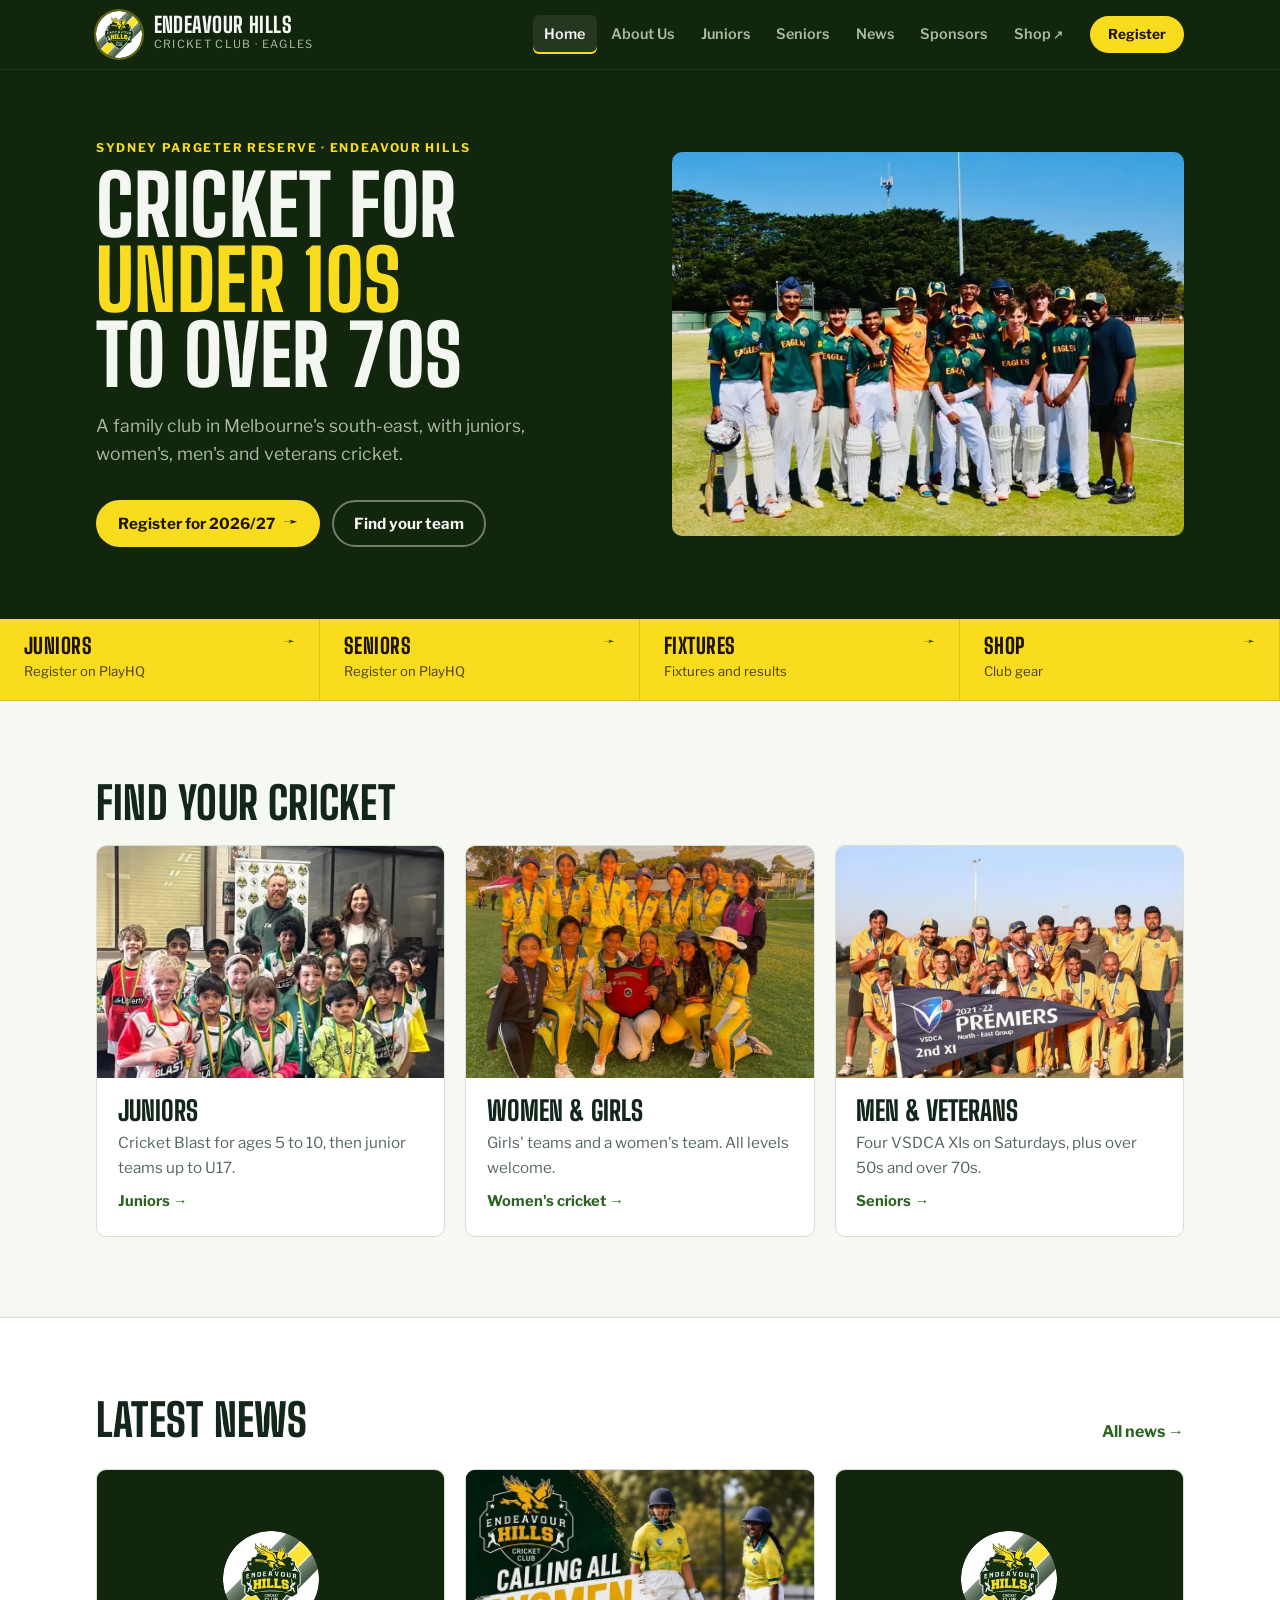
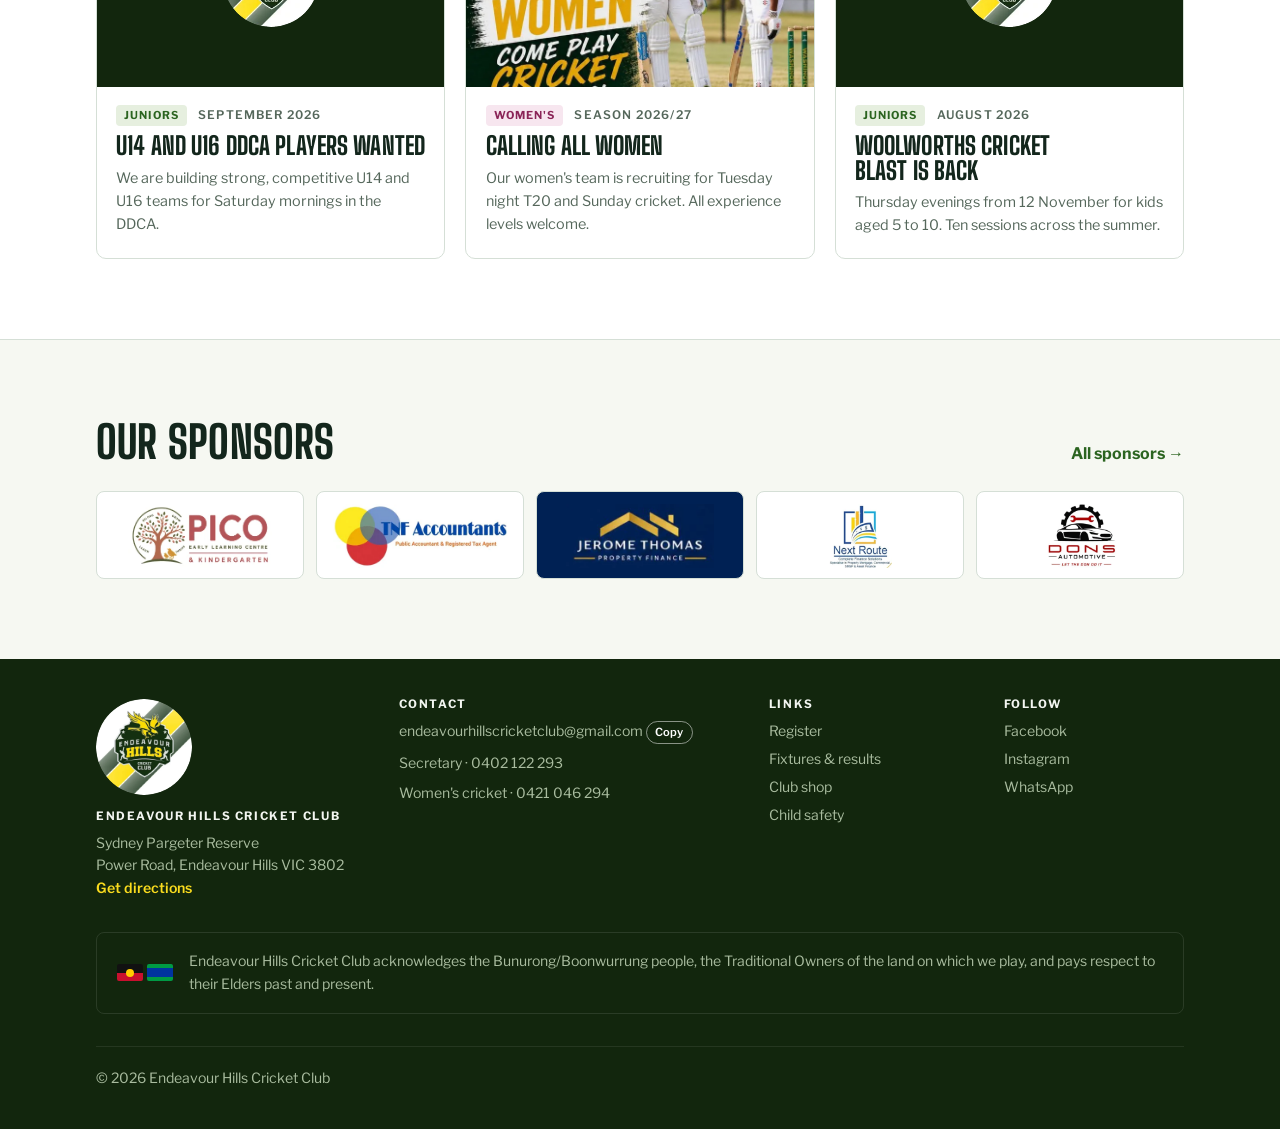
==== commit f420695a: "Add files via upload" ====
--- a/index.html
+++ b/index.html
@@ -38,77 +38,51 @@
 </header>
 
 <main id="main">
-<section class="hero2">
-  <div class="wrap hero2-grid">
+<section class="hero3">
+  <div class="wrap hero3-grid">
     <div>
       <p class="eyebrow">Sydney Pargeter Reserve · Endeavour Hills</p>
       <h1>Cricket for <em>under 10s</em> to over 70s</h1>
-      <p class="sub">The Eagles are a family club in Melbourne's south-east. <strong>Four men's XIs in the VSDCA</strong>, juniors from Woolworths Cricket Blast up, girls' and women's cricket, and veterans who still turn up every week.</p>
+      <p class="sub">A family club in Melbourne's south-east, with juniors, women's, men's and veterans cricket.</p>
       <div class="hero-ctas">
         <a class="btn btn-gold" href="https://www.playhq.com/cricket-australia/org/endeavour-hills-cricket-club/f1b54310">Register for 2026/27 <span class="arrow">→</span></a>
         <a class="btn btn-ghost" href="#play">Find your team</a>
       </div>
-      <p class="season-pill">Season 2026/27 is underway</p>
     </div>
-    <div class="mosaic">
-      <figure><img src="images/jgcraig-team.webp" alt="Endeavour Hills juniors in green Eagles shirts on a turf ground" style="object-position: 50% 40%"><figcaption>J.G. Craig Shield squad</figcaption></figure>
-      <figure><img src="images/blast.webp" alt="Woolworths Cricket Blast kids with their medals" style="object-position: 50% 35%"><figcaption>Cricket Blast</figcaption></figure>
-      <figure><img src="images/girls-shield.webp" alt="Eagles girls' team with their shield" style="object-position: 50% 45%"><figcaption>Girls' cricket</figcaption></figure>
+    <figure class="hero3-photo"><img src="images/jgcraig-team.webp" alt="Endeavour Hills juniors in green Eagles shirts on a turf ground" style="object-position: 50% 40%"></figure>
+  </div>
+</section>
+
+<nav class="actions" aria-label="Quick links">
+  <a class="action" href="https://www.playhq.com/cricket-australia/org/endeavour-hills-cricket-club/f1b54310"><b>Juniors <span class="arrow">→</span></b><span>Register on PlayHQ</span></a>
+  <a class="action" href="https://www.playhq.com/cricket-australia/register/514d33"><b>Seniors <span class="arrow">→</span></b><span>Register on PlayHQ</span></a>
+  <a class="action" href="https://www.playhq.com/cricket-australia/org/endeavour-hills-cricket-club/f1b54310"><b>Fixtures <span class="arrow">→</span></b><span>Fixtures and results</span></a>
+  <a class="action" href="https://www.playhq.com/cricket-australia/org/endeavour-hills-cricket-club/f1b54310/shop"><b>Shop <span class="arrow">→</span></b><span>Club gear</span></a>
+</nav>
+
+<section id="play">
+  <div class="wrap">
+    <h2 class="h-sec">Find your cricket</h2>
+    <div class="scards">
+      <a class="scard" href="juniors.html">
+        <span class="scard-photo"><img src="images/blast.webp" alt="Woolworths Cricket Blast kids with their medals" loading="lazy" style="object-position: 50% 40%"></span>
+        <span class="scard-body"><b>Juniors</b><span>Cricket Blast for ages 5 to 10, then junior teams up to U17.</span><span class="more">Juniors →</span></span>
+      </a>
+      <a class="scard" href="seniors.html#women">
+        <span class="scard-photo"><img src="images/girls-shield.webp" alt="Eagles girls' team with their shield" loading="lazy" style="object-position: 50% 45%"></span>
+        <span class="scard-body"><b>Women &amp; girls</b><span>Girls' teams and a women's team. All levels welcome.</span><span class="more">Women's cricket →</span></span>
+      </a>
+      <a class="scard" href="seniors.html">
+        <span class="scard-photo"><img src="images/seconds-2122.webp" alt="2nd XI with the VSDCA premiership pennant" loading="lazy" style="object-position: 50% 60%"></span>
+        <span class="scard-body"><b>Men &amp; veterans</b><span>Four VSDCA XIs on Saturdays, plus over 50s and over 70s.</span><span class="more">Seniors →</span></span>
+      </a>
     </div>
   </div>
 </section>
 
-<nav class="actions" aria-label="Quick links">
-  <a class="action" href="https://www.playhq.com/cricket-australia/org/endeavour-hills-cricket-club/f1b54310"><b>Juniors <span class="arrow">→</span></b><span>Register a junior on PlayHQ</span></a>
-  <a class="action" href="https://www.playhq.com/cricket-australia/register/514d33"><b>Seniors <span class="arrow">→</span></b><span>Senior registration on PlayHQ</span></a>
-  <a class="action" href="https://www.playhq.com/cricket-australia/org/endeavour-hills-cricket-club/f1b54310"><b>Fixtures <span class="arrow">→</span></b><span>Fixtures, results and ladders</span></a>
-  <a class="action" href="https://www.playhq.com/cricket-australia/org/endeavour-hills-cricket-club/f1b54310/shop"><b>Shop <span class="arrow">→</span></b><span>Club gear on PlayHQ</span></a>
-</nav>
-
-<section id="whats-on">
+<section class="alt">
   <div class="wrap">
-    <div class="section-head">
-      <p class="eyebrow">What's on</p>
-      <h2>This season at the club</h2>
-    </div>
-    <div class="whats-on">
-      <a class="event" href="juniors.html#blast"><span class="datebox"><small>Thu</small><b>12 Nov</b></span><span><h3>Cricket Blast starts</h3><p>Thursdays 5:30 – 6:30 pm for kids aged 5 to 10.</p></span></a>
-      <a class="event" href="seniors.html#women"><span class="datebox"><small>Every</small><b>Tue</b></span><span><h3>Women's T20 nights</h3><p>New players of every level welcome this season.</p></span></a>
-      <a class="event" href="juniors.html#jg-craig"><span class="datebox"><small>2027</small><b>Jan</b></span><span><h3>J.G. Craig Shield</h3><p>Our U15 squad at the VSDCA carnival.</p></span></a>
-      <a class="event" href="https://www.playhq.com/cricket-australia/org/endeavour-hills-cricket-club/f1b54310"><span class="datebox"><small>Open</small><b>Now</b></span><span><h3>Junior registration</h3><p>Friday, Saturday and Sunday teams across three associations.</p></span></a>
-    </div>
-  </div>
-</section>
-
-<section id="play" class="alt">
-  <div class="wrap">
-    <div class="intro2">
-      <div class="section-head" style="margin:0">
-        <p class="eyebrow">Get involved</p>
-        <h2>Find your cricket</h2>
-      </div>
-      <p class="lede">One club, every age. Pick where you fit and register through PlayHQ. Not sure where to start? Email the club and we'll point you to the right team.</p>
-    </div>
-    <div class="pathway">
-      <article class="path"><figure class="path-photo"><img src="images/blast.webp" alt="Woolworths Cricket Blast kids with their medals" loading="lazy" style="object-position: 50% 40%"></figure><div class="path-body"><div class="path-top"><span class="age">Ages 5–10</span><span class="path-kind">Starters</span></div><h3>Woolworths Cricket Blast</h3><p>Fun, active Thursday sessions where kids learn to bat, bowl and catch. Starts 12 November.</p><a class="more" href="juniors.html#blast">More about Blast →</a></div></article>
-      <article class="path"><figure class="path-photo"><img src="images/juniors-trophy.webp" alt="Junior Eagles celebrating with a trophy" loading="lazy" style="object-position: 50% 45%"></figure><div class="path-body"><div class="path-top"><span class="age">U10 – U17</span><span class="path-kind">Juniors</span></div><h3>Junior teams</h3><dl class="facts"><div><dt>Leagues</dt><dd>Ferntree Gully DCA, ISEC and DDCA</dd></div><div><dt>Days</dt><dd>Friday, Saturday and Sunday</dd></div><div><dt>Turf</dt><dd>From U13 to U17</dd></div></dl><a class="more" href="juniors.html#teams">Junior teams →</a></div></article>
-      <article class="path"><figure class="path-photo"><img src="images/jgcraig-team.webp" alt="Endeavour Hills J.G. Craig Shield squad in green Eagles shirts" loading="lazy" style="object-position: 50% 35%"></figure><div class="path-body"><div class="path-top"><span class="age">Under 15</span><span class="path-kind">Representative</span></div><h3>J.G. Craig Shield</h3><p>Our U15 squad plays the VSDCA carnival every January. The 2027 squad has been named.</p><a class="more" href="juniors.html#jg-craig">See the 2027 squad →</a></div></article>
-      <article class="path feature"><figure class="path-photo"><img src="images/seconds-2122.webp" alt="2nd XI with the VSDCA premiership pennant" loading="lazy" style="object-position: 50% 60%"><figcaption>2nd XI · VSDCA premiers 2021/22</figcaption></figure><div class="path-body"><div class="path-top"><span class="age">Men</span><span class="path-kind">Saturdays · Turf</span></div><h3>VSDCA 1st to 4th XI</h3><p>Turf cricket in Victoria's second tier of club cricket, with seniors who coach and mentor the juniors.</p><a class="more" href="seniors.html#mens">Men's cricket →</a></div></article>
-      <article class="path"><figure class="path-photo"><img src="images/girls-shield.webp" alt="Eagles girls' team with their shield" loading="lazy" style="object-position: 50% 45%"></figure><div class="path-body"><div class="path-top"><span class="age">Girls &amp; women</span><span class="path-kind">All levels</span></div><h3>Women's &amp; girls' cricket</h3><p>Girls' teams, and a women's team with Tuesday night T20 and Sunday cricket.</p><a class="more" href="seniors.html#women">Join the women's team →</a></div></article>
-      <article class="path"><figure class="path-photo vets"><img src="images/logo-512.webp" alt=""><span>O50 · O70</span></figure><div class="path-body"><div class="path-top"><span class="age">Over 50 · Over 70</span><span class="path-kind">Veterans</span></div><h3>Veterans</h3><p>Over 50s and Over 70s cricket with Veterans Cricket Victoria, including midweek games.</p><a class="more" href="seniors.html#veterans">Veterans cricket →</a></div></article>
-    </div>
-  </div>
-</section>
-
-<section id="latest">
-  <div class="wrap">
-    <div class="intro2">
-      <div class="section-head" style="margin:0">
-        <p class="eyebrow">Club news</p>
-        <h2>Latest from the nets</h2>
-      </div>
-      <div style="justify-self:end"><a class="btn btn-line" href="news.html">All club news <span class="arrow">→</span></a></div>
-    </div>
+    <div class="h-row"><h2 class="h-sec">Latest news</h2><a class="link-more" href="news.html">All news →</a></div>
     <div class="cards3">
       <a class="ncard" href="news.html#ddca-u14-u16">
         <div class="thumb crest"><img src="images/logo-160.webp" alt="" loading="lazy"></div>
@@ -138,35 +112,9 @@
   </div>
 </section>
 
-<section class="dark-sec">
+<section>
   <div class="wrap">
-    <div class="intro2">
-      <div class="section-head" style="margin:0">
-        <p class="eyebrow">Flags &amp; silverware</p>
-        <h2>Premiers 2024/25</h2>
-      </div>
-      <p class="lede">Eagles Friday Gold won the Ferntree Gully &amp; District U14 Mixed 1 flag. Tap the photo to see the full team.</p>
-    </div>
-    <div class="flags">
-      <figure class="flag wide">
-        <button type="button" data-zoom aria-label="View photo: Eagles Friday Gold · U14 Mixed 1"><img src="images/u14-gold-2425.webp" alt="Eagles Friday Gold, FTGDCA Under 14 Mixed 1 premiers 2024/25, team photo with names" loading="lazy"></button>
-        <figcaption><b>Eagles Friday Gold · U14 Mixed 1</b><span>FTGDCA premiers 2024/25</span></figcaption>
-        <p class="flag-note">Captain Aarav Babbar. Coaches Bhanu Singh and Varun Babbar.</p>
-      </figure>
-    </div>
-    <div class="more-row"><a class="btn btn-gold" href="juniors.html#premiers">More premiership teams <span class="arrow">→</span></a></div>
-  </div>
-</section>
-
-<section class="alt">
-  <div class="wrap">
-    <div class="intro2">
-      <div class="section-head" style="margin:0">
-        <p class="eyebrow">Our sponsors</p>
-        <h2>Backing the Eagles</h2>
-      </div>
-      <div style="justify-self:end"><a class="btn btn-line" href="sponsors.html">Meet our sponsors <span class="arrow">→</span></a></div>
-    </div>
+    <div class="h-row"><h2 class="h-sec">Our sponsors</h2><a class="link-more" href="sponsors.html">All sponsors →</a></div>
     <div class="strip">
       <a class="" href="https://picoearlylearning.com.au/"><img src="images/sponsors/pico.webp" alt="PICO Early Learning Centre &amp; Kindergarten" loading="lazy"></a>
       <a class="" href="https://tnfaccountants.com.au/"><img src="images/sponsors/tnf.webp" alt="TNF Accountants" loading="lazy"></a>
@@ -177,59 +125,38 @@
   </div>
 </section>
 
-<section id="contact" class="contact">
-  <div class="wrap contact-grid">
-    <div>
-      <p class="eyebrow">Find us</p>
-      <h2>Come down to the ground</h2>
-      <div class="ground">
-        <b>Sydney Pargeter Reserve</b>
-        <span>Power Road, Endeavour Hills VIC 3802</span>
-      </div>
-      <div class="hero-ctas">
-        <a class="btn btn-gold" href="https://www.google.com/maps/search/?api=1&amp;query=Sydney+Pargeter+Reserve+Power+Road+Endeavour+Hills+VIC+3802">Open in Google Maps <span class="arrow">→</span></a>
-      </div>
-    </div>
-    <div class="contact-list">
-      <div class="contact-item">
-        <span class="k">Email</span>
-        <span class="v"><span class="copy-src">endeavourhillscricketclub@gmail.com</span><button class="copy" type="button" data-copy="endeavourhillscricketclub@gmail.com">Copy</button></span>
-      </div>
-      <div class="contact-item"><span class="k">Secretary</span><span class="v">Sachira Weerasinghe · 0402 122 293</span></div>
-      <div class="contact-item"><span class="k">Women's cricket</span><span class="v">Andrew · 0421 046 294</span></div>
-      <div class="contact-item"><span class="k">WhatsApp</span><span class="v"><a href="https://wa.me/61422273621">+61 422 273 621</a></span></div>
-      <div class="contact-item"><span class="k">Follow</span><span class="v"><a href="https://www.facebook.com/EHCCEagles">Facebook</a> <a href="https://www.instagram.com/ehcc.eagles/">Instagram</a></span></div>
-    </div>
-  </div>
-</section>
 </main>
 
-<footer class="foot">
+<footer class="foot" id="contact">
   <div class="wrap">
     <div class="foot-grid">
       <div class="foot-club">
         <img class="foot-crest" src="images/logo-512.webp" alt="Endeavour Hills Cricket Club logo" width="96" height="96">
         <h4>Endeavour Hills Cricket Club</h4>
-        <p>Sydney Pargeter Reserve, Power Road,<br>Endeavour Hills VIC 3802</p>
+        <p>Sydney Pargeter Reserve<br>Power Road, Endeavour Hills VIC 3802<br><a class="u" href="https://www.google.com/maps/search/?api=1&amp;query=Sydney+Pargeter+Reserve+Power+Road+Endeavour+Hills+VIC+3802">Get directions</a></p>
       </div>
       <div>
-        <h4>Play</h4>
-        <ul><li><a href="juniors.html#blast">Woolworths Cricket Blast</a></li><li><a href="juniors.html">Juniors</a></li><li><a href="seniors.html">Men's cricket</a></li><li><a href="seniors.html#women">Women's cricket</a></li><li><a href="seniors.html#veterans">Veterans</a></li></ul>
+        <h4>Contact</h4>
+        <ul class="foot-contact">
+          <li><span class="copy-src">endeavourhillscricketclub@gmail.com</span> <button class="copy" type="button" data-copy="endeavourhillscricketclub@gmail.com">Copy</button></li>
+          <li>Secretary · 0402 122 293</li>
+          <li>Women's cricket · 0421 046 294</li>
+        </ul>
       </div>
       <div>
-        <h4>Club</h4>
-        <ul><li><a href="about.html">About us</a></li><li><a href="about.html#committee">Committee</a></li><li><a href="about.html#history">Honour board</a></li><li><a href="about.html#child-safe">Child safety</a></li><li><a href="news.html">News</a></li><li><a href="sponsors.html">Sponsors</a></li></ul>
+        <h4>Links</h4>
+        <ul><li><a href="https://www.playhq.com/cricket-australia/org/endeavour-hills-cricket-club/f1b54310">Register</a></li><li><a href="https://www.playhq.com/cricket-australia/org/endeavour-hills-cricket-club/f1b54310">Fixtures &amp; results</a></li><li><a href="https://www.playhq.com/cricket-australia/org/endeavour-hills-cricket-club/f1b54310/shop">Club shop</a></li><li><a href="about.html#child-safe">Child safety</a></li></ul>
       </div>
       <div>
-        <h4>Connect</h4>
-        <ul><li><a href="https://www.playhq.com/cricket-australia/org/endeavour-hills-cricket-club/f1b54310">Register on PlayHQ</a></li><li><a href="https://www.playhq.com/cricket-australia/org/endeavour-hills-cricket-club/f1b54310">Fixtures &amp; results</a></li><li><a href="https://www.playhq.com/cricket-australia/org/endeavour-hills-cricket-club/f1b54310/shop">Club shop</a></li><li><a href="https://www.facebook.com/EHCCEagles">Facebook</a></li><li><a href="https://www.instagram.com/ehcc.eagles/">Instagram</a></li></ul>
+        <h4>Follow</h4>
+        <ul><li><a href="https://www.facebook.com/EHCCEagles">Facebook</a></li><li><a href="https://www.instagram.com/ehcc.eagles/">Instagram</a></li><li><a href="https://wa.me/61422273621">WhatsApp</a></li></ul>
       </div>
     </div>
     <div class="ack">
       <div class="ack-flags" aria-hidden="true"><span class="ab"></span><span class="ts"></span></div>
       <p>Endeavour Hills Cricket Club acknowledges the Bunurong/Boonwurrung people, the Traditional Owners of the land on which we play, and pays respect to their Elders past and present.</p>
     </div>
-    <div class="foot-base"><span>© 2026 Endeavour Hills Cricket Club</span><span>Fixtures, results, registration and shop via PlayHQ</span></div>
+    <div class="foot-base"><span>© 2026 Endeavour Hills Cricket Club</span></div>
   </div>
 </footer>
 
--- a/styles.css
+++ b/styles.css
@@ -493,3 +493,53 @@
 .dark-sec { background: var(--board); color: var(--board-ink); }
 .dark-sec .eyebrow { color: var(--gold); }
 .dark-sec .lede, .dark-sec p { color: var(--board-dim); }
+
+/* =================== v3: simpler =================== */
+section { padding-block: clamp(3rem, 7vw, 5rem); }
+.narrow > * { max-width: 46rem; }
+.h-sec { margin-bottom: 1.25rem; }
+.h-sec + .lede { margin-top: -.5rem; }
+.h-row .h-sec { margin-bottom: 0; }
+.foot-grid { grid-template-columns: minmax(0, 1.2fr) minmax(0, 1.5fr) minmax(0, .9fr) minmax(0, .8fr); }
+@media (max-width: 760px) { .foot-grid { grid-template-columns: repeat(2, minmax(0, 1fr)); } .foot-grid > :nth-child(2) { grid-column: 1 / -1; } }
+.foot-contact li { overflow-wrap: anywhere; }
+@media (max-width: 520px) { .strip a:last-child:nth-child(odd) { grid-column: 1 / -1; } }
+.h-sec { font-size: clamp(2rem, 4.5vw, 2.8rem); text-transform: uppercase; }
+.h-row { display: flex; justify-content: space-between; align-items: baseline; gap: 1rem; flex-wrap: wrap; margin-bottom: 1.5rem; }
+.link-more { font-weight: 700; color: var(--green); text-decoration: none; }
+.link-more:hover { text-decoration: underline; }
+.hero3 { background: var(--board); color: var(--board-ink); padding-block: clamp(2.5rem, 6vw, 4.5rem); }
+.hero3-grid { display: grid; grid-template-columns: minmax(0, 1fr) minmax(0, 1fr); gap: clamp(2rem, 5vw, 4rem); align-items: center; }
+@media (max-width: 860px) { .hero3-grid { grid-template-columns: minmax(0, 1fr); } }
+.hero3 .eyebrow { color: var(--gold); }
+.hero3 h1 { font-size: clamp(3rem, 7vw, 5.2rem); text-transform: uppercase; line-height: .9; margin-top: .9rem; }
+.hero3 h1 em { font-style: normal; color: var(--gold); }
+.hero3 .sub { margin-top: 1.2rem; max-width: 30rem; font-size: 1.1rem; color: var(--board-dim); }
+.hero3-photo { margin: 0; border-radius: 10px; overflow: hidden; aspect-ratio: 4 / 3; max-width: 100%; }
+.hero3-photo img { width: 100%; height: 100%; object-fit: cover; display: block; }
+.scards { display: grid; grid-template-columns: repeat(3, minmax(0, 1fr)); gap: 1.25rem; }
+@media (max-width: 860px) { .scards { grid-template-columns: minmax(0, 1fr); } }
+.scard { display: grid; grid-template-rows: auto 1fr; border-radius: 10px; overflow: hidden; background: var(--surface); border: 1px solid var(--line); text-decoration: none; transition: border-color .15s ease, transform .15s ease; min-width: 0; }
+.scard:hover { border-color: var(--green); transform: translateY(-2px); }
+.scard-photo { display: block; aspect-ratio: 3 / 2; max-width: 100%; overflow: hidden; }
+.scard-photo img { width: 100%; height: 100%; object-fit: cover; display: block; }
+.scard-body { display: grid; gap: .45rem; padding: 1.2rem 1.3rem 1.4rem; }
+.scard-body b { font: 800 1.7rem/1 var(--f-display); text-transform: uppercase; }
+.scard-body span { color: var(--muted); font-size: .95rem; }
+.scard-body .more { color: var(--green); font-weight: 700; font-size: .92rem; margin-top: .2rem; }
+.prose3 { display: grid; gap: 1.1rem; font-size: 1.08rem; }
+.prose3 p { color: var(--ink); }
+.prose3 a, .safe a, .lede a, .foot a.u { color: var(--green); font-weight: 600; }
+.foot a.u { color: var(--gold); }
+ul.plain { list-style: none; padding: 0; margin: 0; display: grid; gap: .45rem; color: var(--muted); }
+ul.plain strong { color: var(--ink); }
+.caps { display: grid; grid-template-columns: repeat(2, minmax(0, 1fr)); gap: .5rem; }
+.cap { padding: .7rem .9rem; border: 1px solid var(--line); border-radius: 8px; display: grid; gap: .1rem; min-width: 0; }
+.cap span { font: 800 1.1rem/1 var(--f-display); text-transform: uppercase; color: var(--green); }
+.cap b { font-weight: 600; overflow-wrap: anywhere; }
+.foot-contact { gap: .5rem !important; }
+.foot .copy { padding: .3rem .55rem; font-size: .7rem; }
+.foot-base { justify-content: flex-start; }
+.split-body h2 { font-size: clamp(2rem, 4.5vw, 2.8rem); }
+.honour .lede { color: var(--board-dim); }
+.page-hero.photo { padding-block: clamp(3.5rem, 10vw, 6.5rem) clamp(2rem, 4vw, 3rem); }
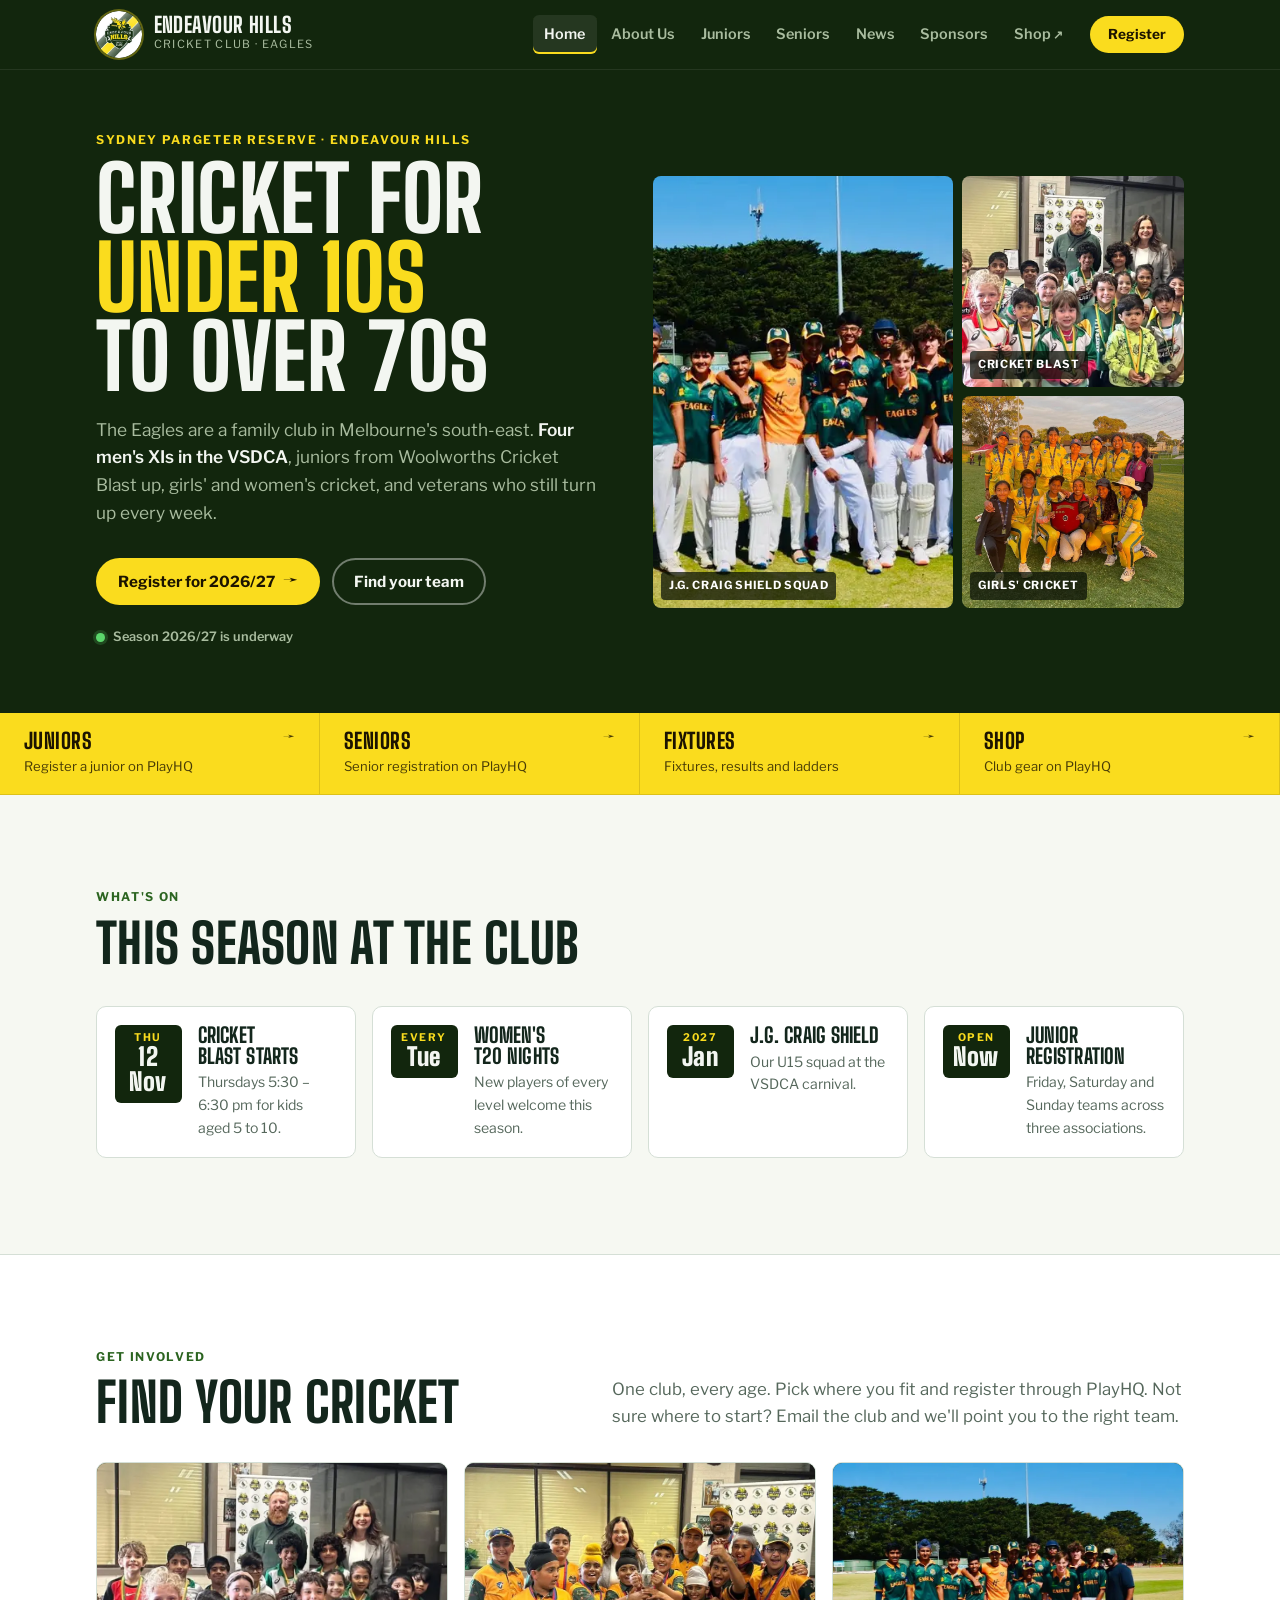
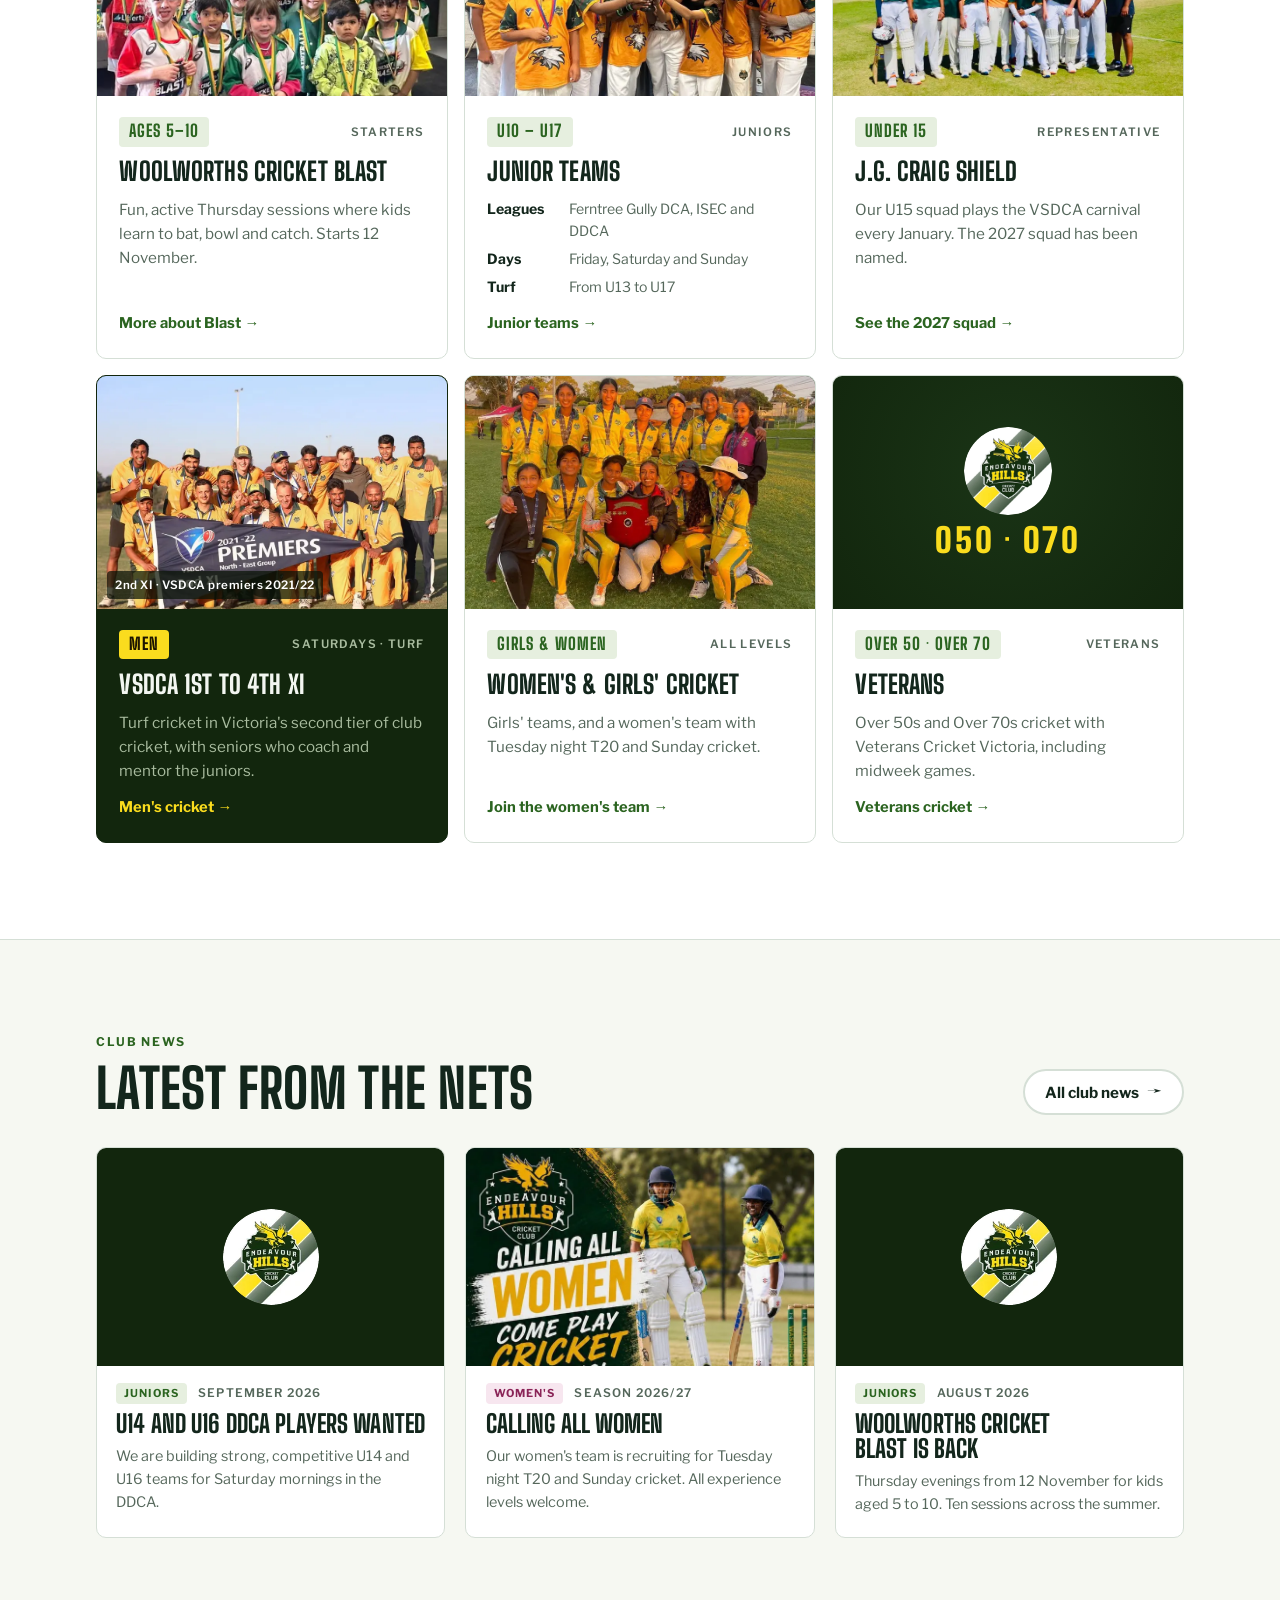
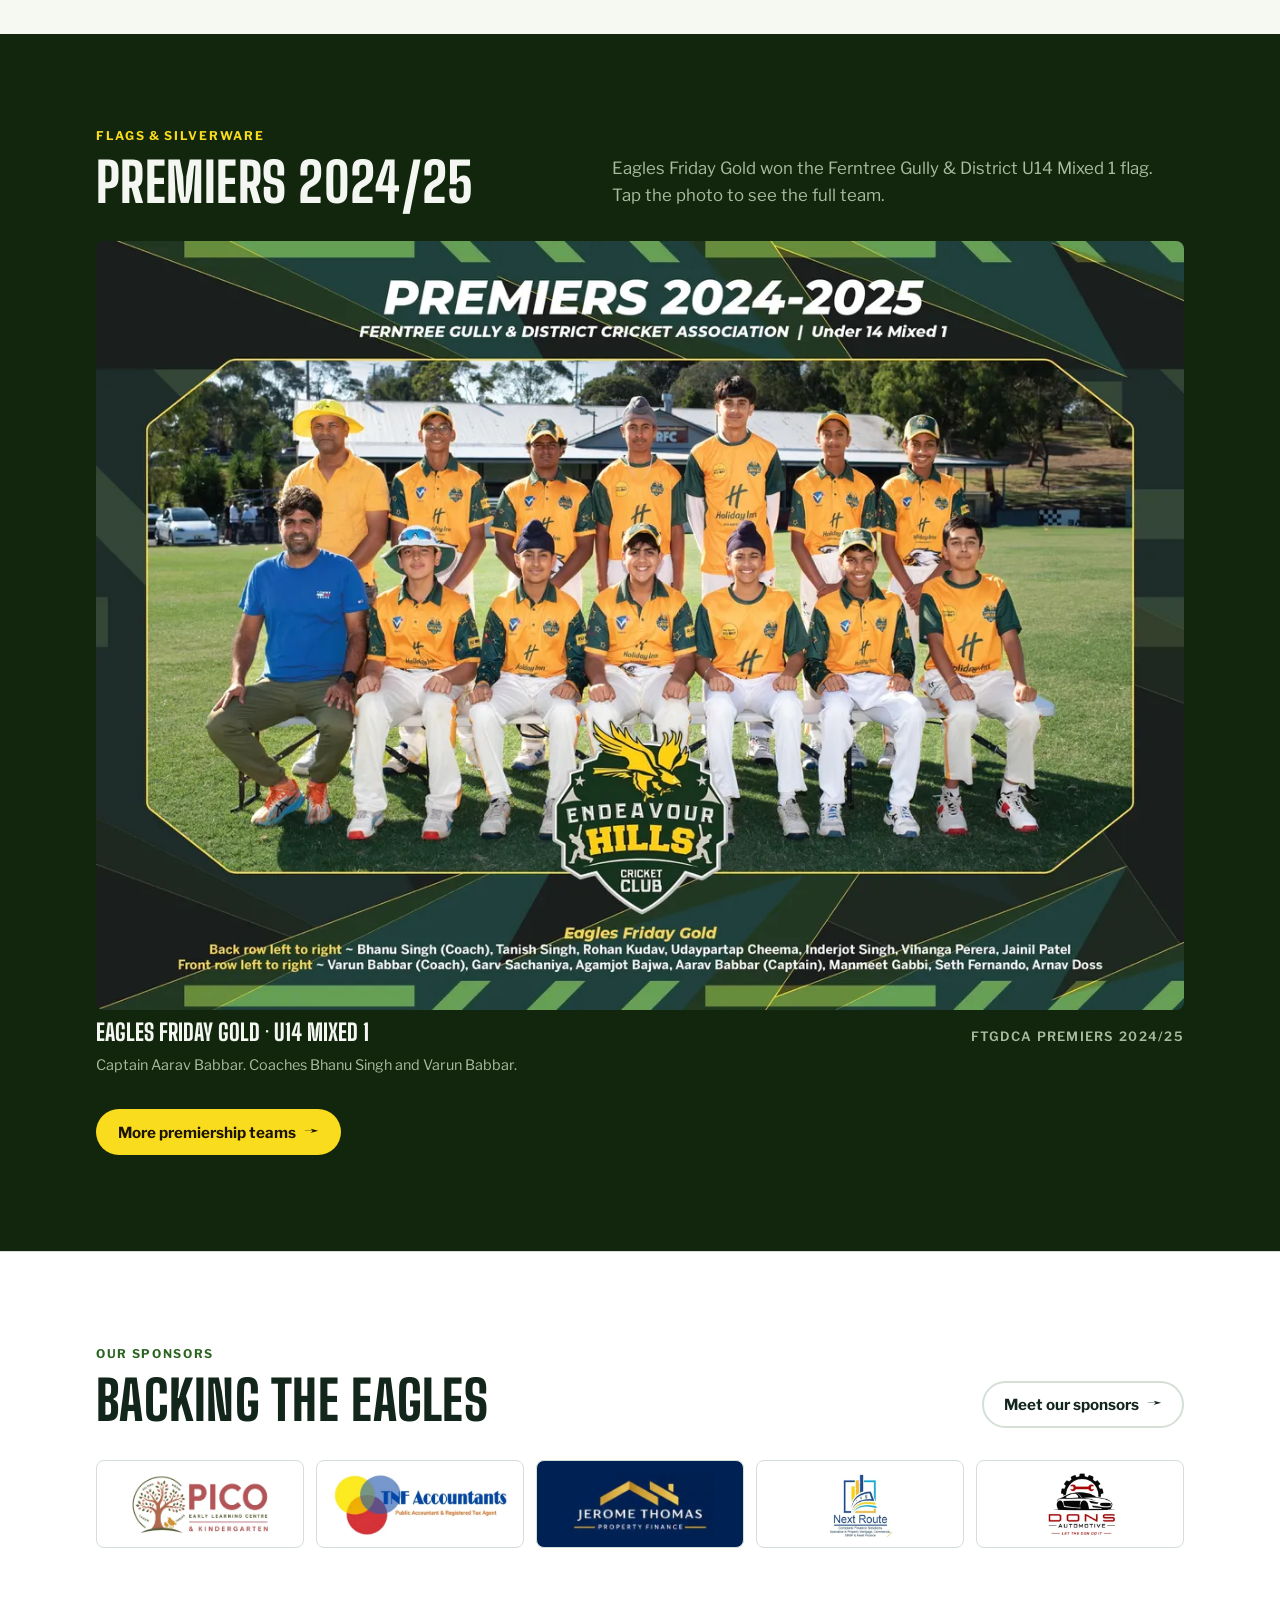
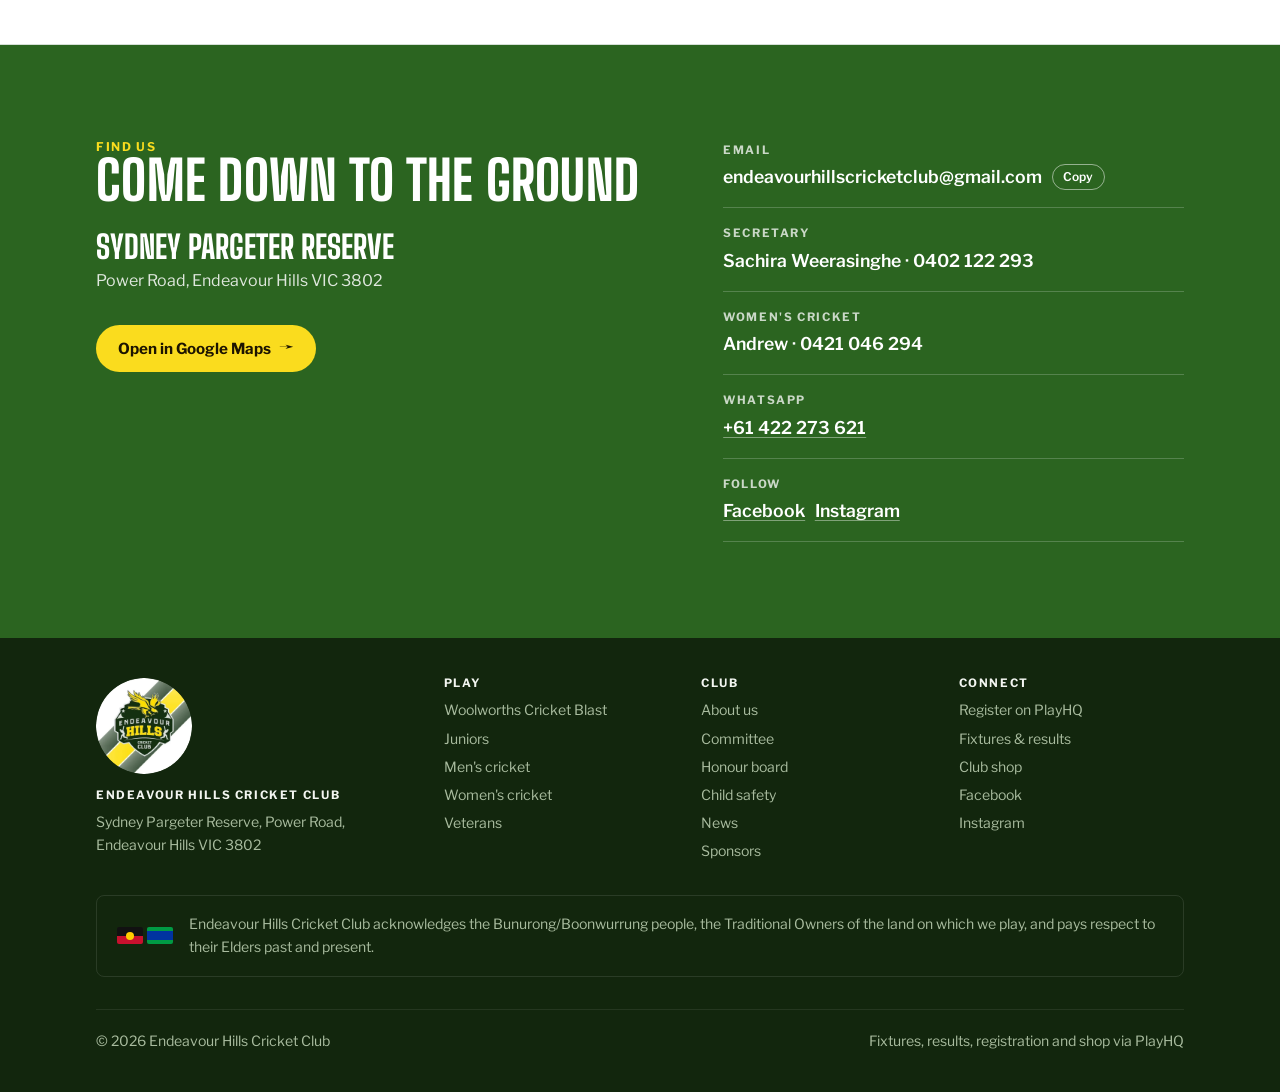
==== commit ac1aab47: "Add files via upload" ====
--- a/index.html
+++ b/index.html
@@ -38,51 +38,77 @@
 </header>
 
 <main id="main">
-<section class="hero3">
-  <div class="wrap hero3-grid">
+<section class="hero2">
+  <div class="wrap hero2-grid">
     <div>
       <p class="eyebrow">Sydney Pargeter Reserve · Endeavour Hills</p>
       <h1>Cricket for <em>under 10s</em> to over 70s</h1>
-      <p class="sub">A family club in Melbourne's south-east, with juniors, women's, men's and veterans cricket.</p>
+      <p class="sub">The Eagles are a family club in Melbourne's south-east. <strong>Four men's XIs in the VSDCA</strong>, juniors from Woolworths Cricket Blast up, girls' and women's cricket, and veterans who still turn up every week.</p>
       <div class="hero-ctas">
         <a class="btn btn-gold" href="https://www.playhq.com/cricket-australia/org/endeavour-hills-cricket-club/f1b54310">Register for 2026/27 <span class="arrow">→</span></a>
         <a class="btn btn-ghost" href="#play">Find your team</a>
       </div>
-    </div>
-    <figure class="hero3-photo"><img src="images/jgcraig-team.webp" alt="Endeavour Hills juniors in green Eagles shirts on a turf ground" style="object-position: 50% 40%"></figure>
+      <p class="season-pill">Season 2026/27 is underway</p>
+    </div>
+    <div class="mosaic">
+      <figure><img src="images/jgcraig-team.webp" alt="Endeavour Hills juniors in green Eagles shirts on a turf ground" style="object-position: 50% 40%"><figcaption>J.G. Craig Shield squad</figcaption></figure>
+      <figure><img src="images/blast.webp" alt="Woolworths Cricket Blast kids with their medals" style="object-position: 50% 35%"><figcaption>Cricket Blast</figcaption></figure>
+      <figure><img src="images/girls-shield.webp" alt="Eagles girls' team with their shield" style="object-position: 50% 45%"><figcaption>Girls' cricket</figcaption></figure>
+    </div>
   </div>
 </section>
 
 <nav class="actions" aria-label="Quick links">
-  <a class="action" href="https://www.playhq.com/cricket-australia/org/endeavour-hills-cricket-club/f1b54310"><b>Juniors <span class="arrow">→</span></b><span>Register on PlayHQ</span></a>
-  <a class="action" href="https://www.playhq.com/cricket-australia/register/514d33"><b>Seniors <span class="arrow">→</span></b><span>Register on PlayHQ</span></a>
-  <a class="action" href="https://www.playhq.com/cricket-australia/org/endeavour-hills-cricket-club/f1b54310"><b>Fixtures <span class="arrow">→</span></b><span>Fixtures and results</span></a>
-  <a class="action" href="https://www.playhq.com/cricket-australia/org/endeavour-hills-cricket-club/f1b54310/shop"><b>Shop <span class="arrow">→</span></b><span>Club gear</span></a>
+  <a class="action" href="https://www.playhq.com/cricket-australia/org/endeavour-hills-cricket-club/f1b54310"><b>Juniors <span class="arrow">→</span></b><span>Register a junior on PlayHQ</span></a>
+  <a class="action" href="https://www.playhq.com/cricket-australia/register/514d33"><b>Seniors <span class="arrow">→</span></b><span>Senior registration on PlayHQ</span></a>
+  <a class="action" href="https://www.playhq.com/cricket-australia/org/endeavour-hills-cricket-club/f1b54310"><b>Fixtures <span class="arrow">→</span></b><span>Fixtures, results and ladders</span></a>
+  <a class="action" href="https://www.playhq.com/cricket-australia/org/endeavour-hills-cricket-club/f1b54310/shop"><b>Shop <span class="arrow">→</span></b><span>Club gear on PlayHQ</span></a>
 </nav>
 
-<section id="play">
-  <div class="wrap">
-    <h2 class="h-sec">Find your cricket</h2>
-    <div class="scards">
-      <a class="scard" href="juniors.html">
-        <span class="scard-photo"><img src="images/blast.webp" alt="Woolworths Cricket Blast kids with their medals" loading="lazy" style="object-position: 50% 40%"></span>
-        <span class="scard-body"><b>Juniors</b><span>Cricket Blast for ages 5 to 10, then junior teams up to U17.</span><span class="more">Juniors →</span></span>
-      </a>
-      <a class="scard" href="seniors.html#women">
-        <span class="scard-photo"><img src="images/girls-shield.webp" alt="Eagles girls' team with their shield" loading="lazy" style="object-position: 50% 45%"></span>
-        <span class="scard-body"><b>Women &amp; girls</b><span>Girls' teams and a women's team. All levels welcome.</span><span class="more">Women's cricket →</span></span>
-      </a>
-      <a class="scard" href="seniors.html">
-        <span class="scard-photo"><img src="images/seconds-2122.webp" alt="2nd XI with the VSDCA premiership pennant" loading="lazy" style="object-position: 50% 60%"></span>
-        <span class="scard-body"><b>Men &amp; veterans</b><span>Four VSDCA XIs on Saturdays, plus over 50s and over 70s.</span><span class="more">Seniors →</span></span>
-      </a>
-    </div>
-  </div>
-</section>
-
-<section class="alt">
-  <div class="wrap">
-    <div class="h-row"><h2 class="h-sec">Latest news</h2><a class="link-more" href="news.html">All news →</a></div>
+<section id="whats-on">
+  <div class="wrap">
+    <div class="section-head">
+      <p class="eyebrow">What's on</p>
+      <h2>This season at the club</h2>
+    </div>
+    <div class="whats-on">
+      <a class="event" href="juniors.html#blast"><span class="datebox"><small>Thu</small><b>12 Nov</b></span><span><h3>Cricket Blast starts</h3><p>Thursdays 5:30 – 6:30 pm for kids aged 5 to 10.</p></span></a>
+      <a class="event" href="seniors.html#women"><span class="datebox"><small>Every</small><b>Tue</b></span><span><h3>Women's T20 nights</h3><p>New players of every level welcome this season.</p></span></a>
+      <a class="event" href="juniors.html#jg-craig"><span class="datebox"><small>2027</small><b>Jan</b></span><span><h3>J.G. Craig Shield</h3><p>Our U15 squad at the VSDCA carnival.</p></span></a>
+      <a class="event" href="https://www.playhq.com/cricket-australia/org/endeavour-hills-cricket-club/f1b54310"><span class="datebox"><small>Open</small><b>Now</b></span><span><h3>Junior registration</h3><p>Friday, Saturday and Sunday teams across three associations.</p></span></a>
+    </div>
+  </div>
+</section>
+
+<section id="play" class="alt">
+  <div class="wrap">
+    <div class="intro2">
+      <div class="section-head" style="margin:0">
+        <p class="eyebrow">Get involved</p>
+        <h2>Find your cricket</h2>
+      </div>
+      <p class="lede">One club, every age. Pick where you fit and register through PlayHQ. Not sure where to start? Email the club and we'll point you to the right team.</p>
+    </div>
+    <div class="pathway">
+      <article class="path"><figure class="path-photo"><img src="images/blast.webp" alt="Woolworths Cricket Blast kids with their medals" loading="lazy" style="object-position: 50% 40%"></figure><div class="path-body"><div class="path-top"><span class="age">Ages 5–10</span><span class="path-kind">Starters</span></div><h3>Woolworths Cricket Blast</h3><p>Fun, active Thursday sessions where kids learn to bat, bowl and catch. Starts 12 November.</p><a class="more" href="juniors.html#blast">More about Blast →</a></div></article>
+      <article class="path"><figure class="path-photo"><img src="images/juniors-trophy.webp" alt="Junior Eagles celebrating with a trophy" loading="lazy" style="object-position: 50% 45%"></figure><div class="path-body"><div class="path-top"><span class="age">U10 – U17</span><span class="path-kind">Juniors</span></div><h3>Junior teams</h3><dl class="facts"><div><dt>Leagues</dt><dd>Ferntree Gully DCA, ISEC and DDCA</dd></div><div><dt>Days</dt><dd>Friday, Saturday and Sunday</dd></div><div><dt>Turf</dt><dd>From U13 to U17</dd></div></dl><a class="more" href="juniors.html#teams">Junior teams →</a></div></article>
+      <article class="path"><figure class="path-photo"><img src="images/jgcraig-team.webp" alt="Endeavour Hills J.G. Craig Shield squad in green Eagles shirts" loading="lazy" style="object-position: 50% 35%"></figure><div class="path-body"><div class="path-top"><span class="age">Under 15</span><span class="path-kind">Representative</span></div><h3>J.G. Craig Shield</h3><p>Our U15 squad plays the VSDCA carnival every January. The 2027 squad has been named.</p><a class="more" href="juniors.html#jg-craig">See the 2027 squad →</a></div></article>
+      <article class="path feature"><figure class="path-photo"><img src="images/seconds-2122.webp" alt="2nd XI with the VSDCA premiership pennant" loading="lazy" style="object-position: 50% 60%"><figcaption>2nd XI · VSDCA premiers 2021/22</figcaption></figure><div class="path-body"><div class="path-top"><span class="age">Men</span><span class="path-kind">Saturdays · Turf</span></div><h3>VSDCA 1st to 4th XI</h3><p>Turf cricket in Victoria's second tier of club cricket, with seniors who coach and mentor the juniors.</p><a class="more" href="seniors.html#mens">Men's cricket →</a></div></article>
+      <article class="path"><figure class="path-photo"><img src="images/girls-shield.webp" alt="Eagles girls' team with their shield" loading="lazy" style="object-position: 50% 45%"></figure><div class="path-body"><div class="path-top"><span class="age">Girls &amp; women</span><span class="path-kind">All levels</span></div><h3>Women's &amp; girls' cricket</h3><p>Girls' teams, and a women's team with Tuesday night T20 and Sunday cricket.</p><a class="more" href="seniors.html#women">Join the women's team →</a></div></article>
+      <article class="path"><figure class="path-photo vets"><img src="images/logo-512.webp" alt=""><span>O50 · O70</span></figure><div class="path-body"><div class="path-top"><span class="age">Over 50 · Over 70</span><span class="path-kind">Veterans</span></div><h3>Veterans</h3><p>Over 50s and Over 70s cricket with Veterans Cricket Victoria, including midweek games.</p><a class="more" href="seniors.html#veterans">Veterans cricket →</a></div></article>
+    </div>
+  </div>
+</section>
+
+<section id="latest">
+  <div class="wrap">
+    <div class="intro2">
+      <div class="section-head" style="margin:0">
+        <p class="eyebrow">Club news</p>
+        <h2>Latest from the nets</h2>
+      </div>
+      <div style="justify-self:end"><a class="btn btn-line" href="news.html">All club news <span class="arrow">→</span></a></div>
+    </div>
     <div class="cards3">
       <a class="ncard" href="news.html#ddca-u14-u16">
         <div class="thumb crest"><img src="images/logo-160.webp" alt="" loading="lazy"></div>
@@ -112,9 +138,35 @@
   </div>
 </section>
 
-<section>
-  <div class="wrap">
-    <div class="h-row"><h2 class="h-sec">Our sponsors</h2><a class="link-more" href="sponsors.html">All sponsors →</a></div>
+<section class="dark-sec">
+  <div class="wrap">
+    <div class="intro2">
+      <div class="section-head" style="margin:0">
+        <p class="eyebrow">Flags &amp; silverware</p>
+        <h2>Premiers 2024/25</h2>
+      </div>
+      <p class="lede">Eagles Friday Gold won the Ferntree Gully &amp; District U14 Mixed 1 flag. Tap the photo to see the full team.</p>
+    </div>
+    <div class="flags">
+      <figure class="flag wide">
+        <button type="button" data-zoom aria-label="View photo: Eagles Friday Gold · U14 Mixed 1"><img src="images/u14-gold-2425.webp" alt="Eagles Friday Gold, FTGDCA Under 14 Mixed 1 premiers 2024/25, team photo with names" loading="lazy"></button>
+        <figcaption><b>Eagles Friday Gold · U14 Mixed 1</b><span>FTGDCA premiers 2024/25</span></figcaption>
+        <p class="flag-note">Captain Aarav Babbar. Coaches Bhanu Singh and Varun Babbar.</p>
+      </figure>
+    </div>
+    <div class="more-row"><a class="btn btn-gold" href="juniors.html#premiers">More premiership teams <span class="arrow">→</span></a></div>
+  </div>
+</section>
+
+<section class="alt">
+  <div class="wrap">
+    <div class="intro2">
+      <div class="section-head" style="margin:0">
+        <p class="eyebrow">Our sponsors</p>
+        <h2>Backing the Eagles</h2>
+      </div>
+      <div style="justify-self:end"><a class="btn btn-line" href="sponsors.html">Meet our sponsors <span class="arrow">→</span></a></div>
+    </div>
     <div class="strip">
       <a class="" href="https://picoearlylearning.com.au/"><img src="images/sponsors/pico.webp" alt="PICO Early Learning Centre &amp; Kindergarten" loading="lazy"></a>
       <a class="" href="https://tnfaccountants.com.au/"><img src="images/sponsors/tnf.webp" alt="TNF Accountants" loading="lazy"></a>
@@ -125,38 +177,59 @@
   </div>
 </section>
 
+<section id="contact" class="contact">
+  <div class="wrap contact-grid">
+    <div>
+      <p class="eyebrow">Find us</p>
+      <h2>Come down to the ground</h2>
+      <div class="ground">
+        <b>Sydney Pargeter Reserve</b>
+        <span>Power Road, Endeavour Hills VIC 3802</span>
+      </div>
+      <div class="hero-ctas">
+        <a class="btn btn-gold" href="https://www.google.com/maps/search/?api=1&amp;query=Sydney+Pargeter+Reserve+Power+Road+Endeavour+Hills+VIC+3802">Open in Google Maps <span class="arrow">→</span></a>
+      </div>
+    </div>
+    <div class="contact-list">
+      <div class="contact-item">
+        <span class="k">Email</span>
+        <span class="v"><span class="copy-src">endeavourhillscricketclub@gmail.com</span><button class="copy" type="button" data-copy="endeavourhillscricketclub@gmail.com">Copy</button></span>
+      </div>
+      <div class="contact-item"><span class="k">Secretary</span><span class="v">Sachira Weerasinghe · 0402 122 293</span></div>
+      <div class="contact-item"><span class="k">Women's cricket</span><span class="v">Andrew · 0421 046 294</span></div>
+      <div class="contact-item"><span class="k">WhatsApp</span><span class="v"><a href="https://wa.me/61422273621">+61 422 273 621</a></span></div>
+      <div class="contact-item"><span class="k">Follow</span><span class="v"><a href="https://www.facebook.com/EHCCEagles">Facebook</a> <a href="https://www.instagram.com/ehcc.eagles/">Instagram</a></span></div>
+    </div>
+  </div>
+</section>
 </main>
 
-<footer class="foot" id="contact">
+<footer class="foot">
   <div class="wrap">
     <div class="foot-grid">
       <div class="foot-club">
         <img class="foot-crest" src="images/logo-512.webp" alt="Endeavour Hills Cricket Club logo" width="96" height="96">
         <h4>Endeavour Hills Cricket Club</h4>
-        <p>Sydney Pargeter Reserve<br>Power Road, Endeavour Hills VIC 3802<br><a class="u" href="https://www.google.com/maps/search/?api=1&amp;query=Sydney+Pargeter+Reserve+Power+Road+Endeavour+Hills+VIC+3802">Get directions</a></p>
+        <p>Sydney Pargeter Reserve, Power Road,<br>Endeavour Hills VIC 3802</p>
       </div>
       <div>
-        <h4>Contact</h4>
-        <ul class="foot-contact">
-          <li><span class="copy-src">endeavourhillscricketclub@gmail.com</span> <button class="copy" type="button" data-copy="endeavourhillscricketclub@gmail.com">Copy</button></li>
-          <li>Secretary · 0402 122 293</li>
-          <li>Women's cricket · 0421 046 294</li>
-        </ul>
+        <h4>Play</h4>
+        <ul><li><a href="juniors.html#blast">Woolworths Cricket Blast</a></li><li><a href="juniors.html">Juniors</a></li><li><a href="seniors.html">Men's cricket</a></li><li><a href="seniors.html#women">Women's cricket</a></li><li><a href="seniors.html#veterans">Veterans</a></li></ul>
       </div>
       <div>
-        <h4>Links</h4>
-        <ul><li><a href="https://www.playhq.com/cricket-australia/org/endeavour-hills-cricket-club/f1b54310">Register</a></li><li><a href="https://www.playhq.com/cricket-australia/org/endeavour-hills-cricket-club/f1b54310">Fixtures &amp; results</a></li><li><a href="https://www.playhq.com/cricket-australia/org/endeavour-hills-cricket-club/f1b54310/shop">Club shop</a></li><li><a href="about.html#child-safe">Child safety</a></li></ul>
+        <h4>Club</h4>
+        <ul><li><a href="about.html">About us</a></li><li><a href="about.html#committee">Committee</a></li><li><a href="about.html#history">Honour board</a></li><li><a href="about.html#child-safe">Child safety</a></li><li><a href="news.html">News</a></li><li><a href="sponsors.html">Sponsors</a></li></ul>
       </div>
       <div>
-        <h4>Follow</h4>
-        <ul><li><a href="https://www.facebook.com/EHCCEagles">Facebook</a></li><li><a href="https://www.instagram.com/ehcc.eagles/">Instagram</a></li><li><a href="https://wa.me/61422273621">WhatsApp</a></li></ul>
+        <h4>Connect</h4>
+        <ul><li><a href="https://www.playhq.com/cricket-australia/org/endeavour-hills-cricket-club/f1b54310">Register on PlayHQ</a></li><li><a href="https://www.playhq.com/cricket-australia/org/endeavour-hills-cricket-club/f1b54310">Fixtures &amp; results</a></li><li><a href="https://www.playhq.com/cricket-australia/org/endeavour-hills-cricket-club/f1b54310/shop">Club shop</a></li><li><a href="https://www.facebook.com/EHCCEagles">Facebook</a></li><li><a href="https://www.instagram.com/ehcc.eagles/">Instagram</a></li></ul>
       </div>
     </div>
     <div class="ack">
       <div class="ack-flags" aria-hidden="true"><span class="ab"></span><span class="ts"></span></div>
       <p>Endeavour Hills Cricket Club acknowledges the Bunurong/Boonwurrung people, the Traditional Owners of the land on which we play, and pays respect to their Elders past and present.</p>
     </div>
-    <div class="foot-base"><span>© 2026 Endeavour Hills Cricket Club</span></div>
+    <div class="foot-base"><span>© 2026 Endeavour Hills Cricket Club</span><span>Fixtures, results, registration and shop via PlayHQ</span></div>
   </div>
 </footer>
 
--- a/styles.css
+++ b/styles.css
@@ -493,53 +493,3 @@
 .dark-sec { background: var(--board); color: var(--board-ink); }
 .dark-sec .eyebrow { color: var(--gold); }
 .dark-sec .lede, .dark-sec p { color: var(--board-dim); }
-
-/* =================== v3: simpler =================== */
-section { padding-block: clamp(3rem, 7vw, 5rem); }
-.narrow > * { max-width: 46rem; }
-.h-sec { margin-bottom: 1.25rem; }
-.h-sec + .lede { margin-top: -.5rem; }
-.h-row .h-sec { margin-bottom: 0; }
-.foot-grid { grid-template-columns: minmax(0, 1.2fr) minmax(0, 1.5fr) minmax(0, .9fr) minmax(0, .8fr); }
-@media (max-width: 760px) { .foot-grid { grid-template-columns: repeat(2, minmax(0, 1fr)); } .foot-grid > :nth-child(2) { grid-column: 1 / -1; } }
-.foot-contact li { overflow-wrap: anywhere; }
-@media (max-width: 520px) { .strip a:last-child:nth-child(odd) { grid-column: 1 / -1; } }
-.h-sec { font-size: clamp(2rem, 4.5vw, 2.8rem); text-transform: uppercase; }
-.h-row { display: flex; justify-content: space-between; align-items: baseline; gap: 1rem; flex-wrap: wrap; margin-bottom: 1.5rem; }
-.link-more { font-weight: 700; color: var(--green); text-decoration: none; }
-.link-more:hover { text-decoration: underline; }
-.hero3 { background: var(--board); color: var(--board-ink); padding-block: clamp(2.5rem, 6vw, 4.5rem); }
-.hero3-grid { display: grid; grid-template-columns: minmax(0, 1fr) minmax(0, 1fr); gap: clamp(2rem, 5vw, 4rem); align-items: center; }
-@media (max-width: 860px) { .hero3-grid { grid-template-columns: minmax(0, 1fr); } }
-.hero3 .eyebrow { color: var(--gold); }
-.hero3 h1 { font-size: clamp(3rem, 7vw, 5.2rem); text-transform: uppercase; line-height: .9; margin-top: .9rem; }
-.hero3 h1 em { font-style: normal; color: var(--gold); }
-.hero3 .sub { margin-top: 1.2rem; max-width: 30rem; font-size: 1.1rem; color: var(--board-dim); }
-.hero3-photo { margin: 0; border-radius: 10px; overflow: hidden; aspect-ratio: 4 / 3; max-width: 100%; }
-.hero3-photo img { width: 100%; height: 100%; object-fit: cover; display: block; }
-.scards { display: grid; grid-template-columns: repeat(3, minmax(0, 1fr)); gap: 1.25rem; }
-@media (max-width: 860px) { .scards { grid-template-columns: minmax(0, 1fr); } }
-.scard { display: grid; grid-template-rows: auto 1fr; border-radius: 10px; overflow: hidden; background: var(--surface); border: 1px solid var(--line); text-decoration: none; transition: border-color .15s ease, transform .15s ease; min-width: 0; }
-.scard:hover { border-color: var(--green); transform: translateY(-2px); }
-.scard-photo { display: block; aspect-ratio: 3 / 2; max-width: 100%; overflow: hidden; }
-.scard-photo img { width: 100%; height: 100%; object-fit: cover; display: block; }
-.scard-body { display: grid; gap: .45rem; padding: 1.2rem 1.3rem 1.4rem; }
-.scard-body b { font: 800 1.7rem/1 var(--f-display); text-transform: uppercase; }
-.scard-body span { color: var(--muted); font-size: .95rem; }
-.scard-body .more { color: var(--green); font-weight: 700; font-size: .92rem; margin-top: .2rem; }
-.prose3 { display: grid; gap: 1.1rem; font-size: 1.08rem; }
-.prose3 p { color: var(--ink); }
-.prose3 a, .safe a, .lede a, .foot a.u { color: var(--green); font-weight: 600; }
-.foot a.u { color: var(--gold); }
-ul.plain { list-style: none; padding: 0; margin: 0; display: grid; gap: .45rem; color: var(--muted); }
-ul.plain strong { color: var(--ink); }
-.caps { display: grid; grid-template-columns: repeat(2, minmax(0, 1fr)); gap: .5rem; }
-.cap { padding: .7rem .9rem; border: 1px solid var(--line); border-radius: 8px; display: grid; gap: .1rem; min-width: 0; }
-.cap span { font: 800 1.1rem/1 var(--f-display); text-transform: uppercase; color: var(--green); }
-.cap b { font-weight: 600; overflow-wrap: anywhere; }
-.foot-contact { gap: .5rem !important; }
-.foot .copy { padding: .3rem .55rem; font-size: .7rem; }
-.foot-base { justify-content: flex-start; }
-.split-body h2 { font-size: clamp(2rem, 4.5vw, 2.8rem); }
-.honour .lede { color: var(--board-dim); }
-.page-hero.photo { padding-block: clamp(3.5rem, 10vw, 6.5rem) clamp(2rem, 4vw, 3rem); }
